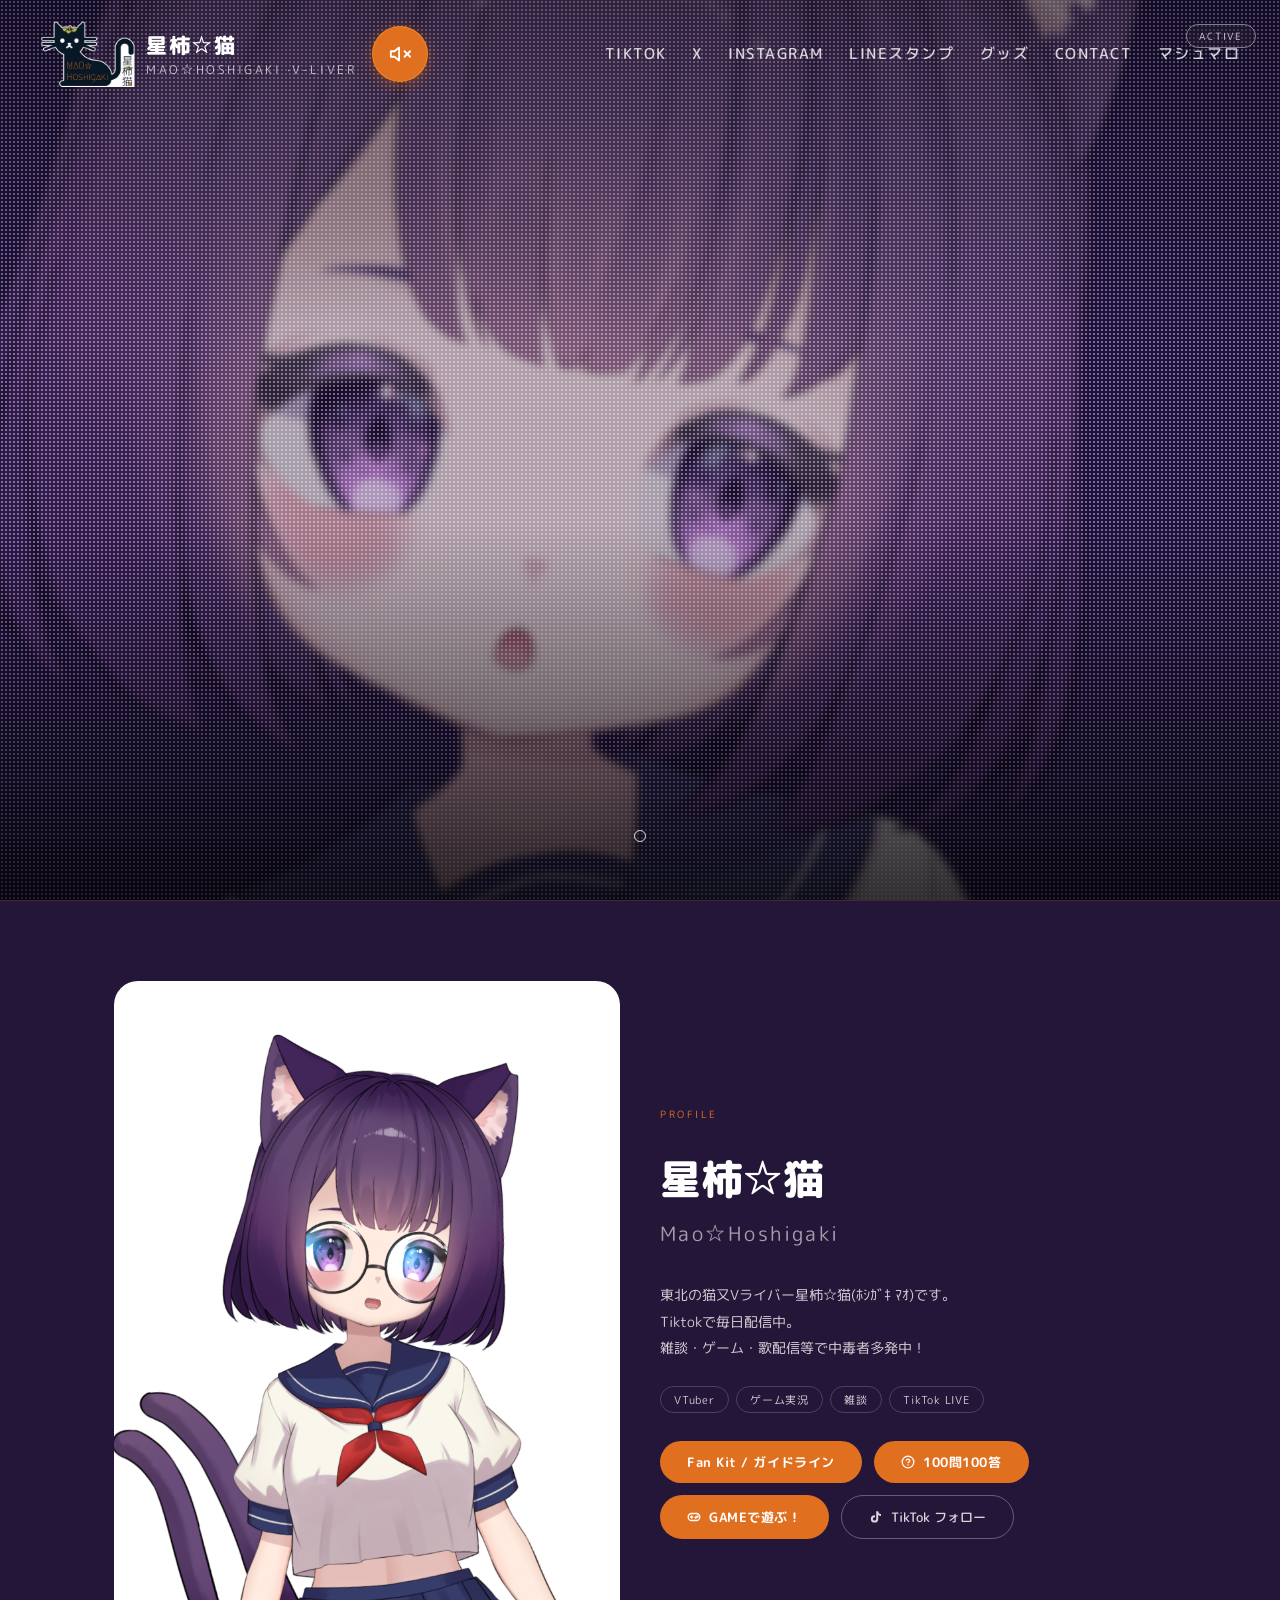
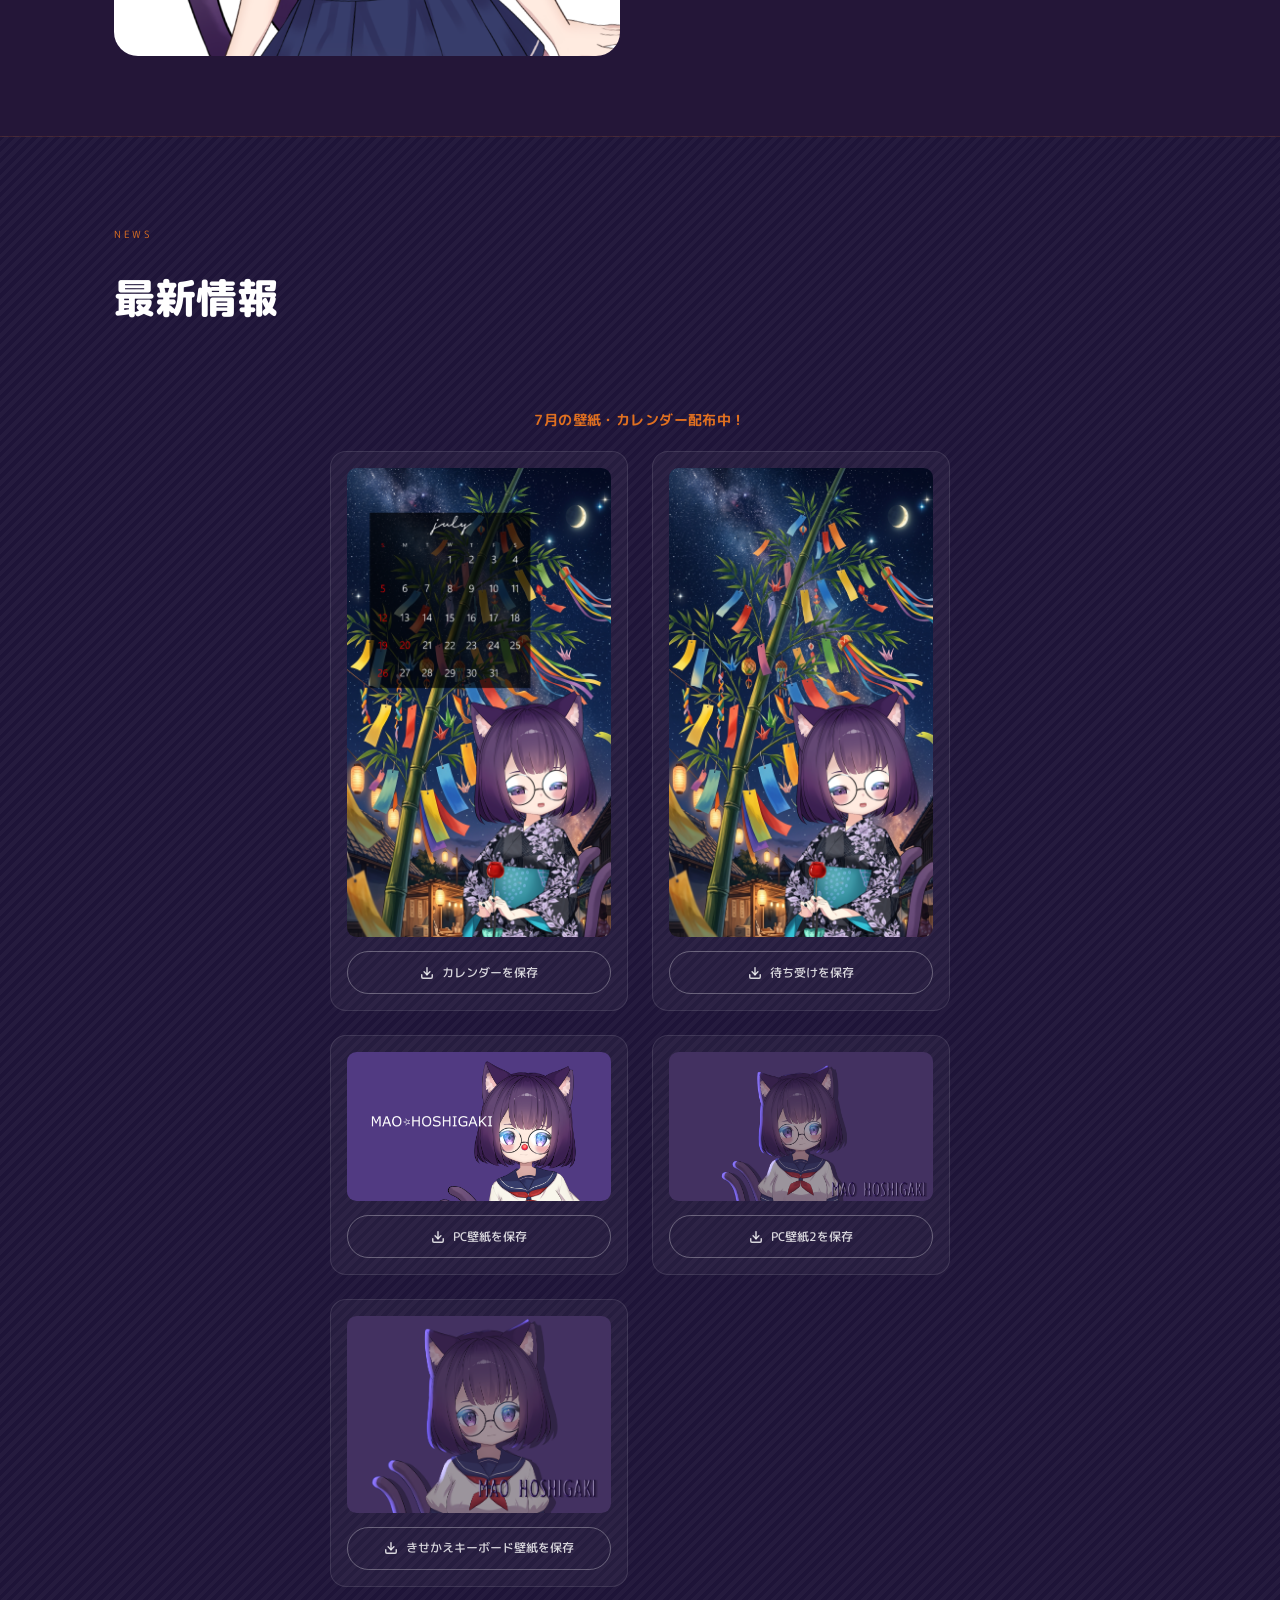
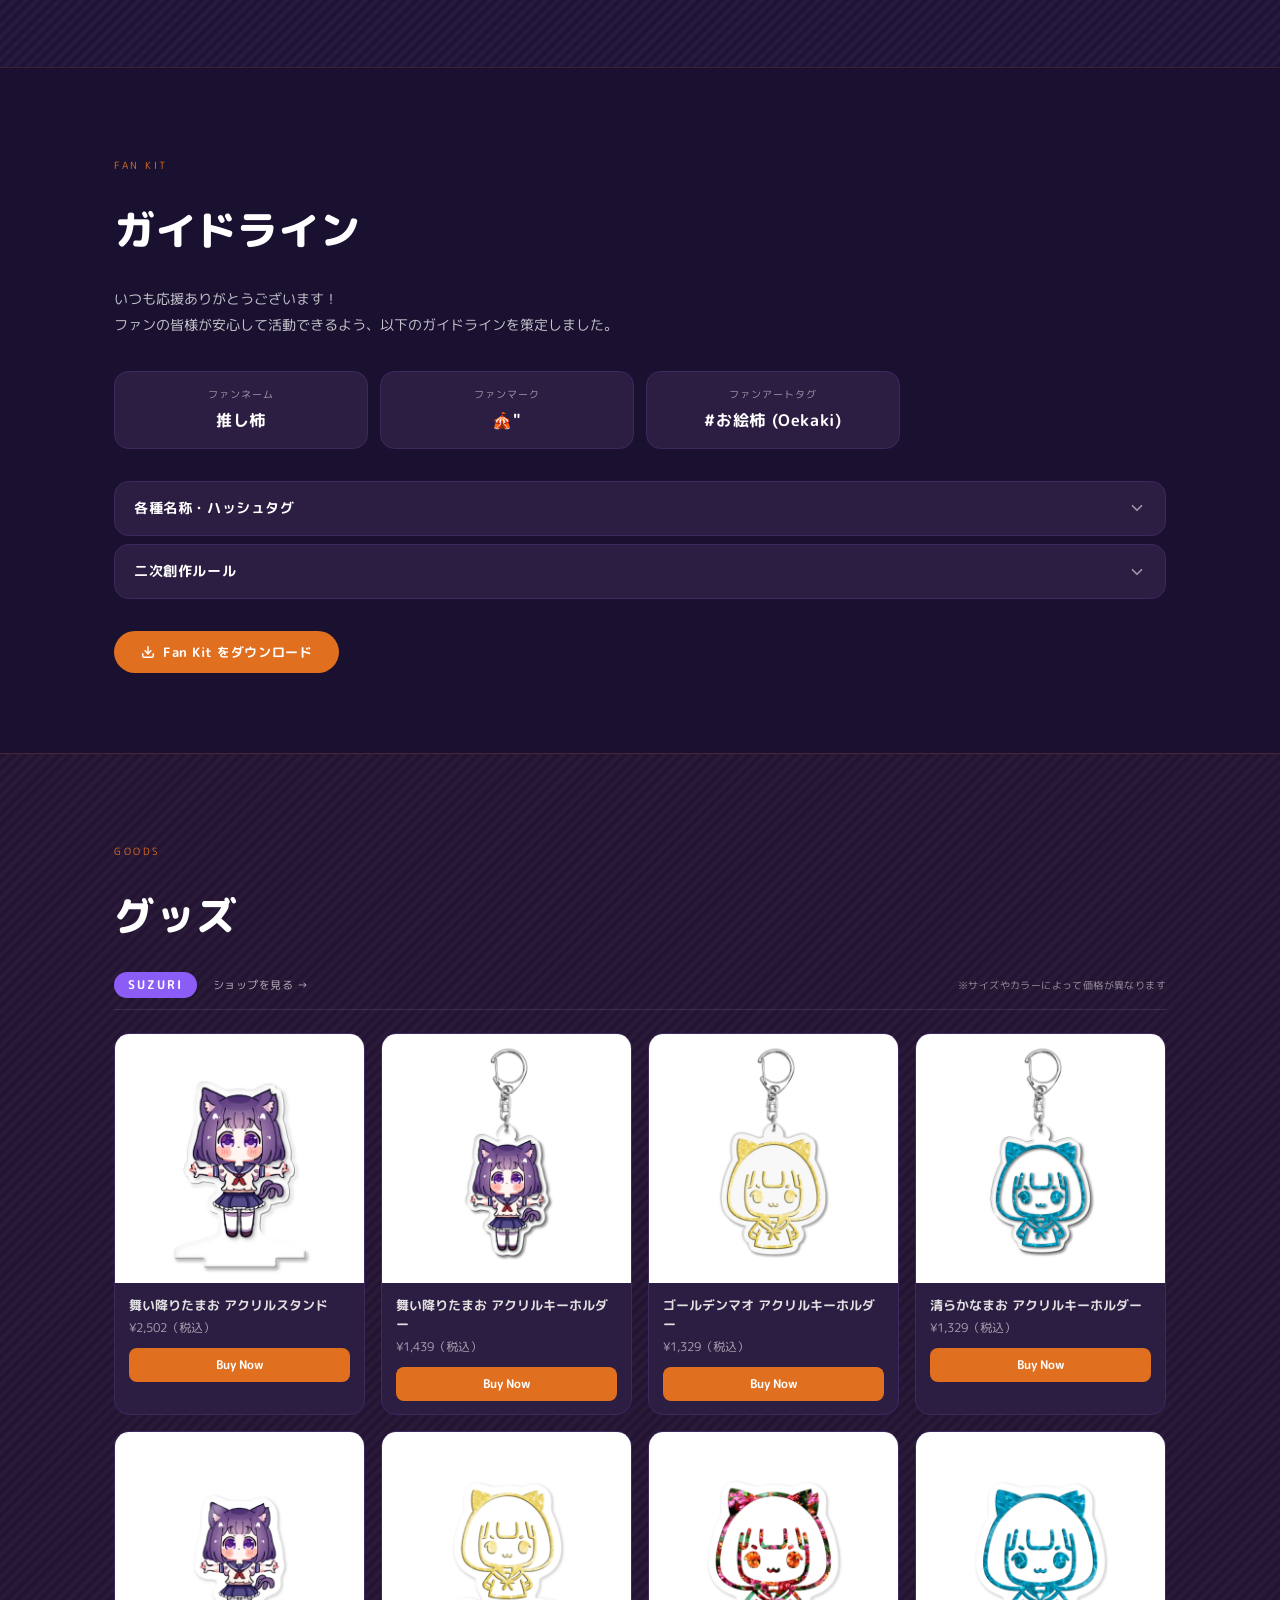
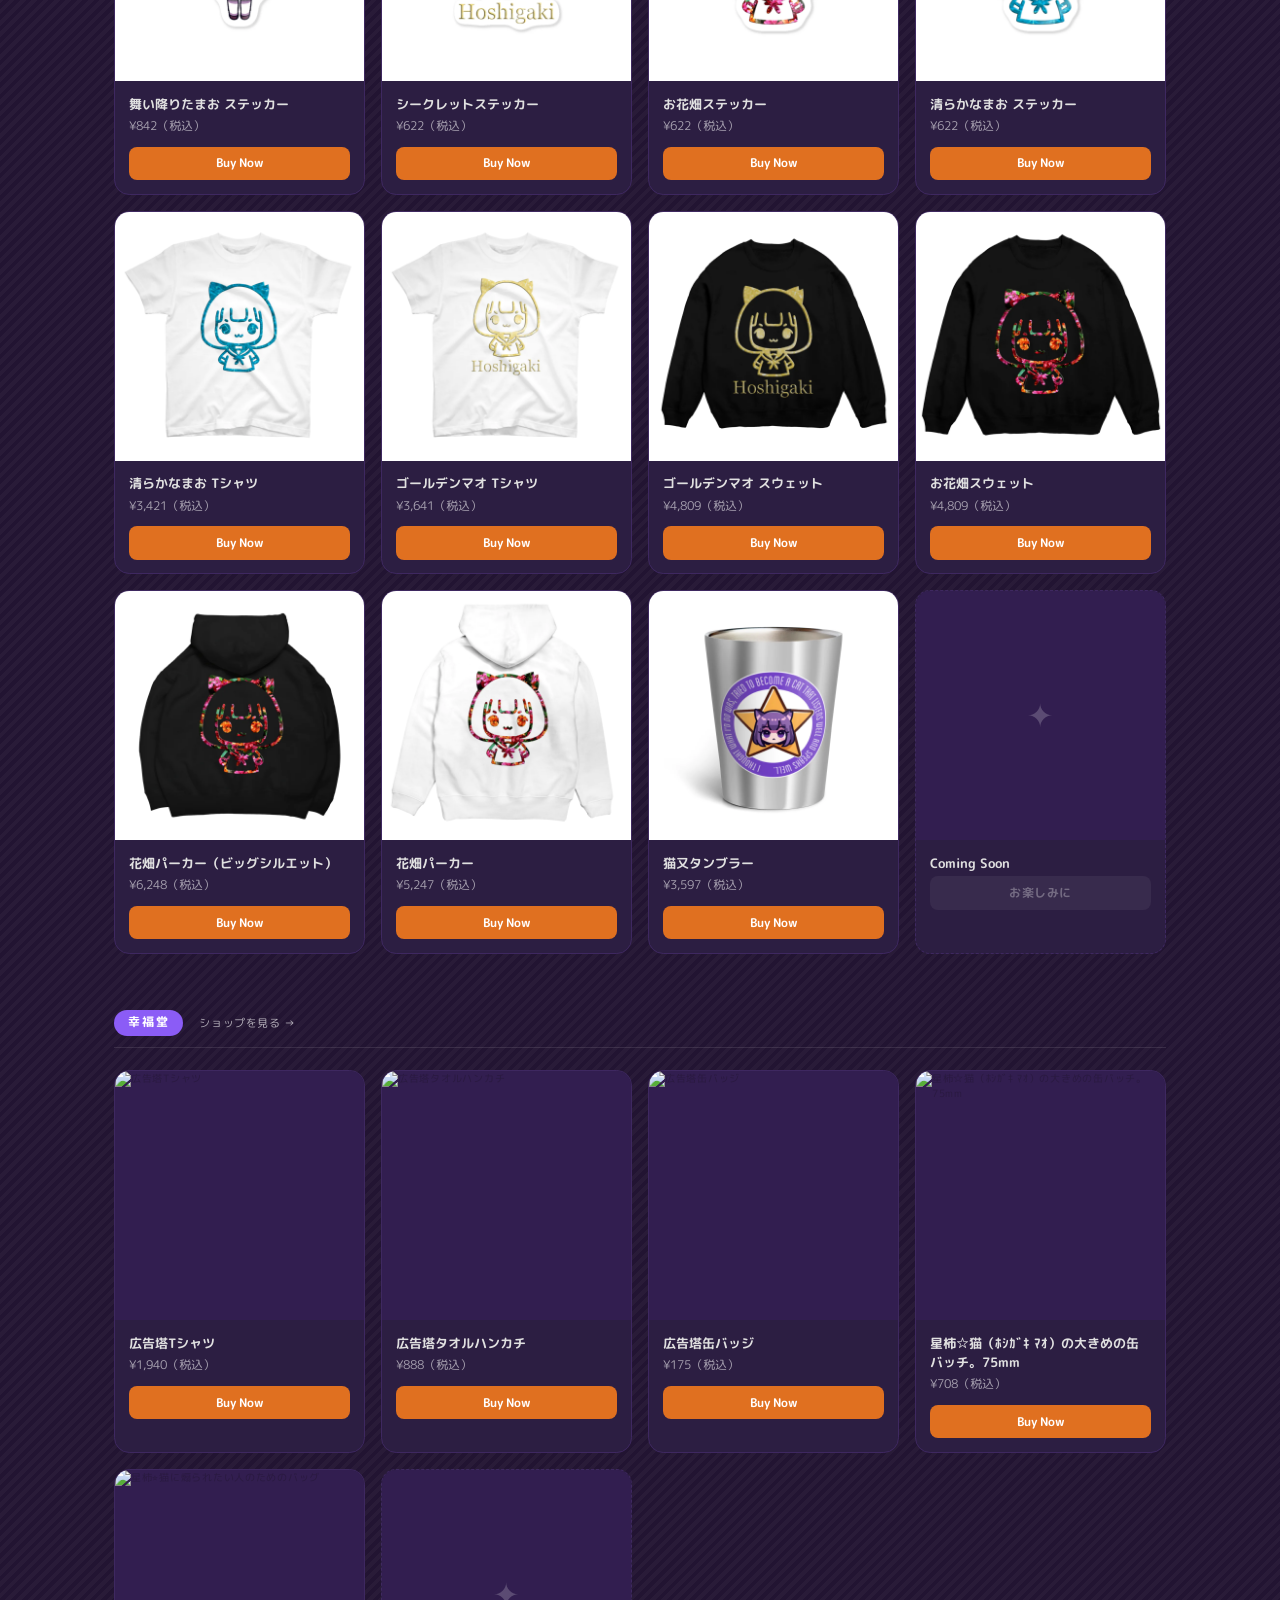
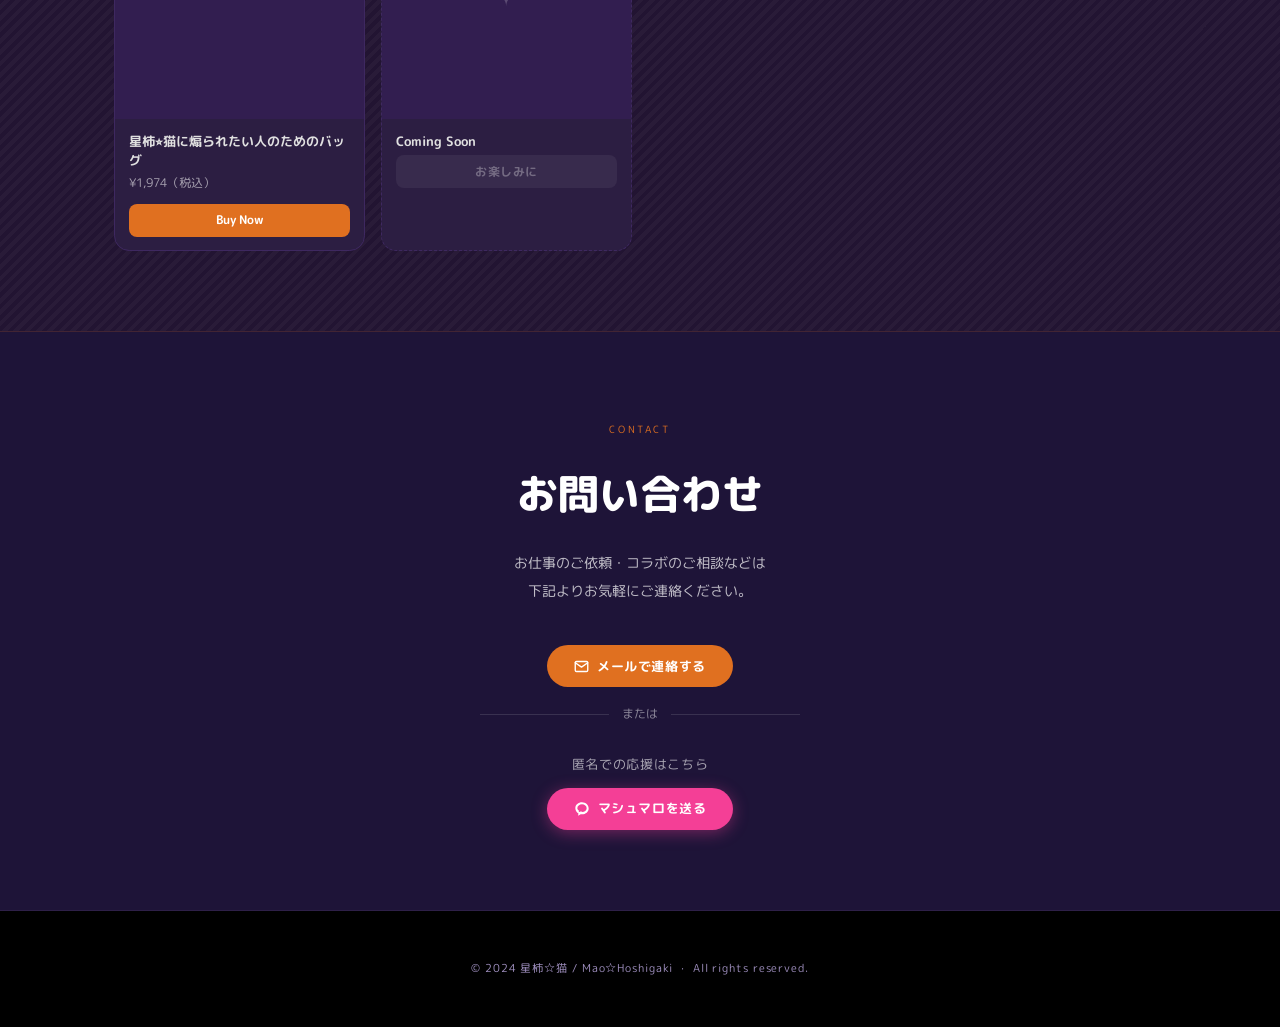
==== index.html @ 1ad79cce "feat: PC壁紙2とShimeji用きせかえキーボード壁紙を追加" ====
<!DOCTYPE html>
<html lang="ja">

<head>
  <!-- Google tag (gtag.js) -->
  <script async src="https://www.googletagmanager.com/gtag/js?id=G-H5QDX3H33X"></script>
  <script>
    window.dataLayer = window.dataLayer || [];
    function gtag() { dataLayer.push(arguments); }
    gtag('js', new Date());

    gtag('config', 'G-H5QDX3H33X');
  </script>
  <meta charset="UTF-8" />
  <meta name="viewport" content="width=device-width, initial-scale=1.0" />
  <title>星柿☆猫(星柿猫) – Mao☆Hoshigaki · V-Liver</title>
  <meta name="description" content="東北の猫又Vライバー・星柿☆猫(星柿猫 / Mao Hoshigaki)の公式サイト。TikTokで毎日配信中。グッズ・ファンキット・お問い合わせはこちら。" />
  <meta name="keywords" content="星柿☆猫, 星柿猫, ほしがきまお, ほしがきねこ, Mao Hoshigaki, mao, 特設サイト, 公式, Vライバー, バーチャルライバー, TikTok, 東北, 猫又, グッズ, ファンキット" />
  <meta name="google-site-verification" content="4c56b79805cde916" />
  <meta property="og:type" content="website" />
  <meta property="og:title" content="星柿☆猫(星柿猫) – Mao☆Hoshigaki · V-Liver" />
  <meta property="og:description" content="東北の猫又Vライバー・星柿☆猫の公式サイト。TikTokで毎日配信中。" />
  <meta property="og:url" content="https://mao-hoshigaki.github.io/" />
  <meta property="og:image" content="https://mao-hoshigaki.github.io/images/Mao_top.png" />
  <meta name="twitter:card" content="summary_large_image" />
  <meta name="twitter:title" content="星柿☆猫 – Mao☆Hoshigaki · V-Liver" />
  <meta name="twitter:description" content="東北の猫又Vライバー・星柿☆猫の公式サイト。TikTokで毎日配信中。" />
  <meta name="twitter:image" content="https://mao-hoshigaki.github.io/images/Mao_top.png" />
  <link rel="canonical" href="https://mao-hoshigaki.github.io/" />
  <link rel="sitemap" type="application/xml" href="/sitemap.xml" />
  <link rel="icon" href="images/icon.png" />
  <link
    href="https://fonts.googleapis.com/css2?family=Pacifico&family=M+PLUS+Rounded+1c:wght@400;500;700;800&display=swap"
    rel="stylesheet">
  <link rel="stylesheet" href="style.css" />
</head>

<body>

  <!-- ══════════════════════════════════════
  HEADER  (absolute, overlays hero)
══════════════════════════════════════ -->
  <header id="site-header">
    <a href="#hero" class="logo-link">
      <img src="images/icon.png" alt="星柿☆猫" class="logo-icon" />
      <div>
        <div class="logo-main">星柿☆猫</div>
        <div class="logo-sub"><span>Mao☆Hoshigaki</span><span>V-Liver</span></div>
      </div>
    </a>

    <!-- PC nav (768px+) -->
    <nav class="pc-nav">
      <a href="https://www.tiktok.com/@mao_hoshigaki" target="_blank" rel="noopener noreferrer">TikTok</a>
      <a href="https://x.com/mao_hoshigaki" target="_blank" rel="noopener noreferrer">X</a>
      <a href="https://www.instagram.com/mao_hoshigaki?igsh=MWVhaGFzaGR5ZWsyZg%3D%3D&utm_source=qr" target="_blank" rel="noopener noreferrer">Instagram</a>
      <a href="https://store.line.me/stickershop/product/33512155/ja" target="_blank"
        rel="noopener noreferrer">LINEスタンプ</a>
      <a href="#goods">グッズ</a>
      <a href="#contact">Contact</a>
      <a href="https://marshmallow-qa.com/tw6jzup37mnl3h5?t=SCmUFL&utm_medium=url_text&utm_source=promotion"
        target="_blank" rel="noopener noreferrer">マシュマロ</a>
    </nav>

    <!-- mobile only -->
    <a href="#contact" class="header-contact-sp">
      Contact
    </a>
  </header>


  <!-- ══════════════════════════════════════
  HERO  —  FULL-SCREEN CAROUSEL
══════════════════════════════════════ -->
  <section id="hero" aria-label="Hero">

    <div class="slides-track" id="slides-track">

      <!-- SLIDE 1 · Active (video bg) -->
      <div class="slide" id="slide-video">
        <img class="slide-bg-blur" src="images/Mao_top.png" alt="" aria-hidden="true" />
        <video id="hero-video" autoplay muted loop playsinline preload="metadata">
          <source src="videos/movie.mp4" type="video/mp4" />
        </video>
        <div id="hero-name-overlay">
          <h1 class="hero-name-main">Mao☆Hoshigaki</h1>
        </div>
        <span class="slide-tag">Active</span>
      </div>

      <!-- SLIDE 2 · Visual (character image) -->
      <div class="slide" id="slide-visual">
        <img class="slide-bg-blur" src="images/Mao_top.png" alt="" aria-hidden="true" />
        <img src="images/Mao_top.png" alt="星柿☆猫 – Character Visual" loading="eager"
          onerror="this.style.opacity='.15'" />
        <span class="slide-tag">Visual</span>
      </div>

    </div>

    <!-- Arrow buttons (desktop) -->
    <button class="swipe-hint swipe-hint-l" id="arrow-prev" aria-label="前のスライド">
      <svg width="28" height="28" viewBox="0 0 24 24" fill="none" stroke="currentColor" stroke-width="2.2"
        stroke-linecap="round" stroke-linejoin="round">
        <polyline points="15 18 9 12 15 6" />
      </svg>
    </button>
    <button class="swipe-hint swipe-hint-r" id="arrow-next" aria-label="次のスライド">
      <svg width="28" height="28" viewBox="0 0 24 24" fill="none" stroke="currentColor" stroke-width="2.2"
        stroke-linecap="round" stroke-linejoin="round">
        <polyline points="9 18 15 12 9 6" />
      </svg>
    </button>

    <!-- Dot indicators -->
    <div class="carousel-dots">
      <button class="carousel-dot active" data-idx="0" aria-label="Slide 1"></button>
      <button class="carousel-dot" data-idx="1" aria-label="Slide 2"></button>
    </div>

    <!-- Swipe pulse hint -->
    <div id="swipe-pulse"></div>

  </section>




  <!-- ══════════════════════════════════════
  CIRCLE NAV  (fixed right)
══════════════════════════════════════ -->
  <nav id="circle-nav" aria-label="クイックリンク">

    <!-- TikTok — large red -->
    <a href="https://www.tiktok.com/@mao_hoshigaki" class="nc nc-lg" data-tip="TikTok" aria-label="TikTok"
      target="_blank" rel="noopener noreferrer">
      <svg width="19" height="19" viewBox="0 0 24 24" fill="currentColor">
        <path d="M19.59 6.69a4.83 4.83 0 0 1-3.77-4.25V2h-3.45v13.67a2.89 2.89 0 0
               1-2.88 2.5 2.89 2.89 0 0 1-2.89-2.89 2.89 2.89 0 0 1 2.89-2.89c.28
               0 .54.04.79.1V9.01a6.33 6.33 0 0 0-.79-.05 6.34 6.34 0 0 0-6.34
               6.34 6.34 6.34 0 0 0 6.34 6.34 6.34 6.34 0 0 0 6.33-6.34V8.69a8.18
               8.18 0 0 0 4.78 1.52V6.76a4.85 4.85 0 0 1-1.01-.07z" />
      </svg>
    </a>

    <!-- LINE スタンプ -->
    <a href="https://store.line.me/stickershop/product/33512155/ja" class="nc nc-sm nc-line" data-tip="LINEスタンプ"
      aria-label="LINEスタンプ" target="_blank" rel="noopener noreferrer">
      <svg width="16" height="16" viewBox="0 0 24 24" fill="currentColor">
        <path d="M12 2C6.48 2 2 6.03 2 11c0 3.13 1.68 5.9 4.28 7.61-.18.67-.66
               2.44-.75 2.82-.12.49.18.48.38.35.16-.1 2.56-1.69 3.6-2.38.48.07
               .97.1 1.49.1 5.52 0 10-4.03 10-9C22 6.03 17.52 2 12 2zm-3
               12.5H7.5V9H9v5.5zm2.75 0h-1.5V9h1.5v5.5zm4.25 0h-1.5l-2-3.3v3.3
               H11V9h1.5l2 3.29V9H16.5v5.5z" />
      </svg>
    </a>

    <!-- X / Twitter -->
    <a href="https://x.com/mao_hoshigaki" class="nc nc-sm" data-tip="X (Twitter)" aria-label="X (Twitter)"
      target="_blank" rel="noopener noreferrer">
      <svg width="15" height="15" viewBox="0 0 24 24" fill="currentColor">
        <path d="M18.244 2.25h3.308l-7.227 8.26 8.502 11.24H16.17l-4.714-6.231-5.401
               6.231H2.742l7.727-8.835L1.254 2.25H8.08l4.262 5.636 5.902-5.636zm-1.161
               17.52h1.833L7.084 4.126H5.117L17.083 19.77z" />
      </svg>
    </a>

    <!-- Instagram -->
    <a href="https://www.instagram.com/mao_hoshigaki?igsh=MWVhaGFzaGR5ZWsyZg%3D%3D&utm_source=qr" class="nc nc-sm" data-tip="Instagram" aria-label="Instagram"
      target="_blank" rel="noopener noreferrer">
      <svg width="15" height="15" viewBox="0 0 24 24" fill="currentColor">
        <path d="M12 2.163c3.204 0 3.584.012 4.85.07 3.252.148 4.771 1.691 4.919 4.919.058 1.265.069 1.645.069 4.849 0 3.205-.012 3.584-.069 4.849-.149 3.225-1.664 4.771-4.919 4.919-1.266.058-1.644.07-4.85.07-3.204 0-3.584-.012-4.849-.07-3.26-.149-4.771-1.699-4.919-4.92-.058-1.265-.07-1.644-.07-4.849 0-3.204.013-3.583.07-4.849.149-3.227 1.664-4.771 4.919-4.919 1.266-.057 1.645-.069 4.849-.069zm0-2.163c-3.259 0-3.667.014-4.947.072-4.358.2-6.78 2.618-6.98 6.98-.059 1.281-.073 1.689-.073 4.948 0 3.259.014 3.668.072 4.948.2 4.358 2.618 6.78 6.98 6.98 1.281.058 1.689.072 4.948.072 3.259 0 3.668-.014 4.948-.072 4.354-.2 6.782-2.618 6.979-6.98.059-1.28.073-1.689.073-4.948 0-3.259-.014-3.667-.072-4.947-.196-4.354-2.617-6.78-6.979-6.98-1.281-.059-1.69-.073-4.949-.073zm0 5.838c-3.403 0-6.162 2.759-6.162 6.162s2.759 6.163 6.162 6.163 6.162-2.759 6.162-6.163c0-3.403-2.759-6.162-6.162-6.162zm0 10.162c-2.209 0-4-1.79-4-4 0-2.209 1.791-4 4-4s4 1.791 4 4c0 2.21-1.791 4-4 4zm6.406-11.845c-.796 0-1.441.645-1.441 1.44s.645 1.44 1.441 1.44c.795 0 1.439-.645 1.439-1.44s-.644-1.44-1.439-1.44z"/>
      </svg>
    </a>

    <!-- グッズ -->
    <a href="#goods" class="nc nc-sm" data-tip="グッズ" aria-label="グッズ">
      <svg width="15" height="15" viewBox="0 0 24 24" fill="none" stroke="currentColor" stroke-width="2.3"
        stroke-linecap="round" stroke-linejoin="round">
        <circle cx="9" cy="21" r="1" />
        <circle cx="20" cy="21" r="1" />
        <path d="M1 1h4l2.68 13.39a2 2 0 0 0 2 1.61h9.72a2 2 0 0 0 2-1.61L23 6H6" />
      </svg>
    </a>

    <!-- Contact -->
    <a href="#contact" class="nc nc-sm" data-tip="Contact" aria-label="Contact">
      <svg width="15" height="15" viewBox="0 0 24 24" fill="none" stroke="currentColor" stroke-width="2.3"
        stroke-linecap="round" stroke-linejoin="round">
        <path d="M21 15a2 2 0 0 1-2 2H7l-4 4V5a2 2 0 0 1 2-2h14a2 2 0 0 1 2 2z" />
      </svg>
    </a>

    <!-- マシュマロ -->
    <a href="https://marshmallow-qa.com/tw6jzup37mnl3h5?t=SCmUFL&utm_medium=url_text&utm_source=promotion"
      class="nc nc-sm nc-marshmallow" data-tip="マシュマロ" aria-label="マシュマロ" target="_blank" rel="noopener noreferrer">
      <svg width="15" height="15" viewBox="0 0 24 24" fill="currentColor">
        <path
          d="M12 2C6.48 2 2 5.92 2 10.8c0 3.27 1.88 6.14 4.72 7.8L6 22l4.07-2.08C10.69 20 11.34 20 12 20c5.52 0 10-3.92 10-8.8S17.52 2 12 2zm0 14c-.74 0-1.46-.08-2.15-.22L7 17l.57-2.48C5.98 13.42 5 12.18 5 10.8 5 7.58 8.13 5 12 5s7 2.58 7 5.8-3.13 5.8-7 5.8z" />
      </svg>
    </a>

    <!-- 音声ボタン (モバイル: circle-nav内; PC: JSでheaderに移動) -->
    <button id="mute-btn" aria-label="Toggle audio">
      <svg id="ico-muted" width="22" height="22" viewBox="0 0 24 24" fill="none" stroke="currentColor" stroke-width="2"
        stroke-linecap="round" stroke-linejoin="round">
        <polygon points="11 5 6 9 2 9 2 15 6 15 11 19 11 5" />
        <line x1="23" y1="9" x2="17" y2="15" />
        <line x1="17" y1="9" x2="23" y2="15" />
      </svg>
      <svg id="ico-unmuted" width="22" height="22" viewBox="0 0 24 24" fill="none" stroke="currentColor"
        stroke-width="2" stroke-linecap="round" stroke-linejoin="round" style="display:none">
        <polygon points="11 5 6 9 2 9 2 15 6 15 11 19 11 5" />
        <path d="M19.07 4.93a10 10 0 0 1 0 14.14" />
        <path d="M15.54 8.46a5 5 0 0 1 0 7.07" />
      </svg>
    </button>

  </nav>


  <!-- ══════════════════════════════════════
  PROFILE
══════════════════════════════════════ -->
  <section id="profile">
    <div class="section">
      <div class="profile-grid">

        <!-- Character art -->
        <div class="profile-art">
          <!-- Replace src — onerror shows placeholder if image missing -->
          <img src="images/Mao.png" alt="星柿☆猫 プロフィールイラスト"
            onerror="this.style.display='none'; document.getElementById('art-ph').style.display='flex';" />
          <div id="art-ph" class="profile-art-ph" style="display:none;">[ Character Art ]</div>
        </div>

        <!-- Bio -->
        <div>
          <p class="sec-label">Profile</p>
          <h2 class="sec-title">
            星柿☆猫<br />
            <span style="font-size:.5em; font-weight:400; letter-spacing:.12em; color:rgba(255,255,255,.58);">
              Mao☆Hoshigaki
            </span>
          </h2>

          <p style="font-size:.88rem; line-height:1.9; color:rgba(255,255,255,.78); margin-bottom:1.5rem;">
            東北の猫又Vライバー星柿☆猫(ﾎｼｶﾞｷ ﾏｵ)です。<br />
            Tiktokで毎日配信中。<br />
            雑談・ゲーム・歌配信等で中毒者多発中！
          </p>

          <div class="tag-list">
            <span class="tag">VTuber</span>
            <span class="tag">ゲーム実況</span>
            <span class="tag">雑談</span>
            <span class="tag">TikTok LIVE</span>
          </div>

          <div style="display:flex; gap:.75rem; flex-wrap:wrap; margin-top:1.75rem;">
            <a href="#fankit" class="btn-p">
              Fan Kit / ガイドライン
            </a>
            <a href="qa.html" class="btn-p btn-qa">
              <svg width="14" height="14" viewBox="0 0 24 24" fill="none" stroke="currentColor" stroke-width="2.2"
                stroke-linecap="round" stroke-linejoin="round">
                <circle cx="12" cy="12" r="10" />
                <path d="M9.09 9a3 3 0 0 1 5.83 1c0 2-3 3-3 3" />
                <line x1="12" y1="17" x2="12.01" y2="17" />
              </svg>
              100問100答
            </a>
            <a href="maoris/index.html" class="btn-p btn-qa">
              <svg width="14" height="14" viewBox="0 0 24 24" fill="none" stroke="currentColor" stroke-width="2.2"
                stroke-linecap="round" stroke-linejoin="round">
                <rect x="2" y="6" width="20" height="12" rx="6" />
                <line x1="6" y1="12" x2="10" y2="12" />
                <line x1="8" y1="10" x2="8" y2="14" />
                <circle cx="15" cy="13" r="1" />
                <circle cx="18" cy="11" r="1" />
              </svg>
              GAMEで遊ぶ！
            </a>
            <a href="https://www.tiktok.com/@mao_hoshigaki" class="btn-o" target="_blank" rel="noopener noreferrer">
              <svg width="14" height="14" viewBox="0 0 24 24" fill="currentColor">
                <path d="M19.59 6.69a4.83 4.83 0 0 1-3.77-4.25V2h-3.45v13.67a2.89 2.89 0
                       0 1-2.88 2.5 2.89 2.89 0 0 1-2.89-2.89 2.89 2.89 0 0 1
                       2.89-2.89c.28 0 .54.04.79.1V9.01a6.33 6.33 0 0 0-.79-.05
                       6.34 6.34 0 0 0-6.34 6.34 6.34 6.34 0 0 0 6.34 6.34 6.34
                       6.34 0 0 0 6.33-6.34V8.69a8.18 8.18 0 0 0 4.78 1.52V6.76
                       a4.85 4.85 0 0 1-1.01-.07z" />
              </svg>
              TikTok フォロー
            </a>
          </div>
        </div>

      </div>
    </div>
  </section>


  <!-- ══════════════════════════════════════
  NEWS  —  X 個別ポスト埋め込み
══════════════════════════════════════ -->
  <section id="news">
    <div class="section">
      <p class="sec-label">News</p>
      <h2 class="sec-title">最新情報</h2>
      <div id="tweet-wrap">
        <blockquote class="twitter-tweet" data-theme="dark" data-align="center" data-dnt="true">
          <a href="https://x.com/mao_hoshigaki/status/2066814700424458457?s=46"></a>
        </blockquote>
      </div>

      <!-- 7月プレゼント配布 -->
      <div class="news-gift">
        <p class="news-gift-title">7月の壁紙・カレンダー配布中！</p>
        <div class="news-gift-grid">
          <div class="news-gift-card">
            <img src="images/七月カレンダー.png" alt="7月カレンダー" loading="lazy" />
            <a class="btn-o news-gift-dl" href="images/七月カレンダー.png" download>
              <svg width="14" height="14" viewBox="0 0 24 24" fill="none" stroke="currentColor" stroke-width="2.5"
                stroke-linecap="round" stroke-linejoin="round">
                <path d="M21 15v4a2 2 0 0 1-2 2H5a2 2 0 0 1-2-2v-4" />
                <polyline points="7 10 12 15 17 10" />
                <line x1="12" y1="15" x2="12" y2="3" />
              </svg>
              カレンダーを保存
            </a>
          </div>
          <div class="news-gift-card">
            <img src="images/七月待ち受け.png" alt="7月待ち受け" loading="lazy" />
            <a class="btn-o news-gift-dl" href="images/七月待ち受け.png" download>
              <svg width="14" height="14" viewBox="0 0 24 24" fill="none" stroke="currentColor" stroke-width="2.5"
                stroke-linecap="round" stroke-linejoin="round">
                <path d="M21 15v4a2 2 0 0 1-2 2H5a2 2 0 0 1-2-2v-4" />
                <polyline points="7 10 12 15 17 10" />
                <line x1="12" y1="15" x2="12" y2="3" />
              </svg>
              待ち受けを保存
            </a>
          </div>
          <div class="news-gift-card">
            <img src="images/MAO壁紙.png" alt="7月PC壁紙" loading="lazy" />
            <a class="btn-o news-gift-dl" href="images/MAO壁紙.png" download>
              <svg width="14" height="14" viewBox="0 0 24 24" fill="none" stroke="currentColor" stroke-width="2.5"
                stroke-linecap="round" stroke-linejoin="round">
                <path d="M21 15v4a2 2 0 0 1-2 2H5a2 2 0 0 1-2-2v-4" />
                <polyline points="7 10 12 15 17 10" />
                <line x1="12" y1="15" x2="12" y2="3" />
              </svg>
              PC壁紙を保存
            </a>
          </div>
          <div class="news-gift-card">
            <img src="images/MAO壁紙2.png" alt="7月PC壁紙2" loading="lazy" />
            <a class="btn-o news-gift-dl" href="images/MAO壁紙2.png" download>
              <svg width="14" height="14" viewBox="0 0 24 24" fill="none" stroke="currentColor" stroke-width="2.5"
                stroke-linecap="round" stroke-linejoin="round">
                <path d="M21 15v4a2 2 0 0 1-2 2H5a2 2 0 0 1-2-2v-4" />
                <polyline points="7 10 12 15 17 10" />
                <line x1="12" y1="15" x2="12" y2="3" />
              </svg>
              PC壁紙2を保存
            </a>
          </div>
          <div class="news-gift-card">
            <img src="images/Shimeji.png" alt="きせかえキーボード壁紙" loading="lazy" />
            <a class="btn-o news-gift-dl" href="images/Shimeji.png" download>
              <svg width="14" height="14" viewBox="0 0 24 24" fill="none" stroke="currentColor" stroke-width="2.5"
                stroke-linecap="round" stroke-linejoin="round">
                <path d="M21 15v4a2 2 0 0 1-2 2H5a2 2 0 0 1-2-2v-4" />
                <polyline points="7 10 12 15 17 10" />
                <line x1="12" y1="15" x2="12" y2="3" />
              </svg>
              きせかえキーボード壁紙を保存
            </a>
          </div>
        </div>
      </div>
    </div>
  </section>


  <!-- ══════════════════════════════════════
  FAN KIT & GUIDELINES
══════════════════════════════════════ -->
  <section id="fankit">
    <div class="section">
      <p class="sec-label">Fan Kit</p>
      <h2 class="sec-title">ガイドライン</h2>

      <p class="fankit-intro">
        いつも応援ありがとうございます！<br />
        ファンの皆様が安心して活動できるよう、以下のガイドラインを策定しました。
      </p>

      <!-- ファン情報カード -->
      <div class="fankit-tags">
        <div class="fankit-tag-card">
          <span class="fankit-tag-label">ファンネーム</span>
          <span class="fankit-tag-value">推し柿</span>
        </div>
        <div class="fankit-tag-card">
          <span class="fankit-tag-label">ファンマーク</span>
          <span class="fankit-tag-value">🎪"</span>
        </div>
        <div class="fankit-tag-card">
          <span class="fankit-tag-label">ファンアートタグ</span>
          <span class="fankit-tag-value">#お絵柿 (Oekaki)</span>
        </div>
      </div>

      <!-- アコーディオン -->
      <div class="accordion">

        <div class="accordion-item">
          <button class="accordion-trigger" aria-expanded="false">
            <span>各種名称・ハッシュタグ</span>
            <svg class="accordion-chevron" width="18" height="18" viewBox="0 0 24 24" fill="none" stroke="currentColor"
              stroke-width="2.2" stroke-linecap="round" stroke-linejoin="round">
              <polyline points="6 9 12 15 18 9" />
            </svg>
          </button>
          <div class="accordion-body">
            <div class="accordion-body-inner">
              <ul class="guideline-list">
                <li><strong>ファンネーム：</strong>推し柿</li>
                <li><strong>ファンマーク：</strong>🎪"</li>
                <li><strong>ファンアートタグ：</strong>#お絵柿 (Oekaki)</li>
              </ul>
              <p class="guideline-note">※タグを付けて投稿された作品は、配信やSNSで紹介させていただく場合があります。</p>
            </div>
          </div>
        </div>

        <div class="accordion-item">
          <button class="accordion-trigger" aria-expanded="false">
            <span>二次創作ルール</span>
            <svg class="accordion-chevron" width="18" height="18" viewBox="0 0 24 24" fill="none" stroke="currentColor"
              stroke-width="2.2" stroke-linecap="round" stroke-linejoin="round">
              <polyline points="6 9 12 15 18 9" />
            </svg>
          </button>
          <div class="accordion-body">
            <div class="accordion-body-inner">
              <ul class="guideline-list">
                <li><strong>活動範囲：</strong>非営利目的であれば、イラスト・動画・コスプレ等の制作・公開は自由です。</li>
                <li><strong>切り抜き動画：</strong>概要欄に必ず「元動画のURL」を記載してください。</li>
              </ul>
              <p class="guideline-section-title">禁止事項</p>
              <ul class="guideline-list guideline-list-danger">
                <li>公式を騙る行為、他者を誹謗中傷する内容への利用。</li>
                <li>素材（立ち絵等）をそのまま再配布・販売する行為。</li>
              </ul>
              <div class="guideline-ai-block">
                <p class="guideline-ai-title">
                  <svg width="14" height="14" viewBox="0 0 24 24" fill="none" stroke="currentColor" stroke-width="2.2"
                    stroke-linecap="round" stroke-linejoin="round">
                    <path
                      d="M10.29 3.86L1.82 18a2 2 0 0 0 1.71 3h16.94a2 2 0 0 0 1.71-3L13.71 3.86a2 2 0 0 0-3.42 0z" />
                    <line x1="12" y1="9" x2="12" y2="13" />
                    <line x1="12" y1="17" x2="12.01" y2="17" />
                  </svg>
                  AI学習・利用の全面禁止
                </p>
                <p class="guideline-ai-body">
                  当VTuberに関連する一切のコンテンツ（公式イラスト・動画・ファンアートを含む）を、画像生成・その他あらゆるAIの学習データとして使用すること、および当該コンテンツを模倣・再現するためにAIを利用することを<strong>固く禁止</strong>します。
                </p>
                <p class="guideline-ai-intent">
                  これはクリエイター本人およびファンの皆様の創作活動の独自性・権利を守るための措置です。本ガイドラインはAI技術の動向に応じて随時更新される場合があります。
                </p>
              </div>
              <p class="guideline-section-title">R-18 / R-18G 表現</p>
              <p class="guideline-note">投稿の際は必ずゾーニング（ハッシュタグを分ける、外部サイトの利用等）を徹底してください。</p>
            </div>
          </div>
        </div>

      </div>

      <!-- ダウンロードボタン -->
      <a href="fankit.html" target="_blank" rel="noopener noreferrer" class="btn-p">
        <svg width="14" height="14" viewBox="0 0 24 24" fill="none" stroke="currentColor" stroke-width="2.5"
          stroke-linecap="round" stroke-linejoin="round">
          <path d="M21 15v4a2 2 0 0 1-2 2H5a2 2 0 0 1-2-2v-4" />
          <polyline points="7 10 12 15 17 10" />
          <line x1="12" y1="15" x2="12" y2="3" />
        </svg>
        Fan Kit をダウンロード
      </a>

    </div>
  </section>




  <!-- ══════════════════════════════════════
  GOODS CATALOG
══════════════════════════════════════ -->
  <section id="goods">
    <div class="section">
      <p class="sec-label">Goods</p>
      <h2 class="sec-title">グッズ</h2>

      <!-- SUZURI -->
      <div class="shop-block">
        <div class="shop-heading">
          <span class="shop-label shop-label-suzuri">SUZURI</span>
          <a href="https://suzuri.jp/Mao_Hoshigaki" class="shop-link" target="_blank" rel="noopener noreferrer">ショップを見る
            →</a>
          <span class="shop-note">※サイズやカラーによって価格が異なります</span>
        </div>
        <div class="goods-grid" id="goods-suzuri"></div>
      </div>

      <!-- 幸福堂 -->
      <div class="shop-block">
        <div class="shop-heading">
          <span class="shop-label shop-label-koufukudo">幸福堂</span>
          <a href="https://fukutaro86.thebase.in" class="shop-link" target="_blank" rel="noopener noreferrer">ショップを見る
            →</a>
        </div>
        <div class="goods-grid" id="goods-koufukudo"></div>
      </div>

    </div>
  </section>


  <!-- ══════════════════════════════════════
  CONTACT
══════════════════════════════════════ -->
  <section id="contact">
    <div class="section" style="max-width:640px; text-align:center;">
      <p class="sec-label">Contact</p>
      <h2 class="sec-title">お問い合わせ</h2>
      <p style="font-size:.88rem; color:rgba(255,255,255,.72); line-height:1.95; margin-bottom:2.5rem;">
        お仕事のご依頼・コラボのご相談などは<br />
        下記よりお気軽にご連絡ください。
      </p>
      <div style="display:flex; flex-direction:column; align-items:center; gap:1.2rem;">
        <a href="mailto:mao.hoshigaki@gmail.com" class="btn-p" style="display:inline-flex;">
          <svg width="15" height="15" viewBox="0 0 24 24" fill="none" stroke="currentColor" stroke-width="2.2"
            stroke-linecap="round" stroke-linejoin="round">
            <path d="M4 4h16c1.1 0 2 .9 2 2v12c0 1.1-.9 2-2 2H4c-1.1 0-2-.9-2-2V6c0-1.1.9-2 2-2z" />
            <polyline points="22,6 12,13 2,6" />
          </svg>
          メールで連絡する
        </a>

        <div class="contact-divider">
          <span>または</span>
        </div>

        <div>
          <p style="font-size:.8rem; color:rgba(255,255,255,.62); margin-bottom:.85rem; letter-spacing:.05em;">
            匿名での応援はこちら
          </p>
          <a href="https://marshmallow-qa.com/tw6jzup37mnl3h5?t=SCmUFL&utm_medium=url_text&utm_source=promotion"
            class="btn-marshmallow" target="_blank" rel="noopener noreferrer">
            <svg width="16" height="16" viewBox="0 0 24 24" fill="currentColor">
              <path
                d="M12 2C6.48 2 2 5.92 2 10.8c0 3.27 1.88 6.14 4.72 7.8L6 22l4.07-2.08C10.69 20 11.34 20 12 20c5.52 0 10-3.92 10-8.8S17.52 2 12 2zm0 14c-.74 0-1.46-.08-2.15-.22L7 17l.57-2.48C5.98 13.42 5 12.18 5 10.8 5 7.58 8.13 5 12 5s7 2.58 7 5.8-3.13 5.8-7 5.8z" />
            </svg>
            マシュマロを送る
          </a>
        </div>
      </div>
    </div>
  </section>

  <footer>
    <p>© 2024 星柿☆猫 / Mao☆Hoshigaki &nbsp;·&nbsp; All rights reserved.</p>
  </footer>

  <button id="back-to-top" aria-label="TOPに戻る">
    <span class="btt-imgs">
      <img class="btt-img-default" src="images/TOP.png" alt="">
      <img class="btt-img-hover" src="images/TOP2.png" alt="">
    </span>
    <span class="btt-label">TOPに戻る</span>
  </button>


  <!-- ══════════════════════════════════════
  EXTERNAL LINK MODAL
══════════════════════════════════════ -->
  <div id="ext-modal" role="dialog" aria-modal="true" aria-labelledby="ext-modal-title">
    <div class="ext-modal-box">
      <h2 id="ext-modal-title">外部サイトへ移動します</h2>
      <p class="ext-modal-domain"></p>
      <div class="ext-modal-btns">
        <button class="ext-modal-cancel">キャンセル</button>
        <button class="ext-modal-confirm">移動する</button>
      </div>
    </div>
  </div>


  <!-- ══════════════════════════════════════
  AUDIO ELEMENTS
  Slide 1 (動画): hero-video の音声トラックを直接使用
  Slide 2 (静止画): audio-b = NEKOMATA!
══════════════════════════════════════ -->
  <audio id="audio-b" loop preload="none">
    <source src="audio/NEKOMATA!.mp3" type="audio/mpeg" />
  </audio>

  <script src="script.js"></script>
  <script async src="https://platform.twitter.com/widgets.js" charset="utf-8"></script>

</body>

</html>
---- style.css ----
:root {
  --accent: #e07020;
  --accent-h: #c85c00;
}

*,
*::before,
*::after {
  box-sizing: border-box;
}

html {
  scroll-behavior: smooth;
}

body {
  margin: 0;
  font-family: 'M PLUS Rounded 1c', 'Hiragino Maru Gothic Pro', 'BIZ UDPGothic', system-ui, sans-serif;
  background: #1e1438;
  color: #f0f0f0;
  overflow-x: hidden;
}

/* ── Hero ── */
#hero {
  position: relative;
  width: 100%;
  height: 100vh;
  overflow: hidden;
}

.slides-track {
  display: flex;
  width: 200%;
  height: 100%;
  transition: transform .62s cubic-bezier(.77, 0, .175, 1);
  will-change: transform;
}

.slide {
  width: 50%;
  height: 100%;
  flex-shrink: 0;
  position: relative;
  user-select: none;
  -webkit-user-select: none;
}

#slide-video video {
  position: absolute;
  inset: 0;
  width: 100%;
  height: 100%;
  object-fit: cover;
}

/* ── PC Nav Banner ── */
.pc-nav {
  display: none;
}

.header-contact-sp {
  display: block;
  font-size: .75rem;
  letter-spacing: .1em;
  text-transform: uppercase;
  color: rgba(255, 255, 255, .68);
  text-decoration: none;
  transition: color .2s;
}

.header-contact-sp:hover {
  color: #fff;
}

/* blur bg image: hidden on mobile */
.slide-bg-blur {
  display: none;
}

#slide-visual {
  background: #2a1c48;
}

#hero-name-overlay {
  display: none;
}

#slide-visual img {
  width: 100%;
  height: 100%;
  object-fit: cover;
  object-position: top center;
}

/* dot pattern overlay — cyber/digital texture */
.slide::before {
  content: '';
  position: absolute;
  inset: 0;
  z-index: 2;
  background-image: radial-gradient(circle, rgba(200, 170, 255, 0.55) 1px, transparent 1px);
  background-size: 4px 4px;
  mix-blend-mode: screen;
  pointer-events: none;
  transition: opacity .62s cubic-bezier(.77, 0, .175, 1);
}

#slide-video::before {
  opacity: 1;
}

#slide-visual::before {
  opacity: 0.4;
}

.slide::after {
  content: '';
  position: absolute;
  inset: 0;
  z-index: 3;
  background: linear-gradient(to bottom,
      rgba(0, 0, 0, .38) 0%, transparent 38%,
      transparent 58%, rgba(0, 0, 0, .72) 100%);
  pointer-events: none;
}

/* slide label */
.slide-tag {
  position: absolute;
  top: 1.5rem;
  right: 1.5rem;
  z-index: 15;
  font-size: .62rem;
  letter-spacing: .18em;
  text-transform: uppercase;
  padding: .22rem .75rem;
  border-radius: 999px;
  border: 1px solid rgba(255, 255, 255, .45);
  color: rgba(255, 255, 255, .8);
  backdrop-filter: blur(4px);
}

/* dots */
.carousel-dots {
  position: absolute;
  bottom: 1.6rem;
  left: 50%;
  transform: translateX(-50%);
  display: flex;
  gap: .55rem;
  z-index: 20;
}

.carousel-dot {
  width: 8px;
  height: 8px;
  border-radius: 50%;
  background: rgba(255, 255, 255, .35);
  border: none;
  cursor: pointer;
  transition: background .3s, transform .3s;
}

.carousel-dot.active {
  background: #fff;
  transform: scale(1.45);
}

/* arrow hints */
.swipe-hint {
  position: absolute;
  top: 50%;
  transform: translateY(-50%);
  z-index: 20;
  opacity: .38;
  color: #fff;
  padding: .5rem;
  cursor: pointer;
  background: none;
  border: none;
  transition: opacity .2s;
}

.swipe-hint:hover {
  opacity: .82;
}

.swipe-hint-l {
  left: .75rem;
}

.swipe-hint-r {
  right: 4.75rem;
}

/* ── Header ── */
#site-header {
  position: absolute;
  top: 0;
  left: 0;
  right: 0;
  z-index: 30;
  padding: 1rem 1.5rem;
  display: flex;
  align-items: center;
  justify-content: space-between;
  transition: background .3s, backdrop-filter .3s;
}

#site-header.scrolled {
  position: fixed;
  background: rgba(30, 20, 56, .92);
  backdrop-filter: blur(10px);
}

.logo-link {
  display: flex;
  align-items: center;
  gap: .65rem;
  text-decoration: none;
}

.logo-icon {
  height: 4.8rem;
  width: auto;
  flex-shrink: 0;
}

.logo-main {
  font-size: 1.3rem;
  font-weight: 800;
  letter-spacing: .07em;
  color: #fff;
}

.logo-sub {
  font-size: .72rem;
  letter-spacing: .08em;
  color: rgba(255, 255, 255, .68);
  text-transform: uppercase;
  margin-top: .1rem;
  display: flex;
  gap: 0 .4rem;
}

/* ── Mute button ── */
#mute-btn {
  width: 3.5rem;
  height: 3.5rem;
  border-radius: 50%;
  background: #e07020;
  border: 1.5px solid rgba(255, 160, 40, .5);
  color: #fff;
  display: flex;
  align-items: center;
  justify-content: center;
  cursor: pointer;
  flex-shrink: 0;
  box-shadow: 0 2px 10px rgba(220, 100, 0, .45);
  transition: background .2s, transform .25s cubic-bezier(.34, 1.56, .64, 1), box-shadow .25s;
  -webkit-tap-highlight-color: transparent;
}

#mute-btn:hover {
  background: #c85c00;
  transform: scale(1.15) translateY(-2px);
  box-shadow: 0 7px 24px rgba(220, 100, 0, .7);
}

#mute-btn:active {
  transform: scale(.9);
}

/* ── Circle Nav ── */
#circle-nav {
  position: fixed;
  right: .9rem;
  top: 50%;
  transform: translateY(-50%);
  z-index: 50;
  display: flex;
  flex-direction: column;
  align-items: center;
  gap: .6rem;
}

.nc {
  display: flex;
  align-items: center;
  justify-content: center;
  border-radius: 50%;
  text-decoration: none;
  transition: transform .28s cubic-bezier(.34, 1.56, .64, 1), box-shadow .28s, margin .28s ease;
  -webkit-tap-highlight-color: transparent;
  position: relative;
  z-index: 1;
}

.nc:hover {
  z-index: 10;
}

.nc:active {
  transform: scale(.88) !important;
  margin: 0 !important;
}

.nc-sm {
  width: 2.5rem;
  height: 2.5rem;
  background: rgba(255, 255, 255, .92);
  box-shadow: 0 2px 10px rgba(0, 0, 0, .3);
}

.nc-sm:hover {
  box-shadow: 0 8px 24px rgba(0, 0, 0, .55);
  transform: scale(1.24) translateY(-3px);
  margin: .45rem 0;
}

.nc-sm svg {
  color: #111;
}

.nc-line {
  background: #06C755 !important;
  box-shadow: 0 2px 10px rgba(6, 199, 85, .3) !important;
}

.nc-line svg {
  color: #fff !important;
}

.nc-line:hover {
  background: #05b34d !important;
  box-shadow: 0 8px 24px rgba(6, 199, 85, .5) !important;
}

.nc-lg {
  width: 3.5rem;
  height: 3.5rem;
  background: #e53e3e;
  box-shadow: 0 3px 16px rgba(229, 62, 62, .5);
}

.nc-lg:hover {
  background: #c53030;
  box-shadow: 0 8px 28px rgba(229, 62, 62, .75);
  transform: scale(1.22) translateY(-3px);
  margin: .45rem 0;
}

.nc-lg svg {
  color: #fff;
}

/* tooltip */
.nc[data-tip]::before {
  content: attr(data-tip);
  position: absolute;
  right: calc(100% + .6rem);
  top: 50%;
  transform: translateY(-50%);
  white-space: nowrap;
  font-size: .62rem;
  letter-spacing: .05em;
  background: rgba(0, 0, 0, .78);
  color: #fff;
  padding: .22rem .6rem;
  border-radius: .3rem;
  pointer-events: none;
  opacity: 0;
  transition: opacity .2s;
}

.nc[data-tip]:hover::before {
  opacity: 1;
}

/* ── pulse hint ── */
@keyframes pulse-ring {
  0% {
    transform: scale(1);
    opacity: .6;
  }

  100% {
    transform: scale(1.7);
    opacity: 0;
  }
}

#swipe-pulse {
  position: absolute;
  bottom: 3.6rem;
  left: 50%;
  transform: translateX(-50%);
  z-index: 20;
  width: 12px;
  height: 12px;
}

#swipe-pulse::before,
#swipe-pulse::after {
  content: '';
  position: absolute;
  inset: 0;
  border-radius: 50%;
  border: 1.5px solid rgba(255, 255, 255, .5);
  animation: pulse-ring 1.9s ease-out infinite;
}

#swipe-pulse::after {
  animation-delay: .95s;
}

/* ── Sections ── */
.section {
  padding: 5rem 1.5rem;
  max-width: 1100px;
  margin: 0 auto;
}

.sec-label {
  font-size: .62rem;
  letter-spacing: .26em;
  text-transform: uppercase;
  color: var(--accent);
  margin-bottom: .7rem;
}

.sec-title {
  font-size: clamp(1.55rem, 5vw, 2.55rem);
  font-weight: 800;
  line-height: 1.15;
  color: #fff;
  margin-bottom: 2rem;
}

/* ── Profile ── */
#profile {
  background: #241638;
}

.profile-grid {
  display: grid;
  grid-template-columns: 1fr;
  gap: 2.5rem;
  align-items: center;
}

@media(min-width:768px) {
  .profile-grid {
    grid-template-columns: 1fr 1fr;
  }
}

.profile-art {
  border-radius: 1.5rem;
  overflow: hidden;
  aspect-ratio: 3/4;
  background: #301e50;
}

.profile-art img {
  width: 100%;
  height: 100%;
  object-fit: cover;
  cursor: pointer;
}

@keyframes profile-glitch {
  0%   { transform: translate(0, 0);        filter: none;                                            opacity: 1;    }
  8%   { transform: translate(-5px,  1px);  filter: hue-rotate(80deg) saturate(3);                  opacity: 1;    }
  16%  { transform: translate( 6px, -2px);  filter: hue-rotate(-80deg) saturate(2) brightness(1.5); opacity: 1;    }
  24%  { transform: translate(-4px,  2px);  filter: hue-rotate(160deg) brightness(0.5);             opacity: 1;    }
  32%  { transform: translate( 7px,  0);    filter: saturate(4) brightness(1.7);                    opacity: 1;    }
  40%  { transform: translate(-3px, -2px);  filter: hue-rotate(-160deg);                            opacity: 0.4;  }
  47%  { transform: translate(0, 0);        filter: none;                                            opacity: 0;    }
  53%  { transform: translate(0, 0);        filter: none;                                            opacity: 0;    }
  60%  { transform: translate(0, 0);        filter: none;                                            opacity: 0.4;  }
  68%  { transform: translate( 5px, -1px);  filter: hue-rotate(60deg) saturate(2);                  opacity: 0.85; }
  76%  { transform: translate(-3px,  1px);  filter: hue-rotate(-60deg) brightness(1.3);             opacity: 0.95; }
  84%  { transform: translate( 2px,  0);    filter: saturate(1.5);                                  opacity: 1;    }
  92%  { transform: translate(-1px,  0);    filter: none;                                            opacity: 1;    }
  100% { transform: translate(0, 0);        filter: none;                                            opacity: 1;    }
}

.profile-art img.glitching {
  animation: profile-glitch 0.55s linear forwards;
  pointer-events: none;
}

.profile-art-ph {
  width: 100%;
  height: 100%;
  display: flex;
  align-items: center;
  justify-content: center;
  color: #2a2a2a;
  font-size: .72rem;
  letter-spacing: .1em;
}

.tag-list {
  display: flex;
  flex-wrap: wrap;
  gap: .45rem;
  margin: 1.25rem 0;
}

.tag {
  font-size: .68rem;
  letter-spacing: .07em;
  padding: .28rem .82rem;
  border-radius: 999px;
  border: 1px solid rgba(255, 255, 255, .18);
  color: rgba(255, 255, 255, .78);
}

.btn-p {
  display: inline-flex;
  align-items: center;
  gap: .5rem;
  padding: .72rem 1.7rem;
  border-radius: 999px;
  background: var(--accent);
  color: #fff;
  font-size: .83rem;
  font-weight: 600;
  letter-spacing: .04em;
  text-decoration: none;
  transition: background .2s, transform .15s;
}

.btn-p:hover {
  background: var(--accent-h);
  transform: translateY(-1px);
}

@keyframes katagata {
  0%, 68%      { transform: translate(0, 0) rotate(0deg); }
  69%          { transform: translate(-4px,  2px) rotate(-.8deg); }
  70%          { transform: translate( 4px, -2px) rotate( .8deg); }
  71%          { transform: translate(-4px, -2px) rotate(-.8deg); }
  72%          { transform: translate( 4px,  2px) rotate( .8deg); }
  73%          { transform: translate(-3px,  3px) rotate(-.8deg); }
  74%          { transform: translate( 4px, -3px) rotate( .8deg); }
  75%          { transform: translate(-4px,  0px) rotate(-.8deg); }
  76%          { transform: translate( 3px,  3px) rotate( .8deg); }
  77%          { transform: translate(-4px, -2px) rotate(-.8deg); }
  78%          { transform: translate( 4px,  2px) rotate( .8deg); }
  79%          { transform: translate(-2px,  0px) rotate(-.8deg); }
  80%          { transform: translate( 0,    0  ) rotate( 0deg); }
  80.01%, 100% { transform: translate(0, 0) rotate(0deg); }
}

.btn-qa {
  animation: katagata 4.5s linear infinite;
  transition: background .2s;
}

.btn-qa:hover {
  animation-play-state: paused;
}

.btn-o {
  display: inline-flex;
  align-items: center;
  gap: .5rem;
  padding: .72rem 1.7rem;
  border-radius: 999px;
  border: 1.5px solid rgba(255, 255, 255, .3);
  color: rgba(255, 255, 255, .82);
  font-size: .83rem;
  font-weight: 500;
  text-decoration: none;
  transition: border-color .2s, color .2s, transform .15s;
}

.btn-o:hover {
  border-color: rgba(255, 255, 255, .65);
  color: #fff;
  transform: translateY(-1px);
}

/* ── Fan Kit & Guidelines ── */
#fankit { background: #1a1030; }

.fankit-intro {
  font-size: .88rem;
  line-height: 1.9;
  color: rgba(255,255,255,.75);
  margin-bottom: 2rem;
}

.fankit-tags {
  display: grid;
  grid-template-columns: repeat(2, 1fr);
  gap: .75rem;
  margin-bottom: 2rem;
}
@media(min-width:560px) { .fankit-tags { grid-template-columns: repeat(4, 1fr); } }

.fankit-tag-card {
  background: #2c1e42;
  border: 1px solid #3e2860;
  border-radius: .9rem;
  padding: 1rem .85rem;
  display: flex;
  flex-direction: column;
  align-items: center;
  gap: .4rem;
  text-align: center;
}
.fankit-tag-label {
  font-size: .6rem;
  letter-spacing: .1em;
  text-transform: uppercase;
  color: rgba(255,255,255,.55);
}
.fankit-tag-value {
  font-size: 1rem;
  font-weight: 700;
  color: #fff;
  letter-spacing: .04em;
}

/* Accordion */
.accordion {
  display: flex;
  flex-direction: column;
  gap: .55rem;
  margin-bottom: 2rem;
  /* モバイルでcircle-navと被らないよう右余白確保 */
  padding-right: 4rem;
}
@media(min-width:640px) { .accordion { padding-right: 0; } }

.accordion-item {
  background: #2c1e42;
  border: 1px solid #3e2860;
  border-radius: .9rem;
  overflow: hidden;
}

.accordion-trigger {
  width: 100%;
  display: flex;
  align-items: center;
  justify-content: space-between;
  gap: 1rem;
  padding: 1rem 1.2rem;
  background: none;
  border: none;
  color: #fff;
  font-family: inherit;
  font-size: .88rem;
  font-weight: 600;
  letter-spacing: .04em;
  cursor: pointer;
  text-align: left;
  transition: background .2s, color .2s;
}
.accordion-trigger:hover { background: rgba(255,255,255,.05); }
.accordion-trigger[aria-expanded="true"] { color: #c084fc; }

.accordion-chevron {
  flex-shrink: 0;
  transition: transform .3s ease;
  color: rgba(255,255,255,.55);
}
.accordion-trigger[aria-expanded="true"] .accordion-chevron {
  transform: rotate(180deg);
  color: #c084fc;
}

.accordion-body {
  max-height: 0;
  overflow: hidden;
  transition: max-height .35s ease;
}

.accordion-body-inner {
  padding: .2rem 1.2rem 1.2rem;
  border-top: 1px solid rgba(255,255,255,.08);
}

.guideline-list {
  list-style: none;
  padding: 0;
  margin: .85rem 0;
  display: flex;
  flex-direction: column;
  gap: .55rem;
}
.guideline-list li {
  font-size: .84rem;
  color: rgba(255,255,255,.82);
  line-height: 1.75;
  padding-left: 1.1rem;
  position: relative;
}
.guideline-list li::before {
  content: '›';
  position: absolute;
  left: 0;
  color: var(--accent);
  font-weight: 700;
}
.guideline-list-danger li::before { color: #f87171; }

.guideline-section-title {
  font-size: .68rem;
  font-weight: 700;
  letter-spacing: .14em;
  text-transform: uppercase;
  color: rgba(255,255,255,.55);
  margin: 1rem 0 .3rem;
}

.guideline-note {
  font-size: .78rem;
  color: rgba(255,255,255,.60);
  line-height: 1.75;
  margin: .4rem 0 0;
}

.guideline-ai-block {
  margin-top: 1rem;
  padding: 1rem 1.1rem;
  border-radius: .75rem;
  border: 1.5px solid rgba(248, 113, 113, .55);
  background: rgba(248, 113, 113, .08);
}

.guideline-ai-title {
  display: flex;
  align-items: center;
  gap: .5rem;
  font-size: .84rem;
  font-weight: 700;
  color: #fca5a5;
  letter-spacing: .05em;
  margin: 0 0 .65rem;
}

.guideline-ai-body {
  font-size: .83rem;
  color: rgba(255,255,255,.75);
  line-height: 1.8;
  margin: 0 0 .55rem;
}

.guideline-ai-body strong {
  color: #fca5a5;
  font-weight: 700;
}

.guideline-ai-intent {
  font-size: .76rem;
  color: rgba(255,255,255,.60);
  line-height: 1.7;
  margin: 0;
  border-top: 1px solid rgba(248,113,113,.2);
  padding-top: .5rem;
}

/* ── News ── */
#news {
  background:
    repeating-linear-gradient(
      -45deg,
      transparent,
      transparent 4px,
      rgba(255, 255, 255, .03) 4px,
      rgba(255, 255, 255, .03) 8px
    ),
    #1e1438;
}

/* ── X 個別ポスト埋め込み ── */
#tweet-wrap {
  max-width: 550px;
  margin: 0 auto;
  overflow: hidden;
}

#tweet-wrap .twitter-tweet {
  margin-left: auto !important;
  margin-right: auto !important;
}

#tweet-wrap iframe {
  max-width: 100% !important;
  border-radius: .75rem !important;
}

@media (max-width: 580px) {
  #tweet-wrap iframe {
    width: 100% !important;
    min-width: unset !important;
  }
}

/* ── News: 月替わり配布 ── */
.news-gift {
  max-width: 620px;
  margin: 2.5rem auto 0;
  text-align: center;
}

.news-gift-title {
  font-size: .9rem;
  font-weight: 700;
  color: var(--accent);
  margin-bottom: 1.2rem;
  letter-spacing: .03em;
}

.news-gift-grid {
  display: grid;
  grid-template-columns: 1fr;
  gap: 1.5rem;
}

@media(min-width:560px) {
  .news-gift-grid {
    grid-template-columns: 1fr 1fr;
  }
}

.news-gift-card {
  display: flex;
  flex-direction: column;
  align-items: center;
  gap: .9rem;
  background: rgba(255, 255, 255, .04);
  border: 1px solid rgba(255, 255, 255, .1);
  border-radius: 1rem;
  padding: 1rem;
}

.news-gift-card img {
  width: 100%;
  border-radius: .6rem;
  display: block;
}

.news-gift-dl {
  width: 100%;
  justify-content: center;
  font-size: .74rem;
  padding-left: 1.1rem;
  padding-right: 1.1rem;
  white-space: nowrap;
}


/* ── Goods ── */
#goods {
  background:
    repeating-linear-gradient(
      -45deg,
      transparent,
      transparent 4px,
      rgba(255, 255, 255, .03) 4px,
      rgba(255, 255, 255, .03) 8px
    ),
    #221432;
}

.shop-block {
  margin-bottom: 3.5rem;
}

.shop-block:last-child {
  margin-bottom: 0;
}

.shop-heading {
  display: flex;
  align-items: center;
  gap: 1rem;
  margin-bottom: 1.4rem;
  padding-bottom: .7rem;
  border-bottom: 1px solid rgba(255, 255, 255, .1);
}

.shop-label {
  font-size: .72rem;
  font-weight: 700;
  letter-spacing: .18em;
  text-transform: uppercase;
  padding: .28rem .85rem;
  border-radius: 999px;
}

.shop-label-suzuri,
.shop-label-koufukudo {
  background: #8b5cf6;
  color: #fff;
}

.shop-link {
  font-size: .68rem;
  color: rgba(255, 255, 255, .65);
  text-decoration: none;
  letter-spacing: .05em;
  transition: color .2s;
}

.shop-link:hover {
  color: rgba(255, 255, 255, .85);
}

.shop-note {
  font-size: .62rem;
  color: rgba(255, 255, 255, .52);
  letter-spacing: .04em;
  margin-left: auto;
}

.g-empty {
  font-size: .8rem;
  color: rgba(255, 255, 255, .3);
  letter-spacing: .06em;
  padding: 1.5rem 0;
}

.goods-grid {
  display: grid;
  grid-template-columns: repeat(2, 1fr);
  gap: 1rem;
}

@media(min-width:640px) {
  .goods-grid {
    grid-template-columns: repeat(3, 1fr);
  }
}

@media(min-width:1024px) {
  .goods-grid {
    grid-template-columns: repeat(4, 1fr);
  }
}

.g-card {
  background: #2c1e42;
  border-radius: .95rem;
  overflow: hidden;
  border: 1px solid #3e2860;
  transition: transform .25s, box-shadow .25s;
}

.g-card:hover {
  transform: translateY(-4px);
  box-shadow: 0 12px 32px rgba(167, 139, 250, .45);
  border-color: #a78bfa;
}

.g-img {
  aspect-ratio: 1;
  background: #321e50;
  display: flex;
  align-items: center;
  justify-content: center;
  color: #2a1a40;
  font-size: .65rem;
  letter-spacing: .07em;
  overflow: hidden;
}

.g-img img {
  width: 100%;
  height: 100%;
  object-fit: cover;
}

.g-info {
  padding: .85rem;
}

.g-name {
  font-size: .79rem;
  font-weight: 600;
  color: #e0e0e0;
  margin-bottom: .22rem;
}

.g-price {
  font-size: .73rem;
  color: rgba(255, 255, 255, .58);
  margin-bottom: .72rem;
}

.g-btn {
  display: block;
  width: 100%;
  padding: .48rem;
  border-radius: .5rem;
  background: var(--accent);
  color: #fff;
  font-size: .73rem;
  font-weight: 600;
  text-align: center;
  text-decoration: none;
  transition: background .2s;
}

.g-btn:hover {
  background: var(--accent-h);
}

/* ── Back to Top ── */
#back-to-top {
  position: fixed;
  bottom: 1.8rem;
  right: .9rem;
  width: 56px;
  padding: 0;
  border: none;
  background: none;
  cursor: pointer;
  opacity: 0;
  pointer-events: none;
  transform: translateY(12px);
  transition: opacity .3s ease, transform .3s ease;
  z-index: 900;
  display: flex;
  flex-direction: column;
  align-items: center;
  gap: .25rem;
}

#back-to-top.visible {
  opacity: 1;
  pointer-events: auto;
  transform: translateY(0);
}

.btt-imgs {
  position: relative;
  display: block;
  width: 56px;
  height: 56px;
}

.btt-imgs img {
  position: absolute;
  inset: 0;
  width: 100%;
  height: 100%;
  object-fit: contain;
  transition: opacity .2s ease, transform .2s ease;
  filter: drop-shadow(0 3px 8px rgba(0, 0, 0, .4));
}

.btt-img-hover {
  opacity: 0;
}

#back-to-top:hover .btt-img-default {
  opacity: 0;
}

#back-to-top:hover .btt-img-hover {
  opacity: 1;
}

#back-to-top:hover .btt-imgs img {
  transform: translateY(-3px) scale(1.08);
}

.btt-label {
  font-size: .6rem;
  color: rgba(255, 255, 255, .78);
  letter-spacing: .05em;
  white-space: nowrap;
  text-shadow: 0 1px 4px rgba(0, 0, 0, .6);
}

.g-card--soon {
  border-style: dashed;
  opacity: .6;
  pointer-events: none;
}

.g-soon-icon {
  font-size: 2rem;
  color: rgba(255, 255, 255, .2);
}

.g-btn--soon {
  display: block;
  width: 100%;
  padding: .48rem;
  border-radius: .5rem;
  background: rgba(255, 255, 255, .06);
  color: rgba(255, 255, 255, .3);
  font-size: .78rem;
  font-weight: 700;
  text-align: center;
  letter-spacing: .04em;
}

/* ── Contact ── */
#contact {
  background: #1e1438;
  position: relative;
  overflow: hidden;
}

#contact::after {
  content: '';
  position: absolute;
  bottom: 0;
  left: 50%;
  transform: translateX(-50%);
  width: 100%;
  max-width: 600px;
  height: 400px;
  background: url('images/Mao_footer.png') no-repeat bottom center / contain;
  opacity: 0;
  transition: opacity .7s ease;
  pointer-events: none;
  z-index: 0;
}

#contact:has(.btn-p:hover, .btn-marshmallow:hover)::after {
  opacity: 0.5;
  transition: opacity .5s ease;
}

#contact .section {
  position: relative;
  z-index: 1;
}

.contact-divider {
  display: flex;
  align-items: center;
  gap: .8rem;
  width: 100%;
  max-width: 320px;
}

.contact-divider::before,
.contact-divider::after {
  content: '';
  flex: 1;
  height: 1px;
  background: rgba(255, 255, 255, .12);
}

.contact-divider span {
  font-size: .72rem;
  color: rgba(255, 255, 255, .50);
  white-space: nowrap;
}

.btn-marshmallow {
  display: inline-flex;
  align-items: center;
  gap: .5rem;
  padding: .72rem 1.7rem;
  border-radius: 999px;
  background: #f43f96;
  color: #fff;
  font-size: .83rem;
  font-weight: 700;
  letter-spacing: .04em;
  text-decoration: none;
  transition: background .2s, transform .15s;
  box-shadow: 0 3px 16px rgba(244, 63, 150, .4);
}

.btn-marshmallow:hover {
  background: #d4287e;
  transform: translateY(-1px);
  box-shadow: 0 5px 22px rgba(244, 63, 150, .6);
}

.nc-marshmallow {
  background: #f43f96 !important;
  box-shadow: 0 2px 10px rgba(244, 63, 150, .35) !important;
}

.nc-marshmallow svg {
  color: #fff !important;
}

.nc-marshmallow:hover {
  background: #d4287e !important;
  box-shadow: 0 8px 24px rgba(244, 63, 150, .55) !important;
}

/* ── External Link Modal ── */
#ext-modal {
  display: none;
  position: fixed;
  inset: 0;
  background: rgba(0, 0, 0, .55);
  z-index: 9999;
  align-items: center;
  justify-content: center;
  backdrop-filter: blur(4px);
  -webkit-backdrop-filter: blur(4px);
}

#ext-modal.open {
  display: flex;
}

.ext-modal-box {
  background: #2c1e42;
  border: 1px solid #3e2860;
  border-radius: 1.4rem;
  padding: 2rem 1.8rem;
  text-align: center;
  width: min(340px, 88vw);
  box-shadow: 0 16px 48px rgba(0, 0, 0, .6);
}

#ext-modal-title {
  font-size: .95rem;
  font-weight: 700;
  color: #e0e0e0;
  margin: 0 0 .5rem;
}

.ext-modal-domain {
  font-size: .78rem;
  color: rgba(255, 255, 255, .62);
  margin: 0 0 1.6rem;
  word-break: break-all;
}

.ext-modal-btns {
  display: flex;
  gap: .75rem;
  justify-content: center;
}

.ext-modal-cancel,
.ext-modal-confirm {
  flex: 1;
  max-width: 130px;
  padding: .6rem 0;
  border-radius: 999px;
  font-size: .82rem;
  font-weight: 700;
  cursor: pointer;
  border: none;
  transition: background .2s, transform .15s;
}

.ext-modal-cancel {
  background: rgba(255, 255, 255, .08);
  color: rgba(255, 255, 255, .78);
}

.ext-modal-cancel:hover {
  background: rgba(255, 255, 255, .14);
}

.ext-modal-confirm {
  background: var(--accent);
  color: #fff;
}

.ext-modal-confirm:hover {
  background: var(--accent-h);
  transform: translateY(-1px);
}

/* ── Footer ── */
footer {
  padding: 2.4rem 1.5rem;
  text-align: center;
  background: #000;
  border-top: 1px solid #2e2048;
  color: #a090c0;
  font-size: .7rem;
  letter-spacing: .08em;
}

/* ════════════════════════════════════════
   PC OVERRIDES  (768px+)
   ※ 基本CSSより後に置くことで正しく上書きされる
════════════════════════════════════════ */
@media (min-width:768px) {

  /* ---- carousel: 動画のみ ---- */
  .slides-track {
    width: 100%;
    transform: none !important;
  }

  .slide {
    width: 100%;
  }

  #slide-visual {
    display: none;
  }

  .carousel-dots {
    display: none;
  }

  .swipe-hint {
    display: none;
  }

  /* ---- blurred background ---- */
  .slide-bg-blur {
    display: block;
    position: absolute;
    inset: -28px;
    width: calc(100% + 56px);
    height: calc(100% + 56px);
    object-fit: cover;
    filter: blur(2px);
    opacity: 0.65;
    z-index: 0;
    pointer-events: none;
    user-select: none;
  }

  #slide-video .slide-bg-blur {
    object-position: 50% 30%;
    transform: scale(1.8);
  }

  #slide-video video {
    z-index: 1;
    object-fit: contain;
    transition: opacity 0.7s ease;
  }

  #slide-video {
    cursor: pointer;
  }

  #slide-video.video-hidden #hero-video {
    opacity: 0;
  }

  /* ---- PC nav ---- */
  #site-header {
    padding: 1rem 2.5rem;
  }

  .pc-nav {
    display: flex;
    align-items: center;
    gap: 1.6rem;
    margin-left: auto;
  }

  .pc-nav a {
    color: rgba(255, 255, 255, .80);
    text-decoration: none;
    font-size: .92rem;
    font-weight: 500;
    letter-spacing: .1em;
    text-transform: uppercase;
    transition: color .2s;
    white-space: nowrap;
  }

  .pc-nav a:hover {
    color: #fff;
  }

  .header-contact-sp {
    display: none;
  }

  /* ---- 右側ボタン非表示 ---- */
  #circle-nav {
    display: none;
  }

  /* ---- mute button: JSでheaderに移動後のスタイル ---- */
  #mute-btn {
    width: 3.5rem;
    height: 3.5rem;
    margin-left: 1rem;
    box-shadow: 0 3px 14px rgba(220, 100, 0, .45);
    flex-shrink: 0;
  }

  #mute-btn:hover {
    transform: scale(1.15) translateY(0);
    box-shadow: 0 4px 16px rgba(220, 100, 0, .6);
  }

  /* ---- hero name overlay ---- */
  #hero-name-overlay {
    position: absolute;
    inset: 0;
    z-index: 4;
    display: flex;
    flex-direction: column;
    align-items: center;
    justify-content: center;
    gap: .6rem;
    opacity: 0;
    pointer-events: none;
    transition: opacity 0.7s ease;
  }

  #slide-video.video-hidden #hero-name-overlay {
    opacity: 1;
  }

  .hero-name-main {
    font-family: 'Pacifico', cursive;
    font-size: clamp(2.8rem, 5.5vw, 5.5rem);
    color: #fff;
    -webkit-text-stroke: 2px #e07020;
    text-shadow: 0 4px 24px rgba(0, 0, 0, .5);
    margin: 0;
    text-align: center;
    line-height: 1.2;
  }

  /* ---- back to top: PC double size ---- */
  #back-to-top {
    width: 112px;
    right: 1.5rem;
  }

  .btt-imgs {
    width: 112px;
    height: 112px;
  }

  .btt-label {
    font-size: .85rem;
  }

}

/* ════════════════════════════════════════
   SECTION SEPARATORS
════════════════════════════════════════ */
#profile, #news, #fankit, #goods, #contact {
  border-top: 1px solid rgba(224, 112, 32, .18);
}

/* ════════════════════════════════════════
   SCROLL REVEAL
════════════════════════════════════════ */
.sr {
  opacity: 0;
  transform: translateY(28px);
  transition: opacity .65s ease, transform .65s ease;
}
.sr.sr-on {
  opacity: 1;
  transform: none;
}

/* ════════════════════════════════════════
   PC CONTACT FOOTER IMAGE (1024px+)
   3枚横並び
════════════════════════════════════════ */
@media (min-width: 1024px) {
  .logo-sub {
    display: block;
    letter-spacing: .22em;
  }
  .logo-sub span:first-child::after {
    content: ' ·';
  }

  #contact::after {
    max-width: 100%;
    height: min(33.33vw, 400px);
    background-image:
      url('images/Mao_footer.png'),
      url('images/Mao_footer.png'),
      url('images/Mao_footer.png');
    background-repeat: no-repeat, no-repeat, no-repeat;
    background-position: left bottom, center bottom, right bottom;
    background-size: min(33.33%, 400px) auto, min(33.33%, 400px) auto, min(33.33%, 400px) auto;
  }
}

/* ════════════════════════════════════════
   TABLET OVERRIDES (768px–1023px)
   circle-navをモバイルと同じ右側表示に
════════════════════════════════════════ */
@media (min-width: 768px) and (max-width: 1023px) {
  #circle-nav        { display: flex; }
  .pc-nav            { display: none; }
  .header-contact-sp { display: block; }
  #back-to-top       { width: 56px; right: .9rem; }
  .btt-imgs          { width: 56px; height: 56px; }
  .btt-label         { font-size: .6rem; }
}
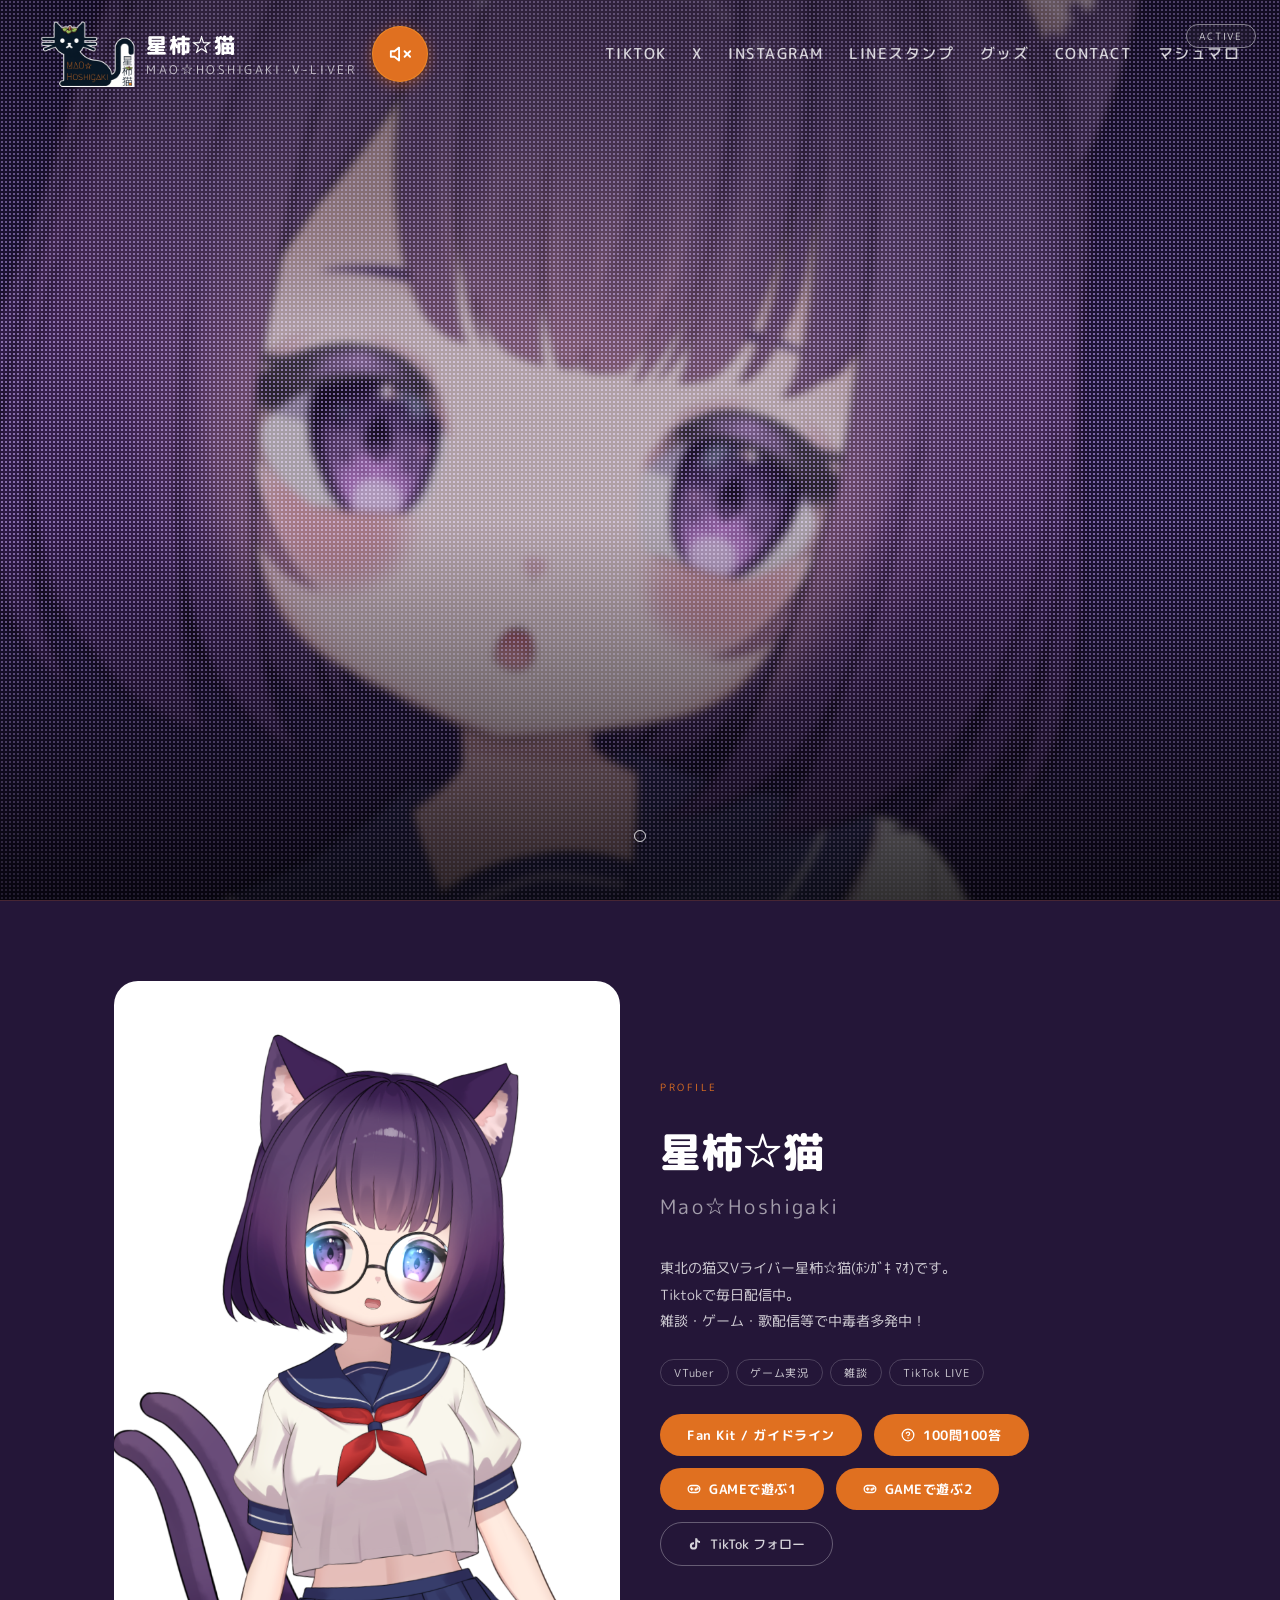
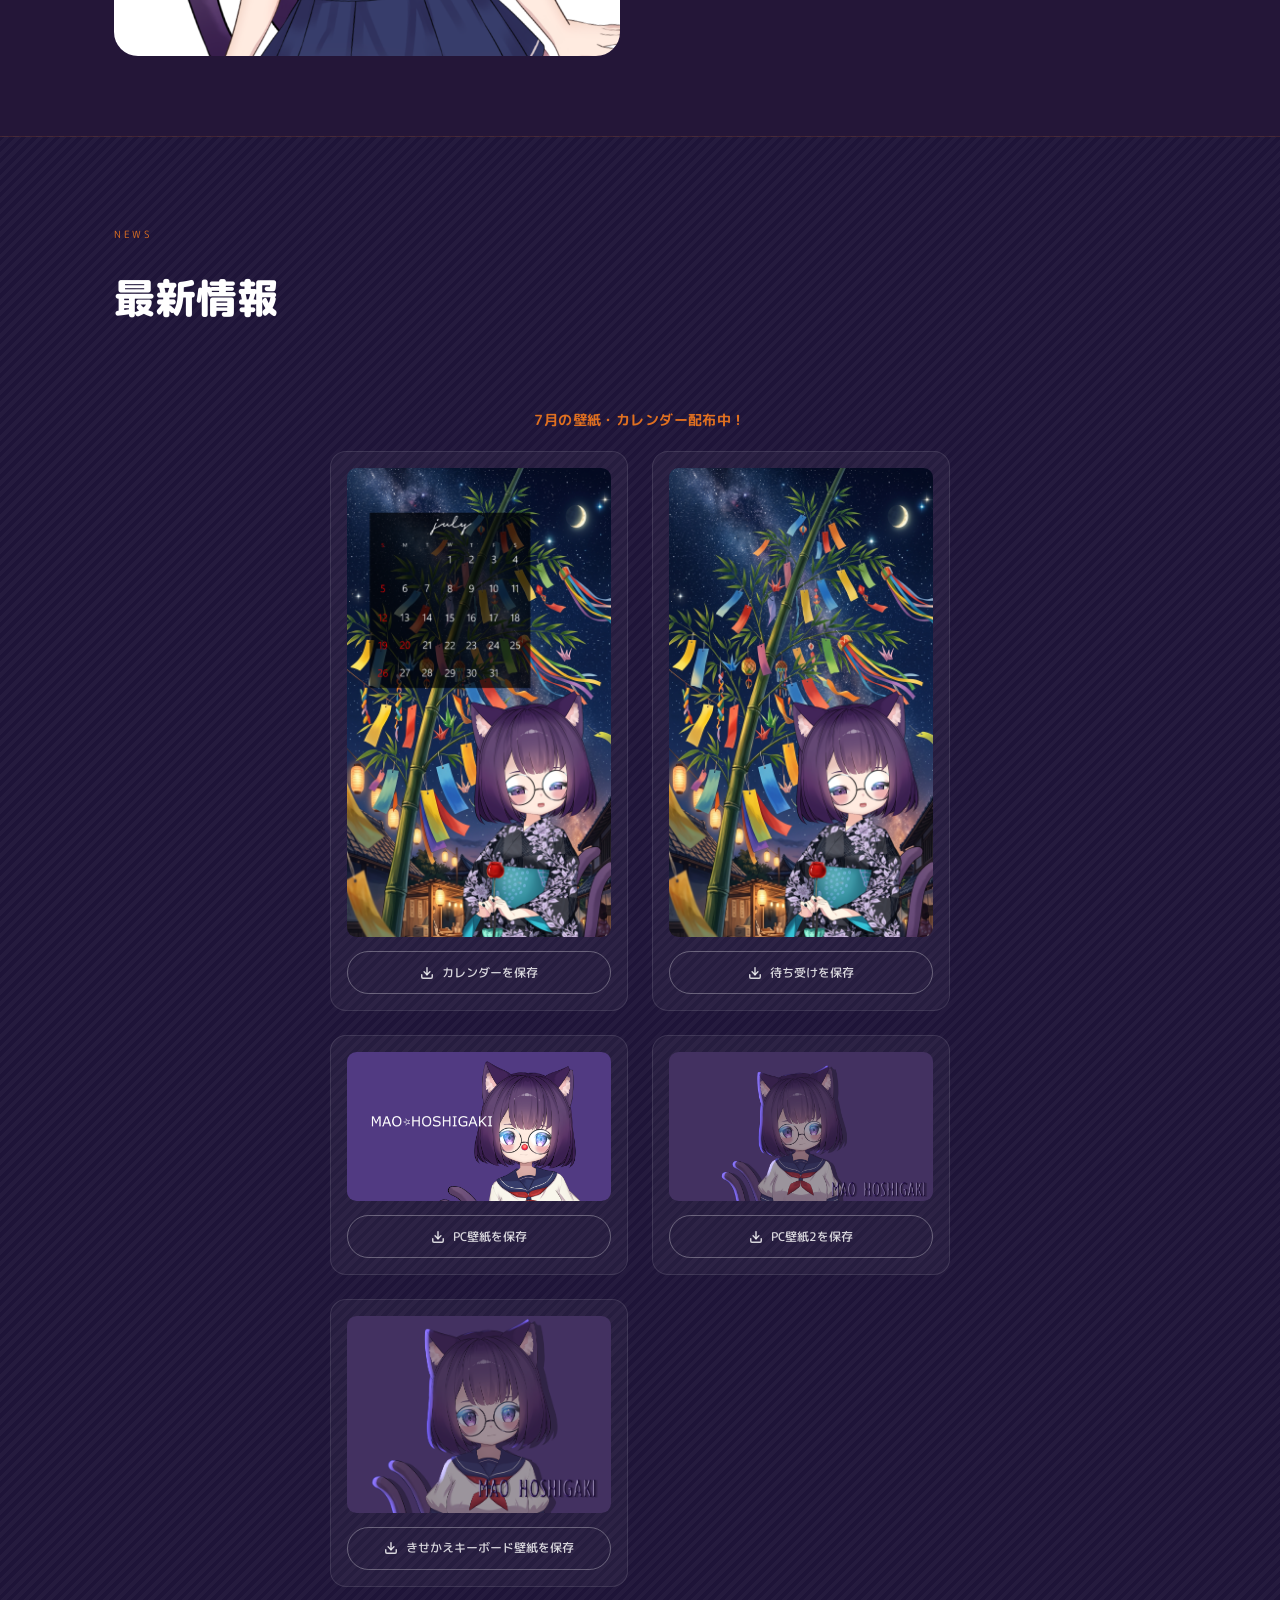
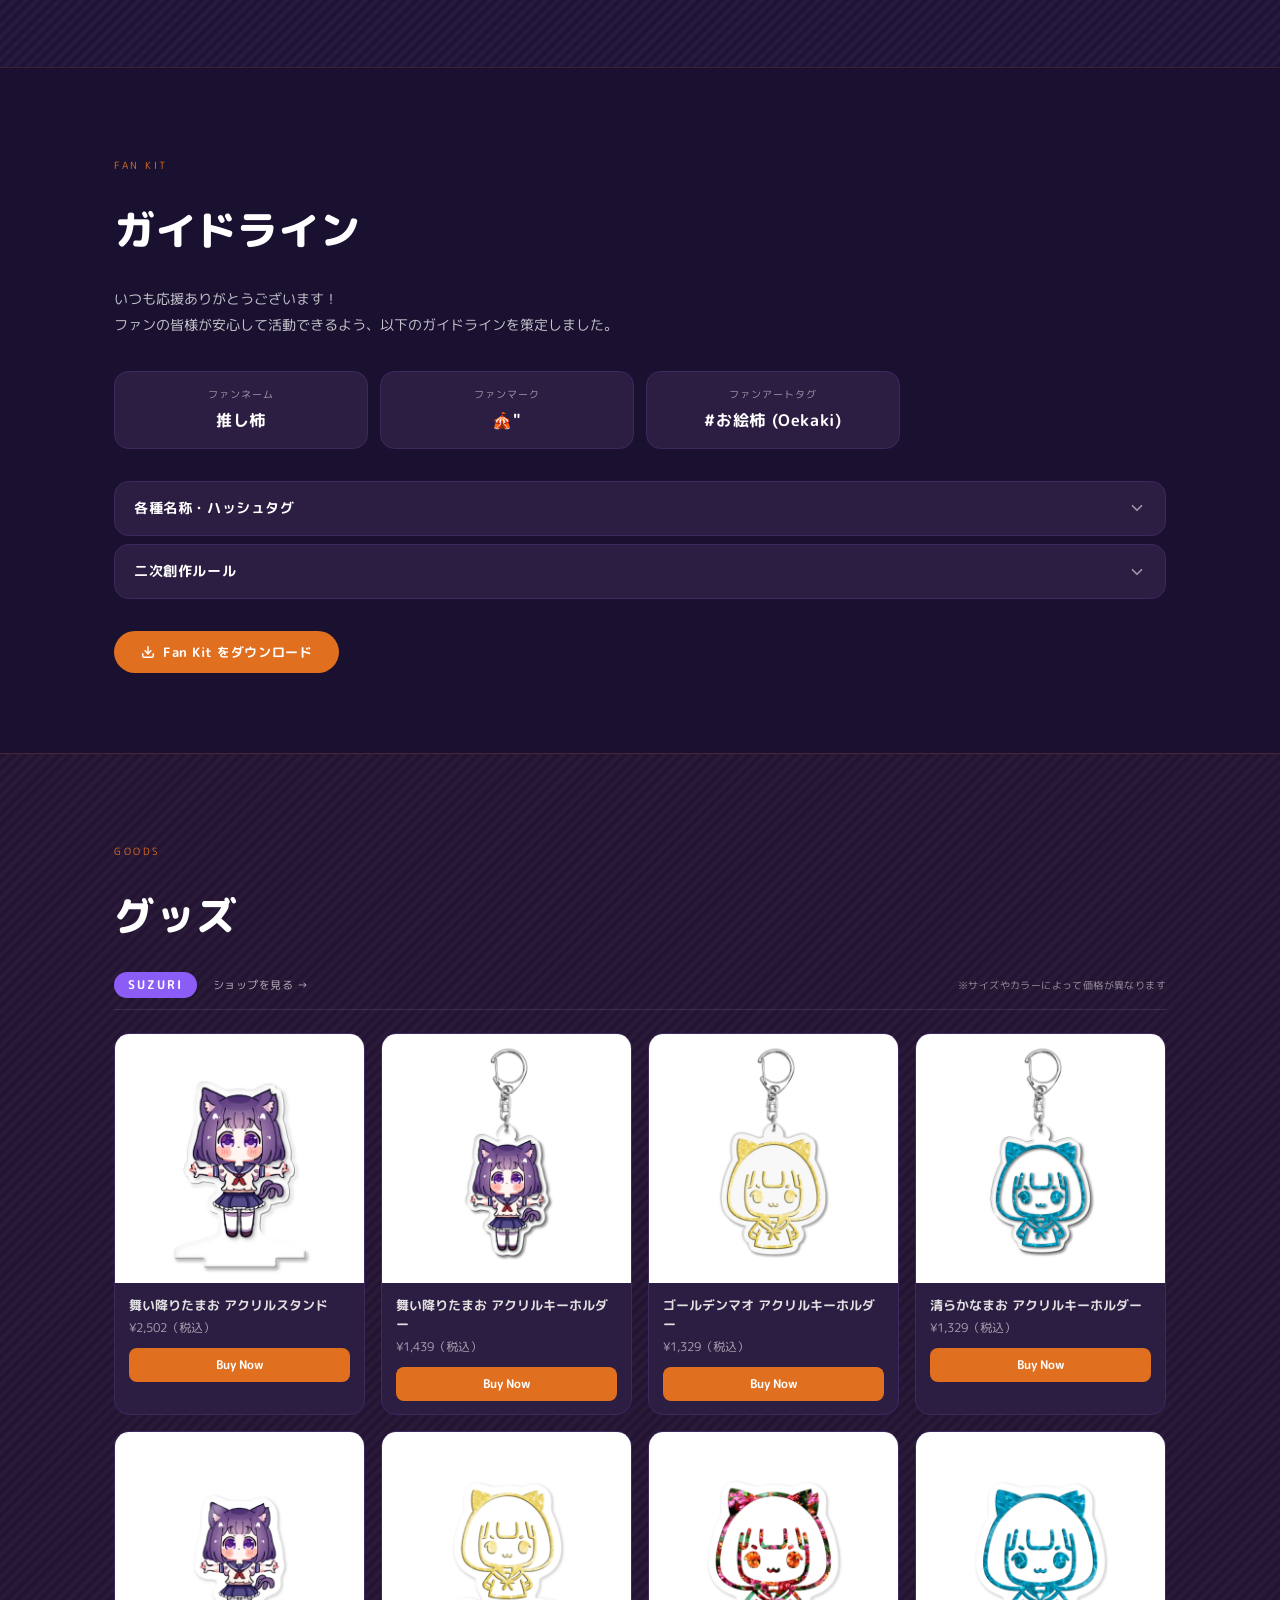
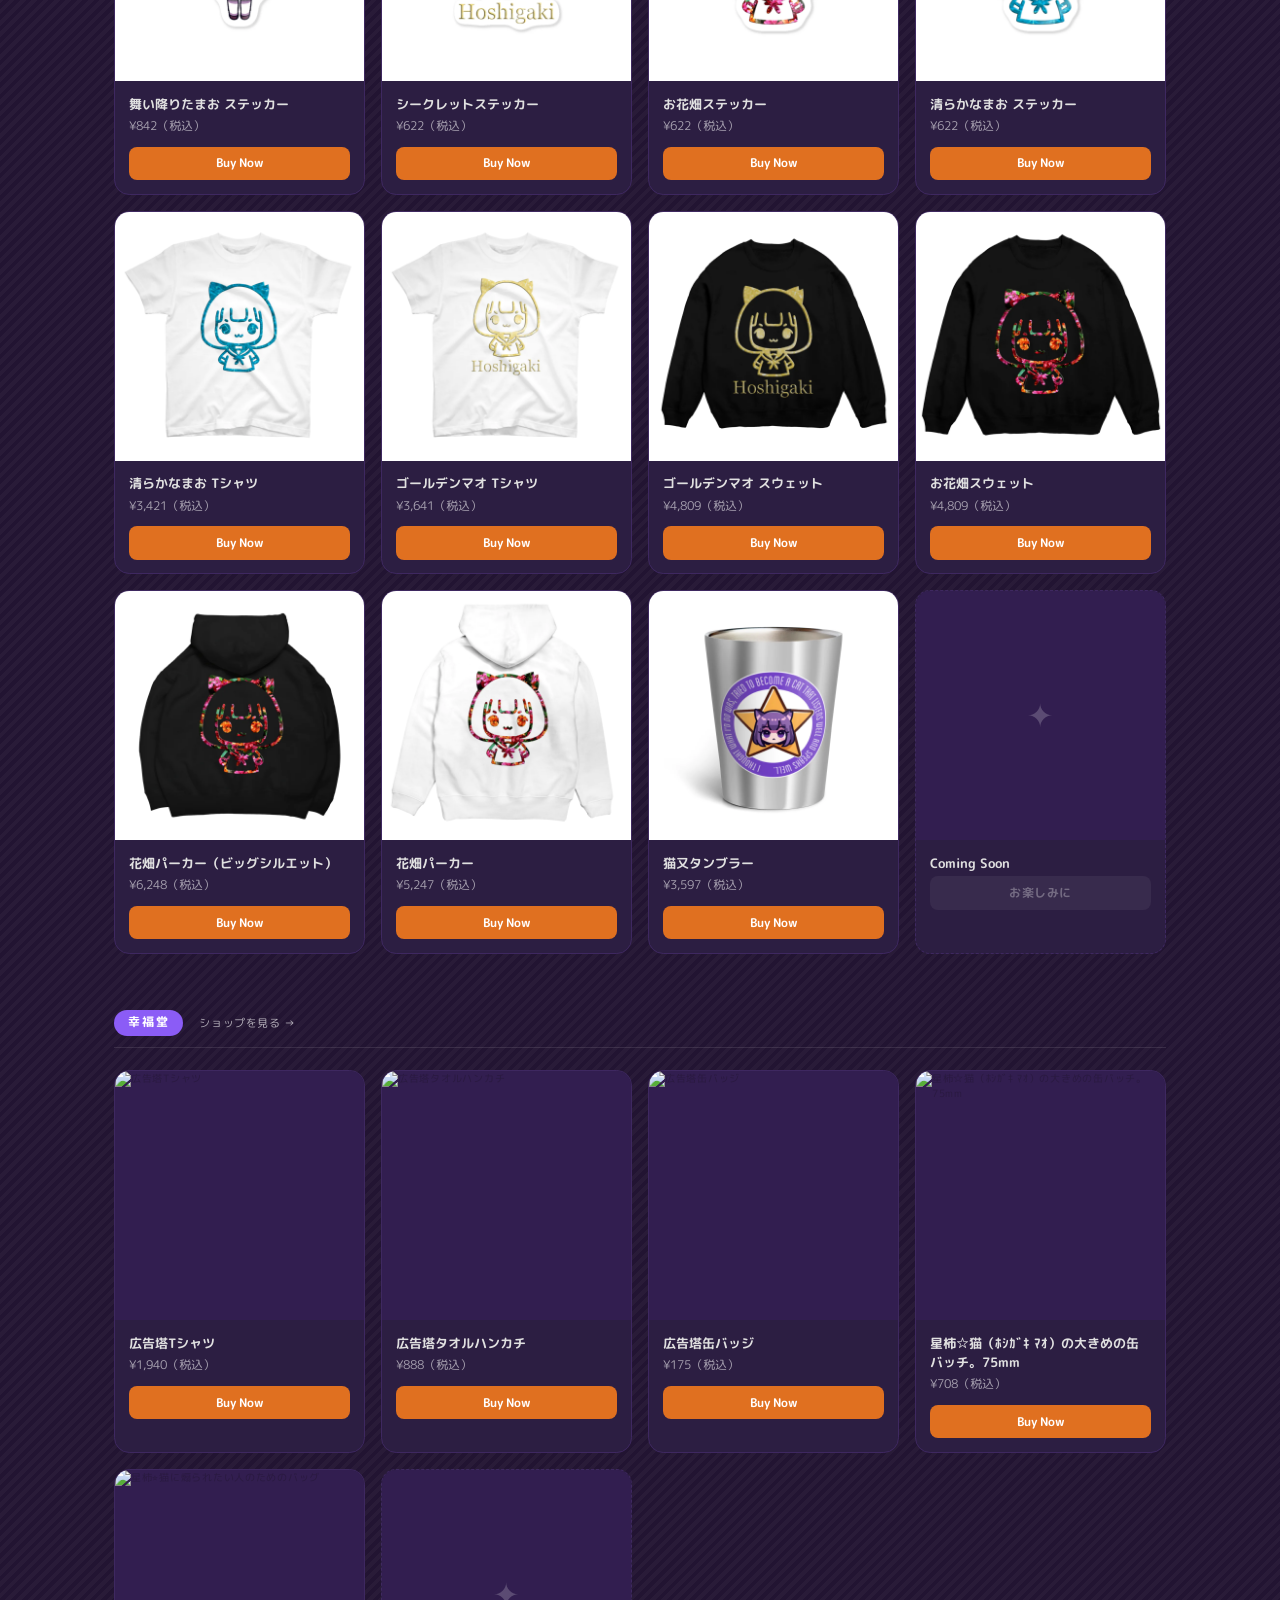
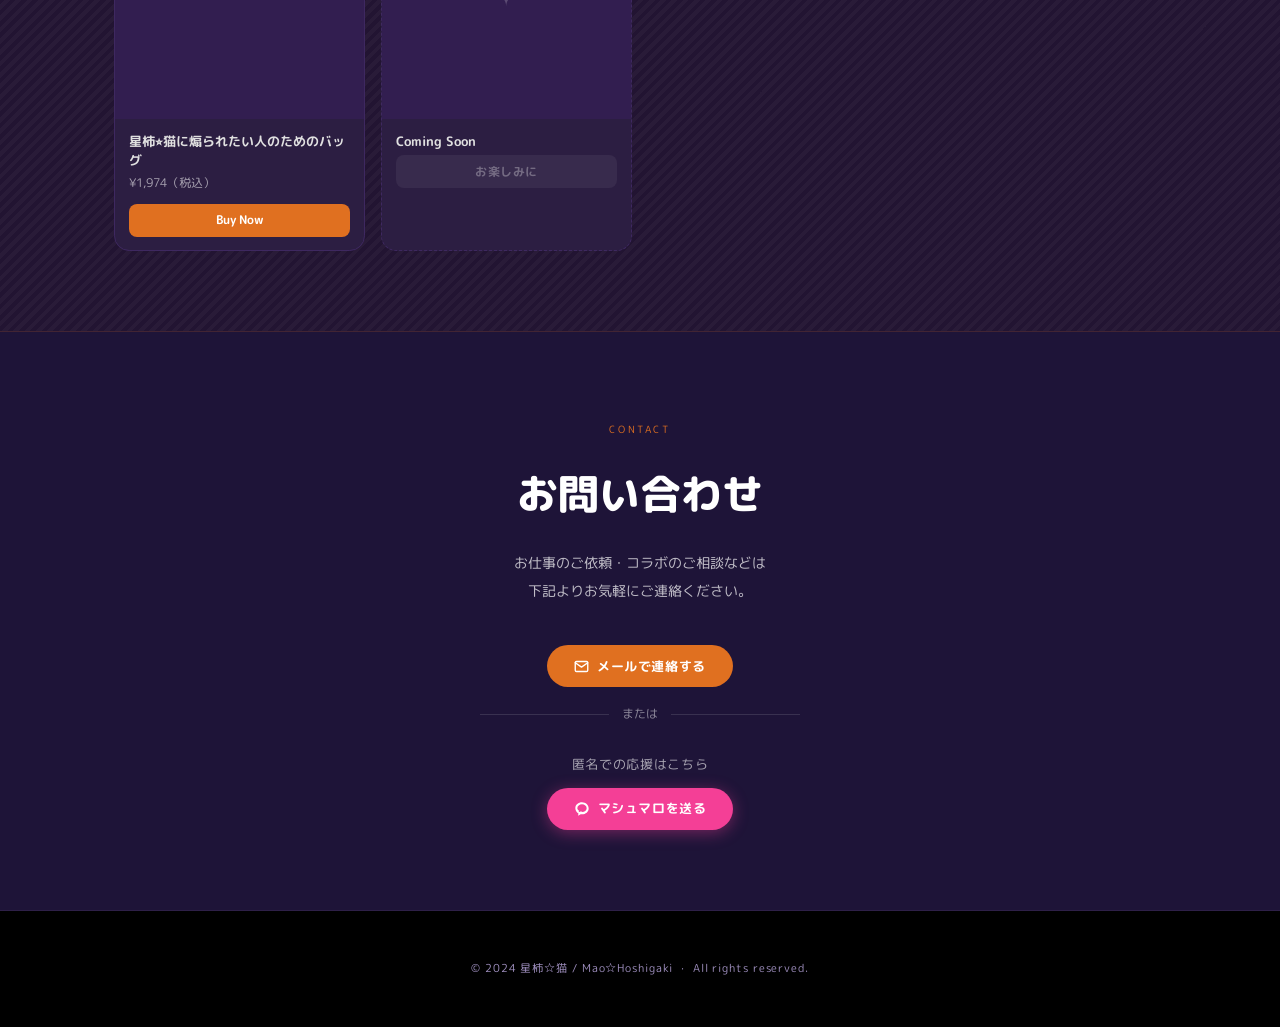
==== commit ce3f655f: "feat: kaiゲームを追加しGAMEで遊ぶ1/2のリンクを整理 - kai(貝がテーマのマッチ3パズル)をkai/に追加し、GAMEで遊ぶ2として公開 - 既存ゲーム(maoris)をGAMEで遊" ====
--- a/index.html
+++ b/index.html
@@ -270,7 +270,7 @@
               </svg>
               100問100答
             </a>
-            <a href="maoris/index.html" class="btn-p btn-qa">
+            <a href="maoris/index.html" class="btn-p btn-qa btn-game">
               <svg width="14" height="14" viewBox="0 0 24 24" fill="none" stroke="currentColor" stroke-width="2.2"
                 stroke-linecap="round" stroke-linejoin="round">
                 <rect x="2" y="6" width="20" height="12" rx="6" />
@@ -279,7 +279,18 @@
                 <circle cx="15" cy="13" r="1" />
                 <circle cx="18" cy="11" r="1" />
               </svg>
-              GAMEで遊ぶ！
+              GAMEで遊ぶ1
+            </a>
+            <a href="kai/index.html" class="btn-p btn-qa btn-game">
+              <svg width="14" height="14" viewBox="0 0 24 24" fill="none" stroke="currentColor" stroke-width="2.2"
+                stroke-linecap="round" stroke-linejoin="round">
+                <rect x="2" y="6" width="20" height="12" rx="6" />
+                <line x1="6" y1="12" x2="10" y2="12" />
+                <line x1="8" y1="10" x2="8" y2="14" />
+                <circle cx="15" cy="13" r="1" />
+                <circle cx="18" cy="11" r="1" />
+              </svg>
+              GAMEで遊ぶ2
             </a>
             <a href="https://www.tiktok.com/@mao_hoshigaki" class="btn-o" target="_blank" rel="noopener noreferrer">
               <svg width="14" height="14" viewBox="0 0 24 24" fill="currentColor">
--- a/style.css
+++ b/style.css
@@ -565,6 +565,10 @@
   animation-play-state: paused;
 }
 
+.btn-qa.btn-game {
+  animation: none;
+}
+
 .btn-o {
   display: inline-flex;
   align-items: center;
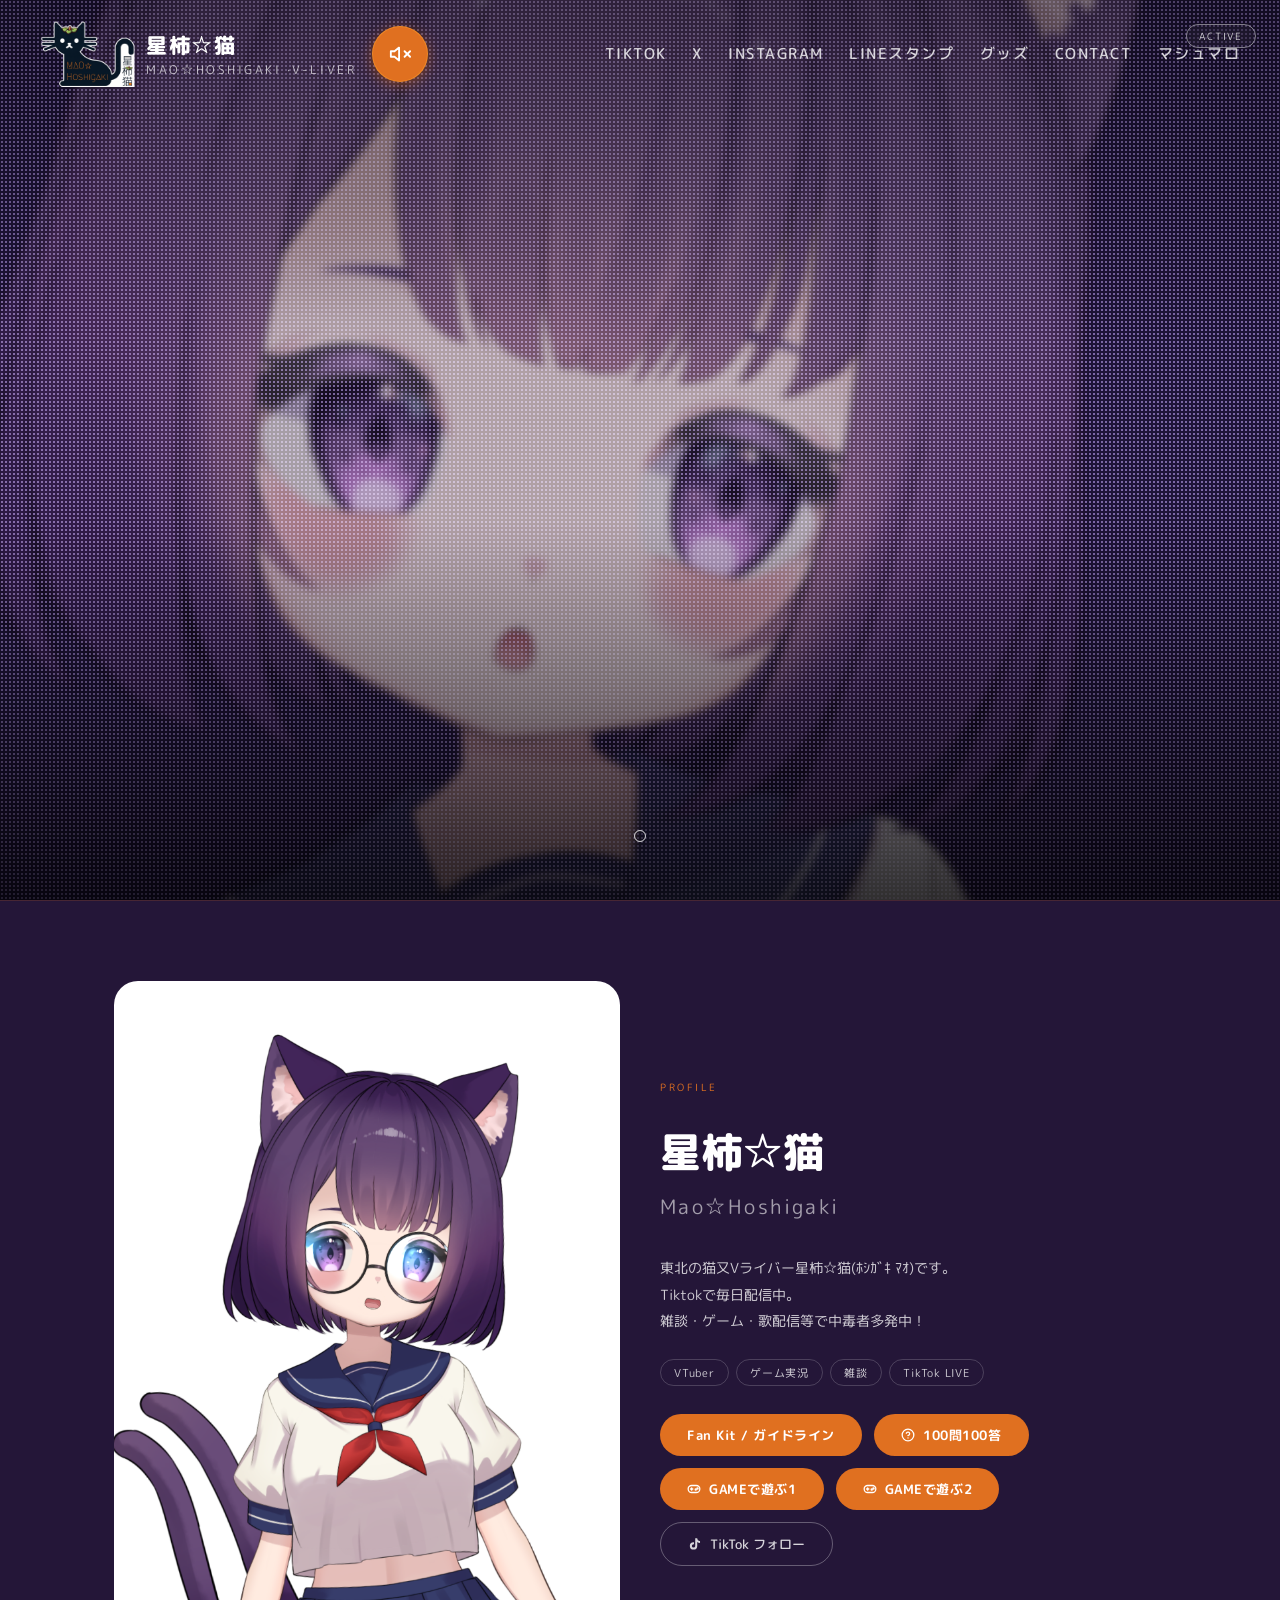
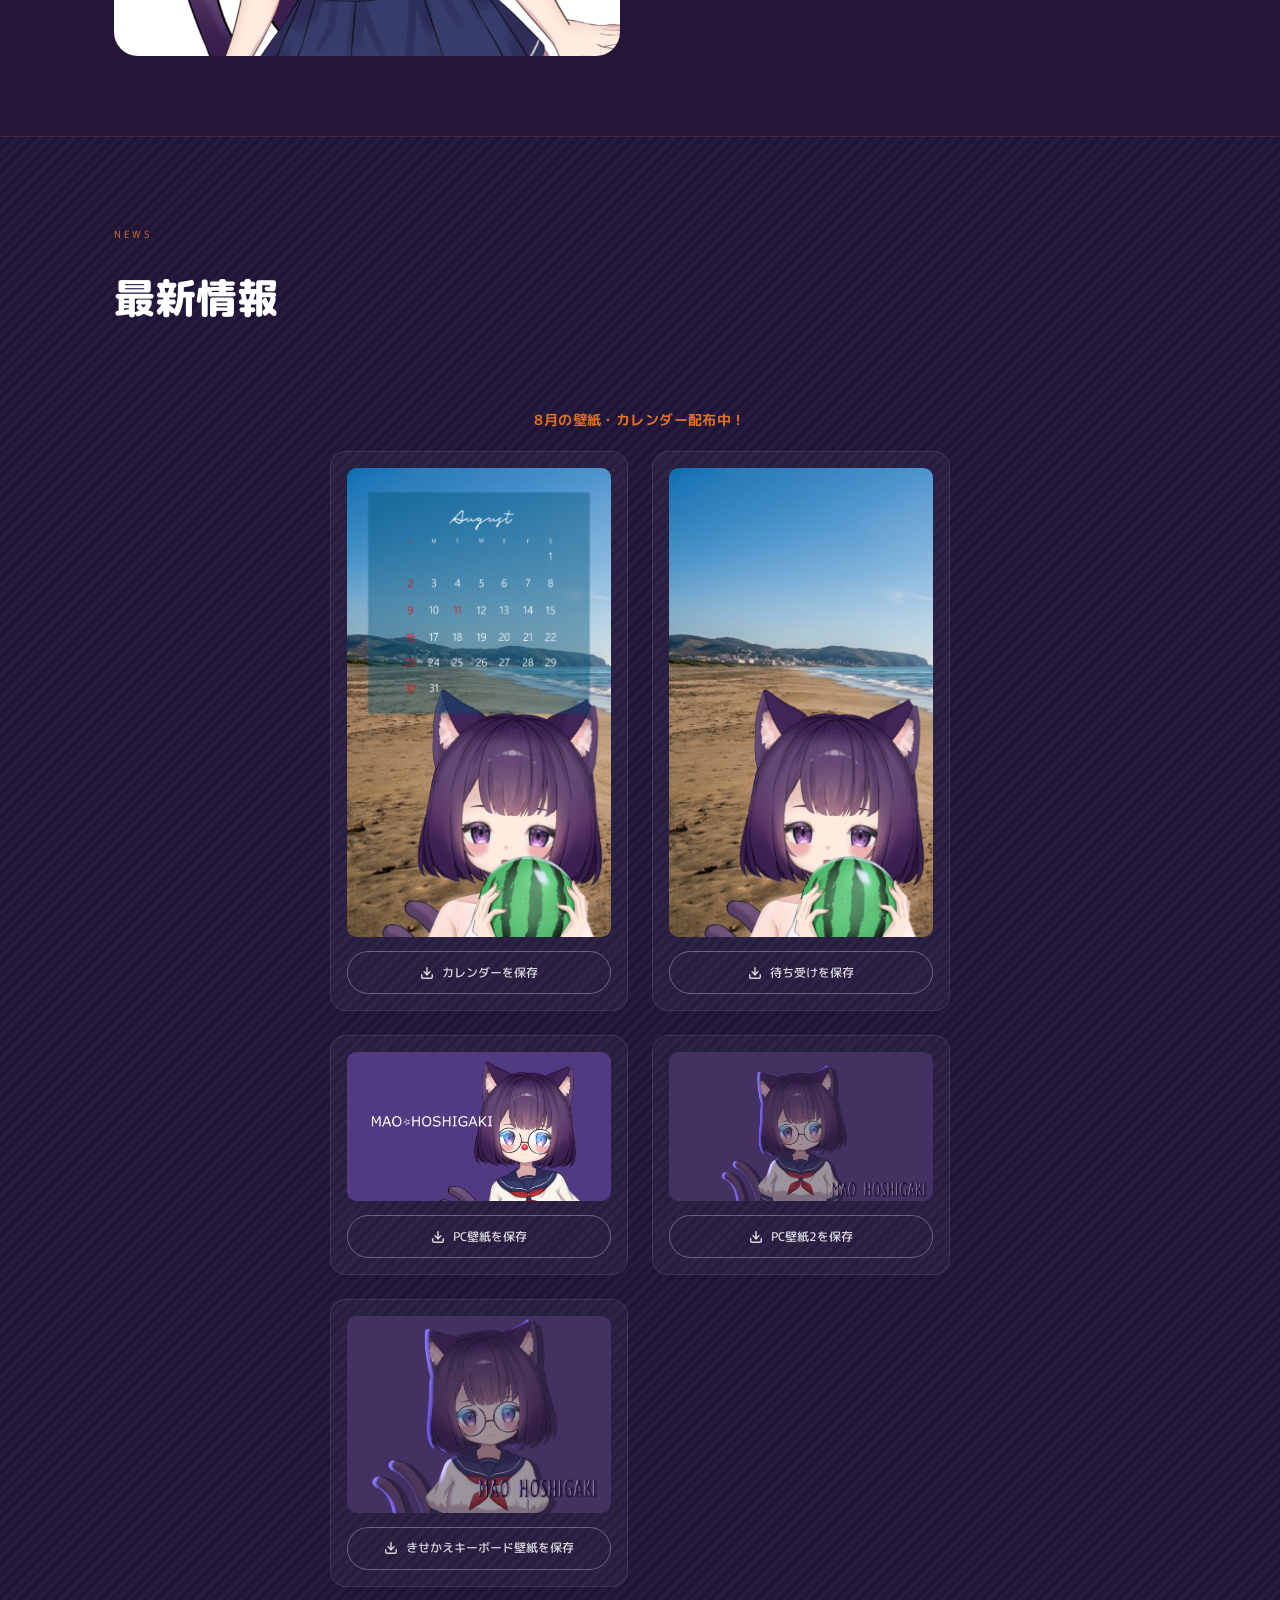
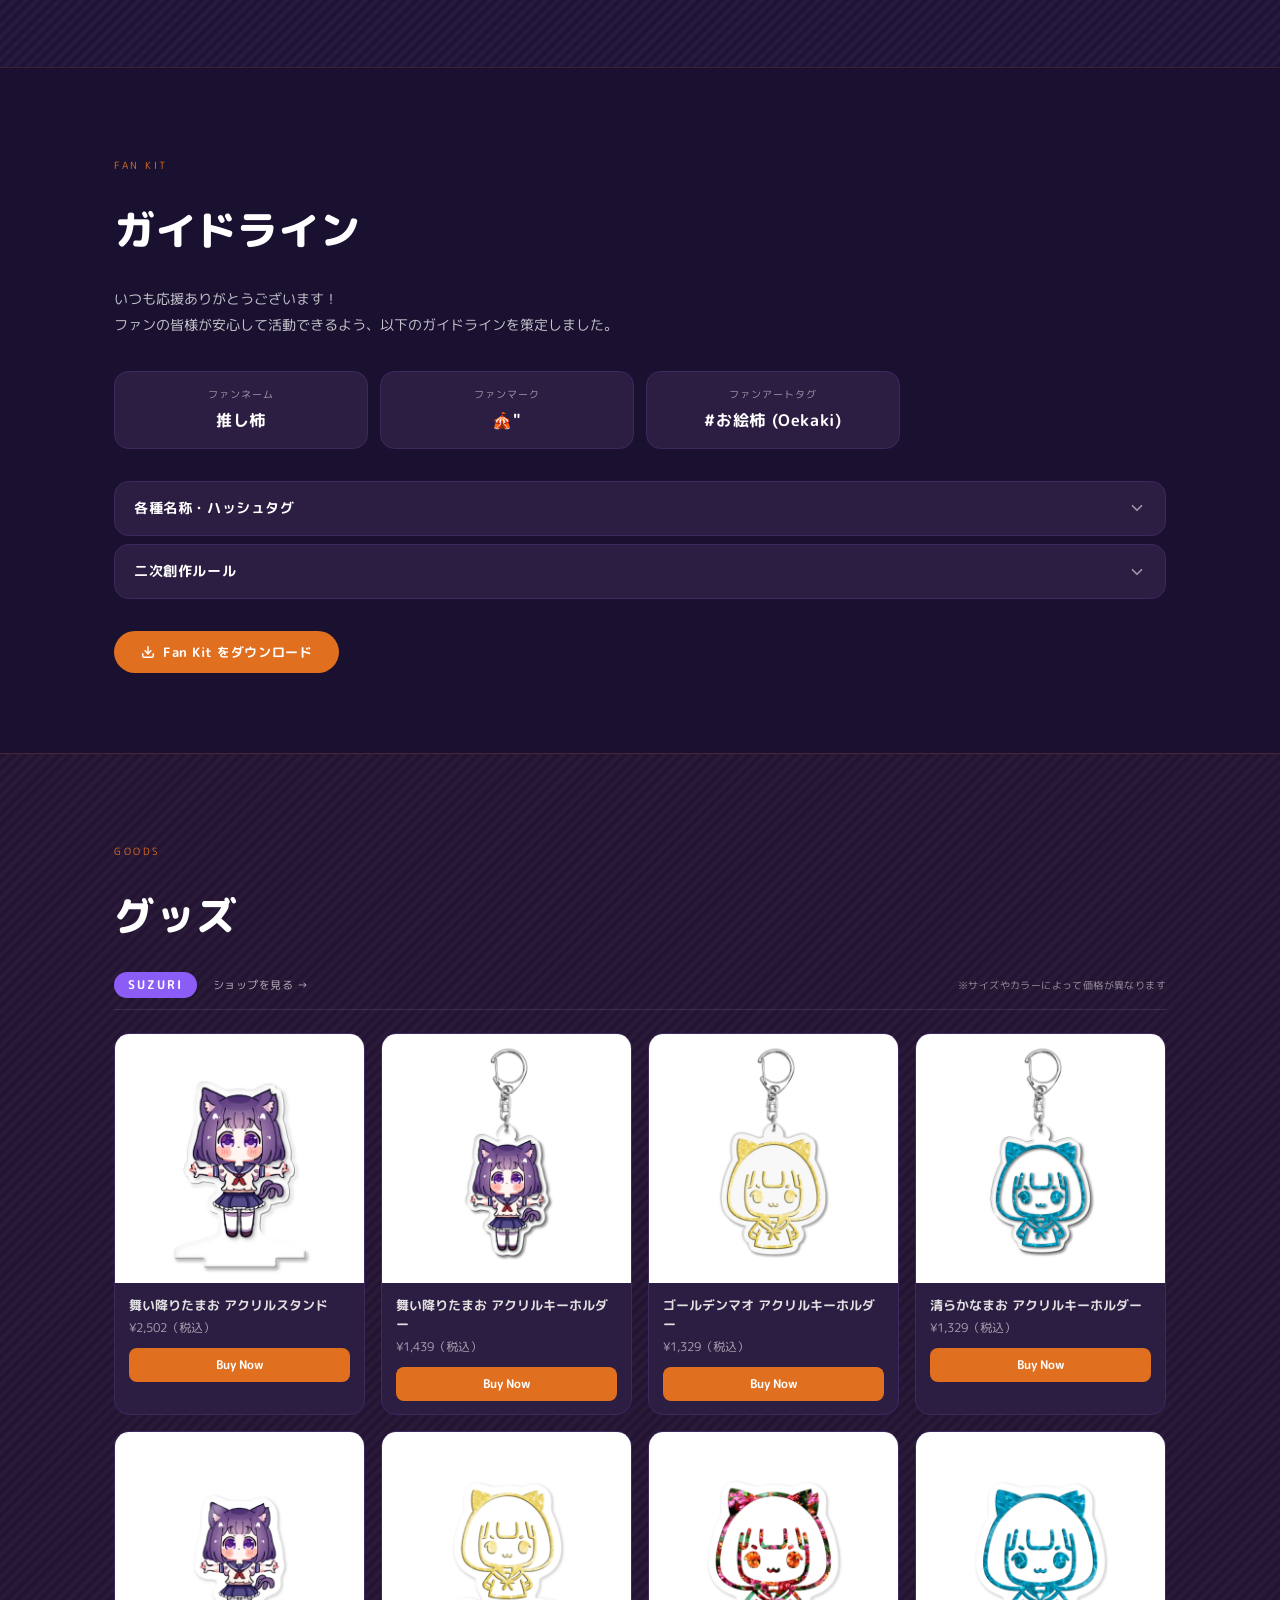
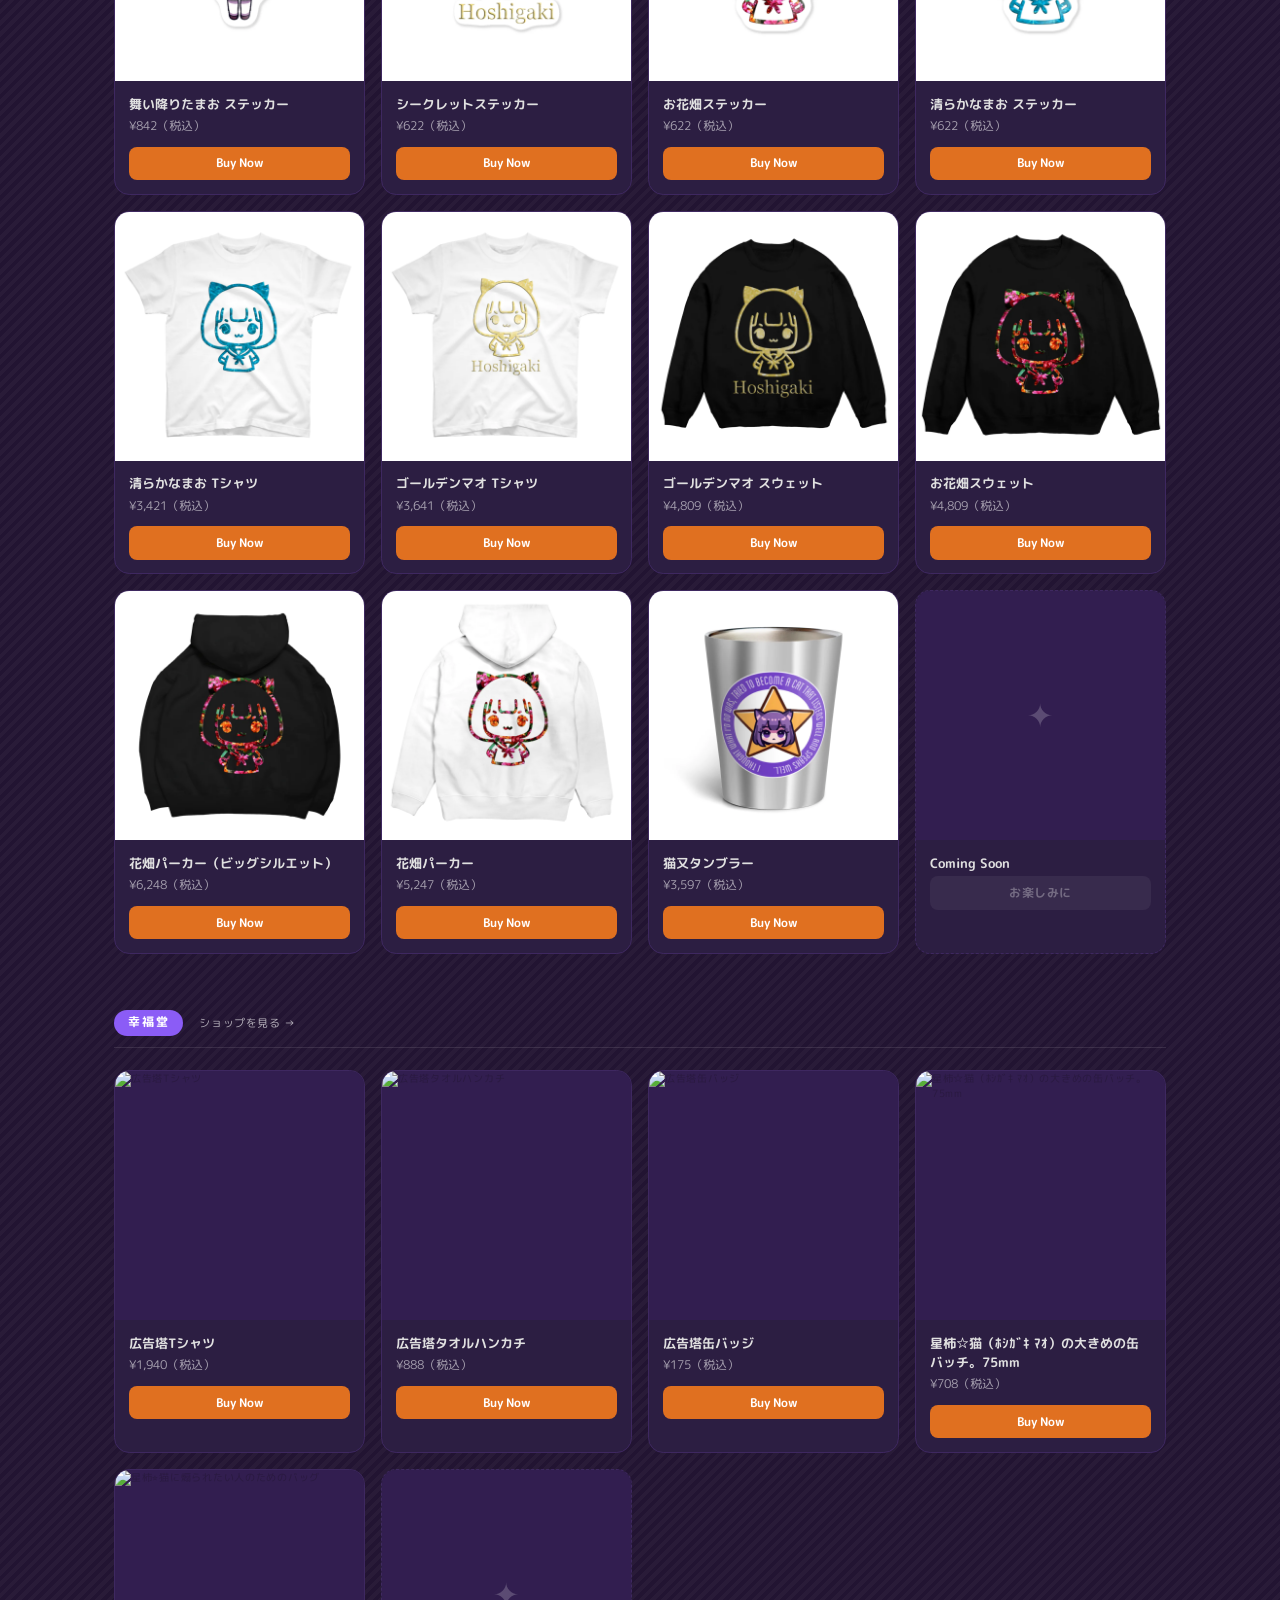
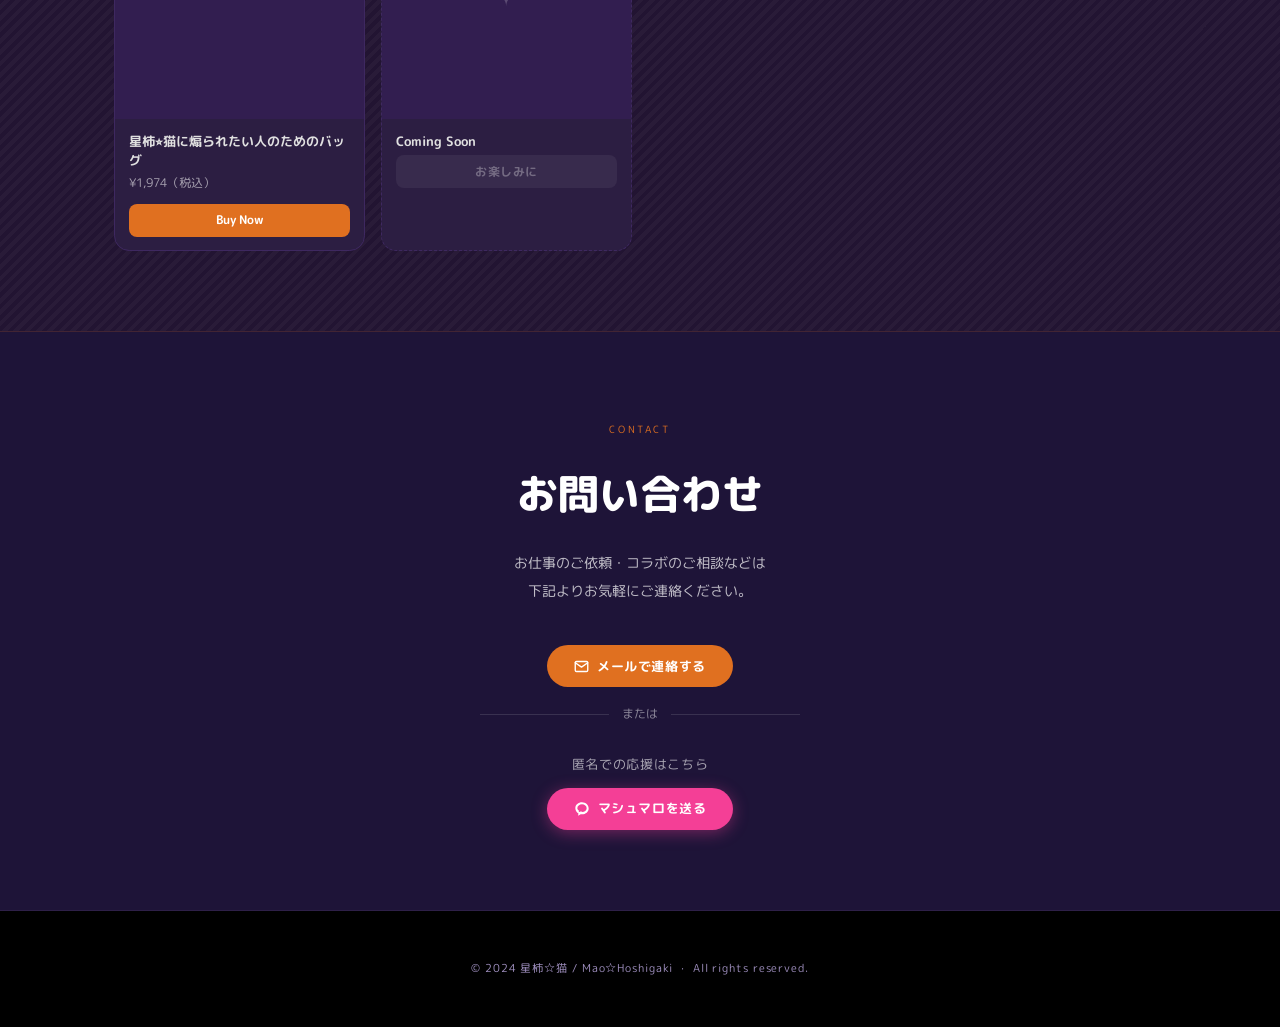
==== commit f212c4e4: "feat: 8月の壁紙・カレンダーに更新 スマホ用の待ち受け・カレンダーを8月版に切り替え。PC用壁紙はそのまま。  Co-Authored-By: Claude Sonnet 5 <noreply@" ====
--- a/index.html
+++ b/index.html
@@ -324,13 +324,13 @@
         </blockquote>
       </div>
 
-      <!-- 7月プレゼント配布 -->
+      <!-- 8月プレゼント配布 -->
       <div class="news-gift">
-        <p class="news-gift-title">7月の壁紙・カレンダー配布中！</p>
+        <p class="news-gift-title">8月の壁紙・カレンダー配布中！</p>
         <div class="news-gift-grid">
           <div class="news-gift-card">
-            <img src="images/七月カレンダー.png" alt="7月カレンダー" loading="lazy" />
-            <a class="btn-o news-gift-dl" href="images/七月カレンダー.png" download>
+            <img src="images/8calendar.png" alt="8月カレンダー" loading="lazy" />
+            <a class="btn-o news-gift-dl" href="images/8calendar.png" download>
               <svg width="14" height="14" viewBox="0 0 24 24" fill="none" stroke="currentColor" stroke-width="2.5"
                 stroke-linecap="round" stroke-linejoin="round">
                 <path d="M21 15v4a2 2 0 0 1-2 2H5a2 2 0 0 1-2-2v-4" />
@@ -341,8 +341,8 @@
             </a>
           </div>
           <div class="news-gift-card">
-            <img src="images/七月待ち受け.png" alt="7月待ち受け" loading="lazy" />
-            <a class="btn-o news-gift-dl" href="images/七月待ち受け.png" download>
+            <img src="images/8kabegami.png" alt="8月待ち受け" loading="lazy" />
+            <a class="btn-o news-gift-dl" href="images/8kabegami.png" download>
               <svg width="14" height="14" viewBox="0 0 24 24" fill="none" stroke="currentColor" stroke-width="2.5"
                 stroke-linecap="round" stroke-linejoin="round">
                 <path d="M21 15v4a2 2 0 0 1-2 2H5a2 2 0 0 1-2-2v-4" />
@@ -458,7 +458,7 @@
             <div class="accordion-body-inner">
               <ul class="guideline-list">
                 <li><strong>活動範囲：</strong>非営利目的であれば、イラスト・動画・コスプレ等の制作・公開は自由です。</li>
-                <li><strong>切り抜き動画：</strong>概要欄に必ず「元動画のURL」を記載してください。</li>
+                <li><strong>切り抜き動画：</strong>投稿の際は「#星柿☆猫」「#星柿猫」「#星柿⭐猫」のいずれかのハッシュタグを必ず付けてください。</li>
               </ul>
               <p class="guideline-section-title">禁止事項</p>
               <ul class="guideline-list guideline-list-danger">
@@ -477,7 +477,7 @@
                   AI学習・利用の全面禁止
                 </p>
                 <p class="guideline-ai-body">
-                  当VTuberに関連する一切のコンテンツ（公式イラスト・動画・ファンアートを含む）を、画像生成・その他あらゆるAIの学習データとして使用すること、および当該コンテンツを模倣・再現するためにAIを利用することを<strong>固く禁止</strong>します。
+                  当VTuberに関連する一切のコンテンツ（公式イラスト・動画・ファンアートを含む）を、画像生成・その他あらゆるAIの学習データとして使用すること、および当該コンテンツを模倣・再現するためにAIを利用することを<strong>固く禁止</strong>します。応援タグを付けていても、生成AIで似せて作られた画像・動画は二次創作・ファン活動として<strong>認められません</strong>。
                 </p>
                 <p class="guideline-ai-intent">
                   これはクリエイター本人およびファンの皆様の創作活動の独自性・権利を守るための措置です。本ガイドラインはAI技術の動向に応じて随時更新される場合があります。
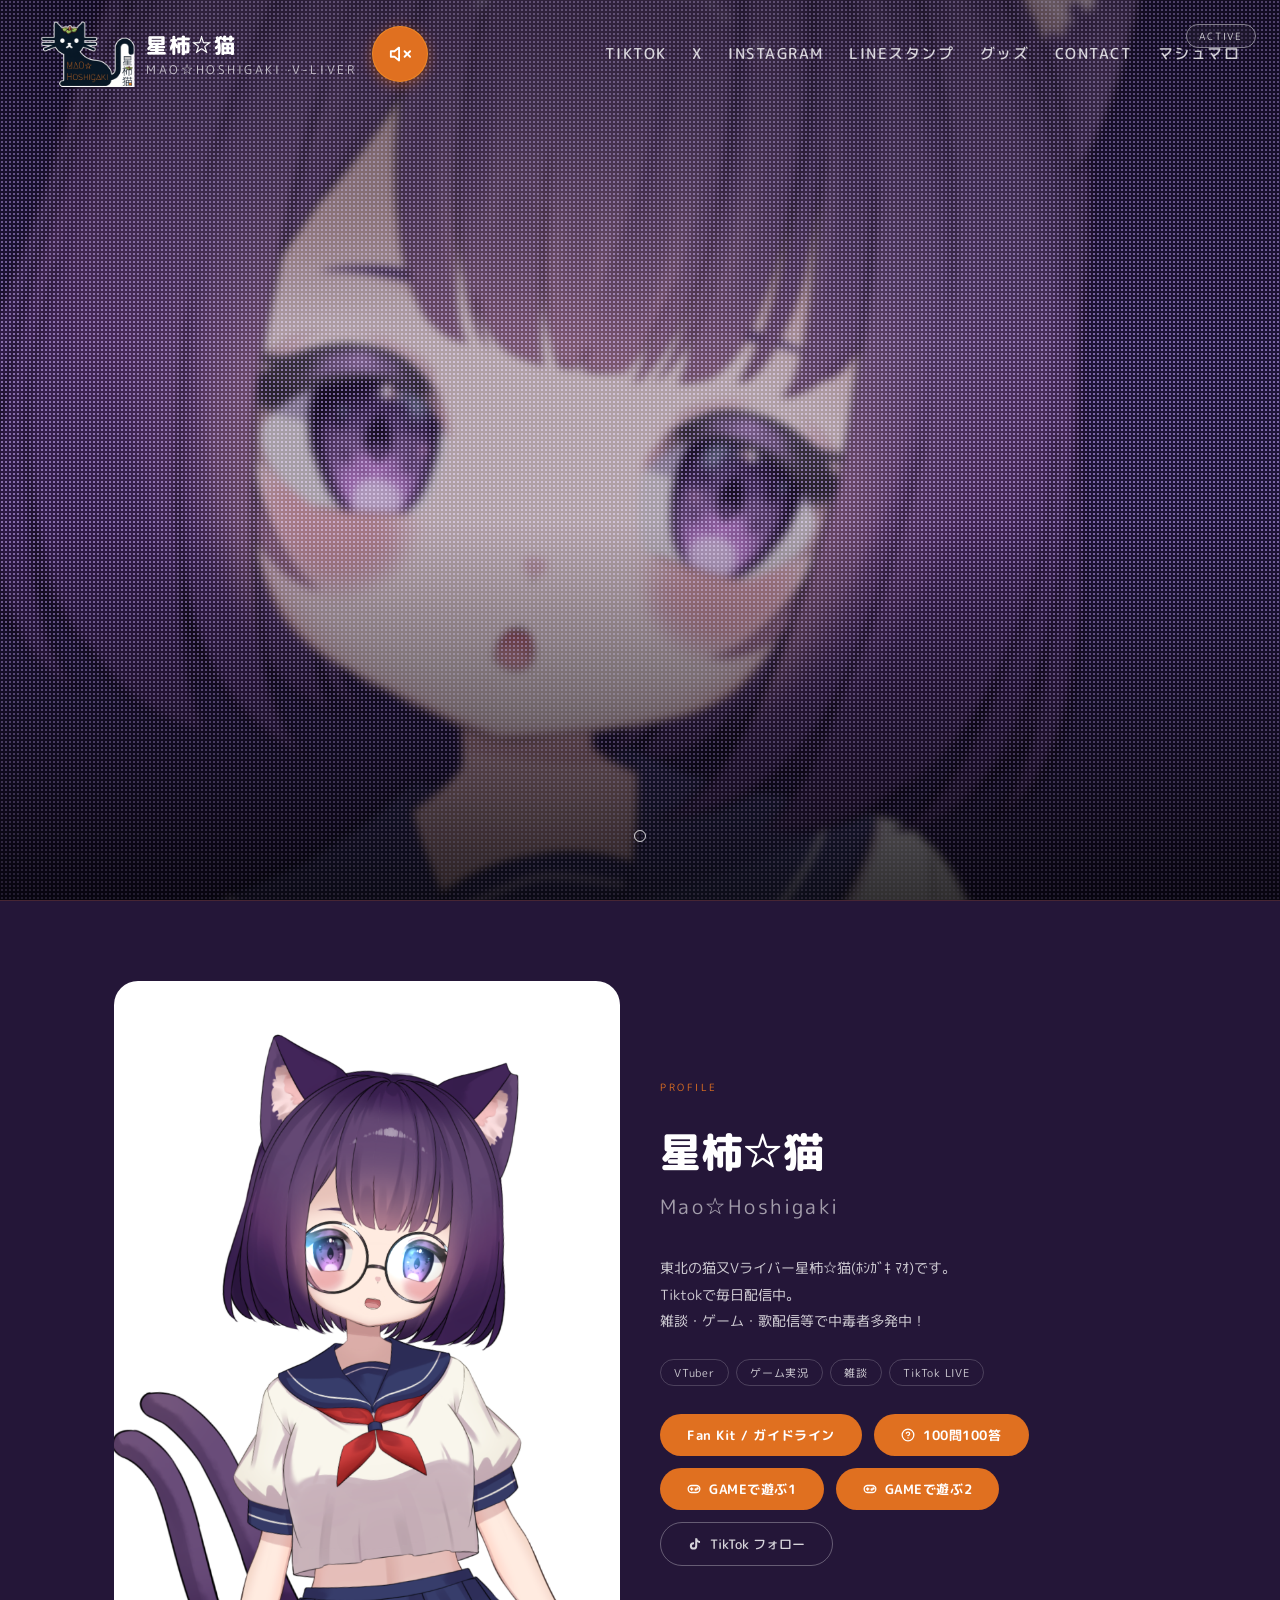
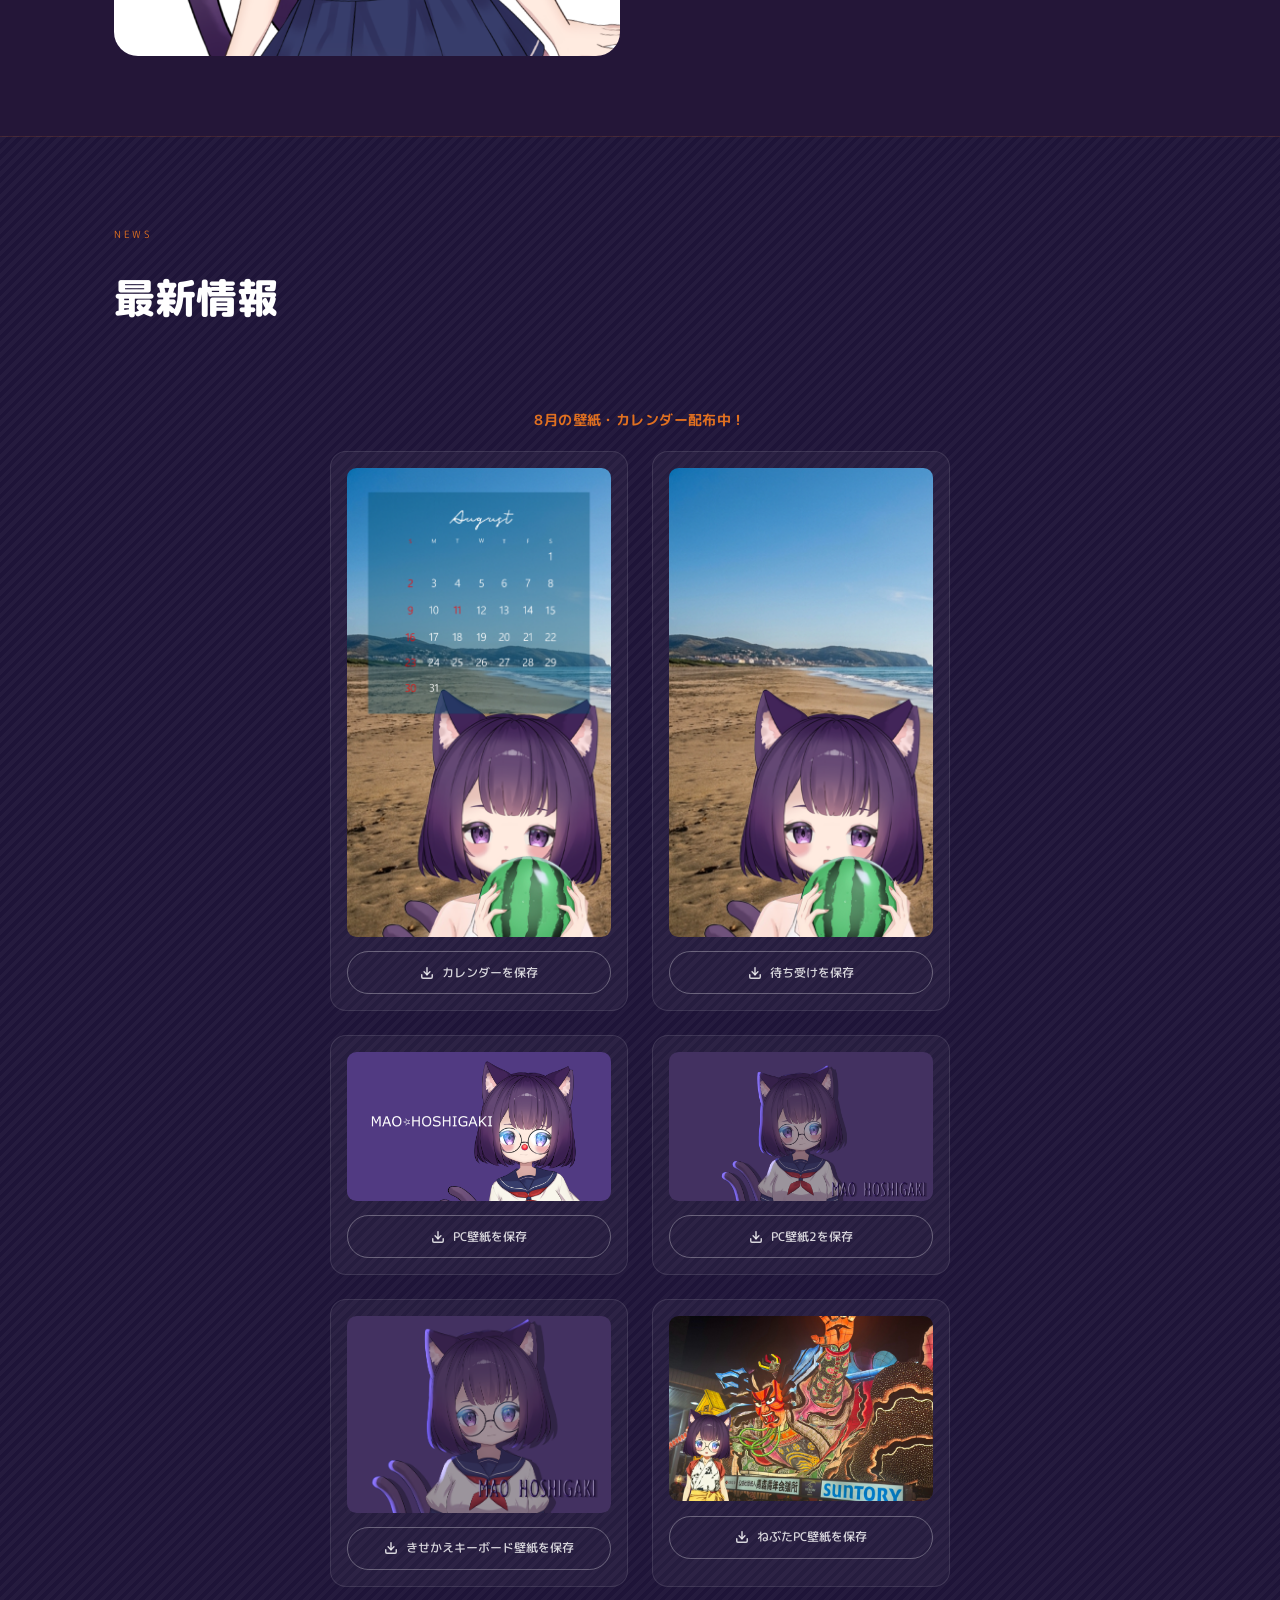
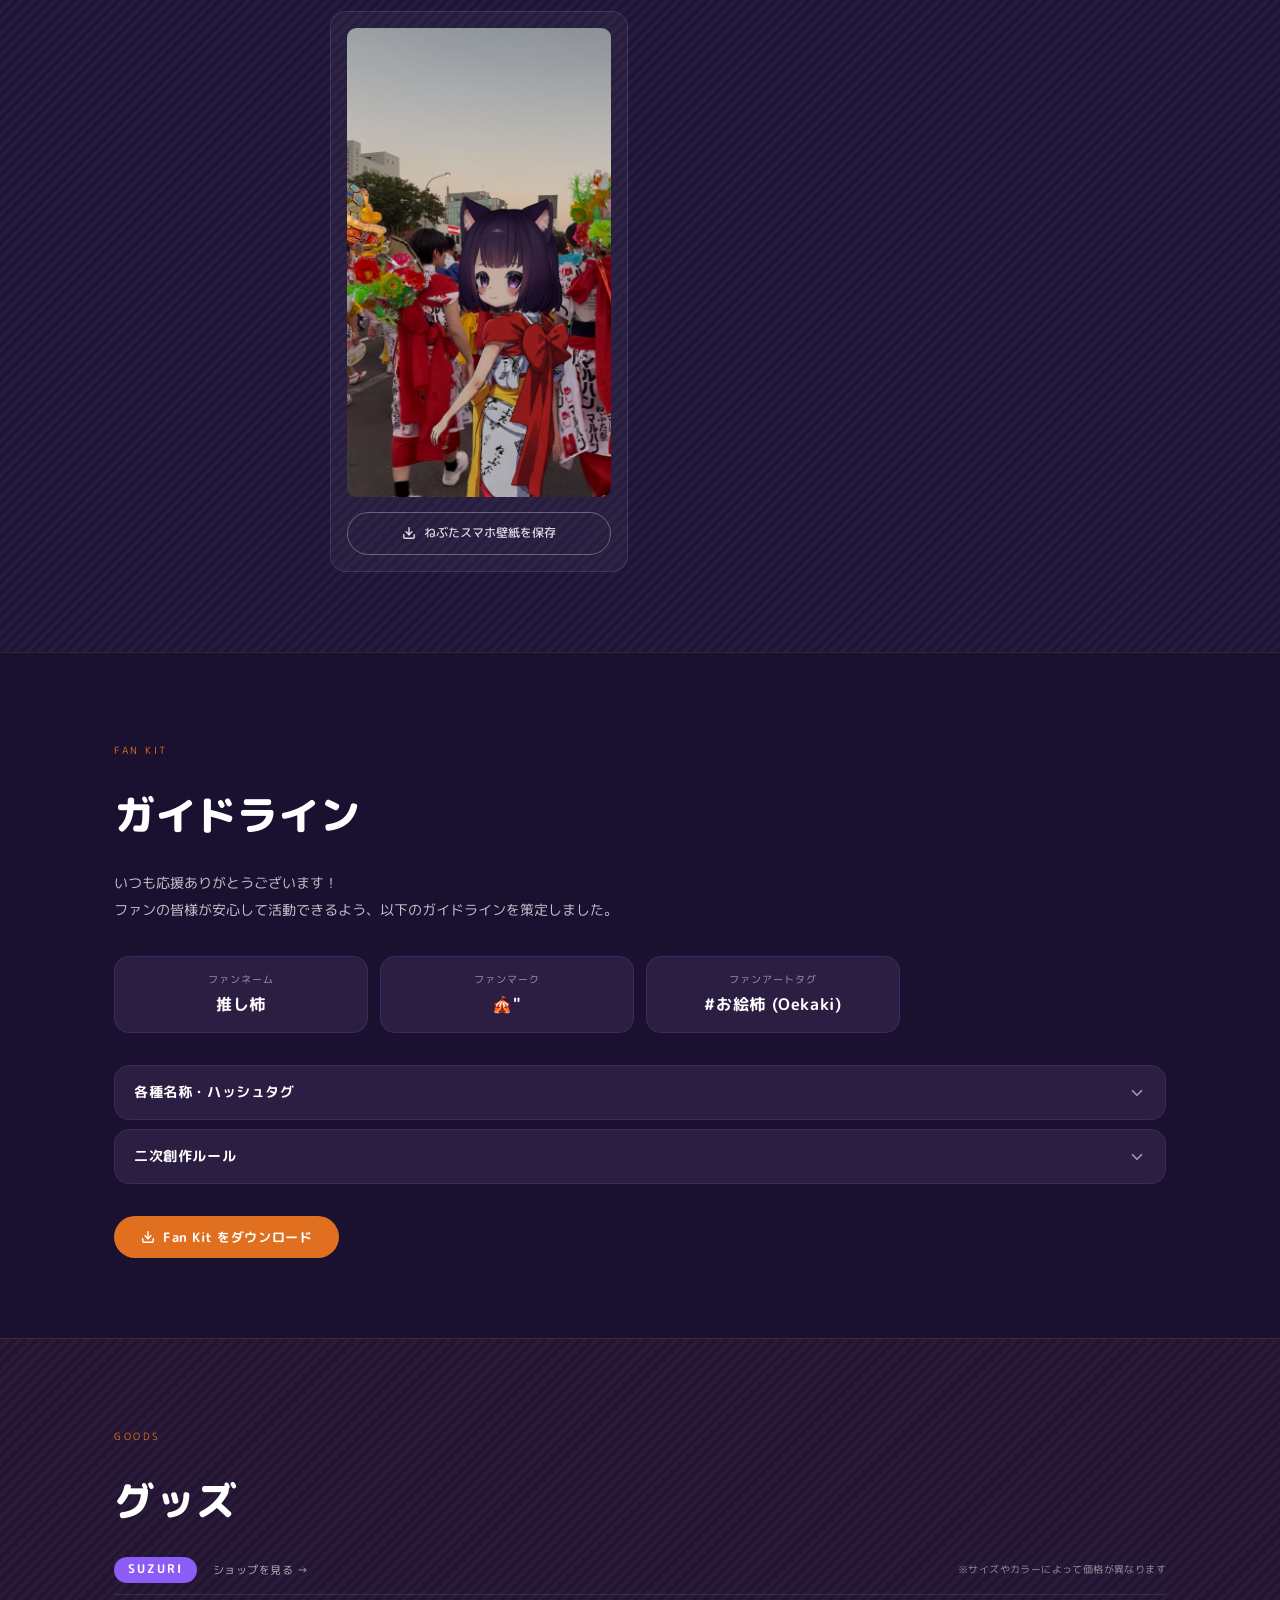
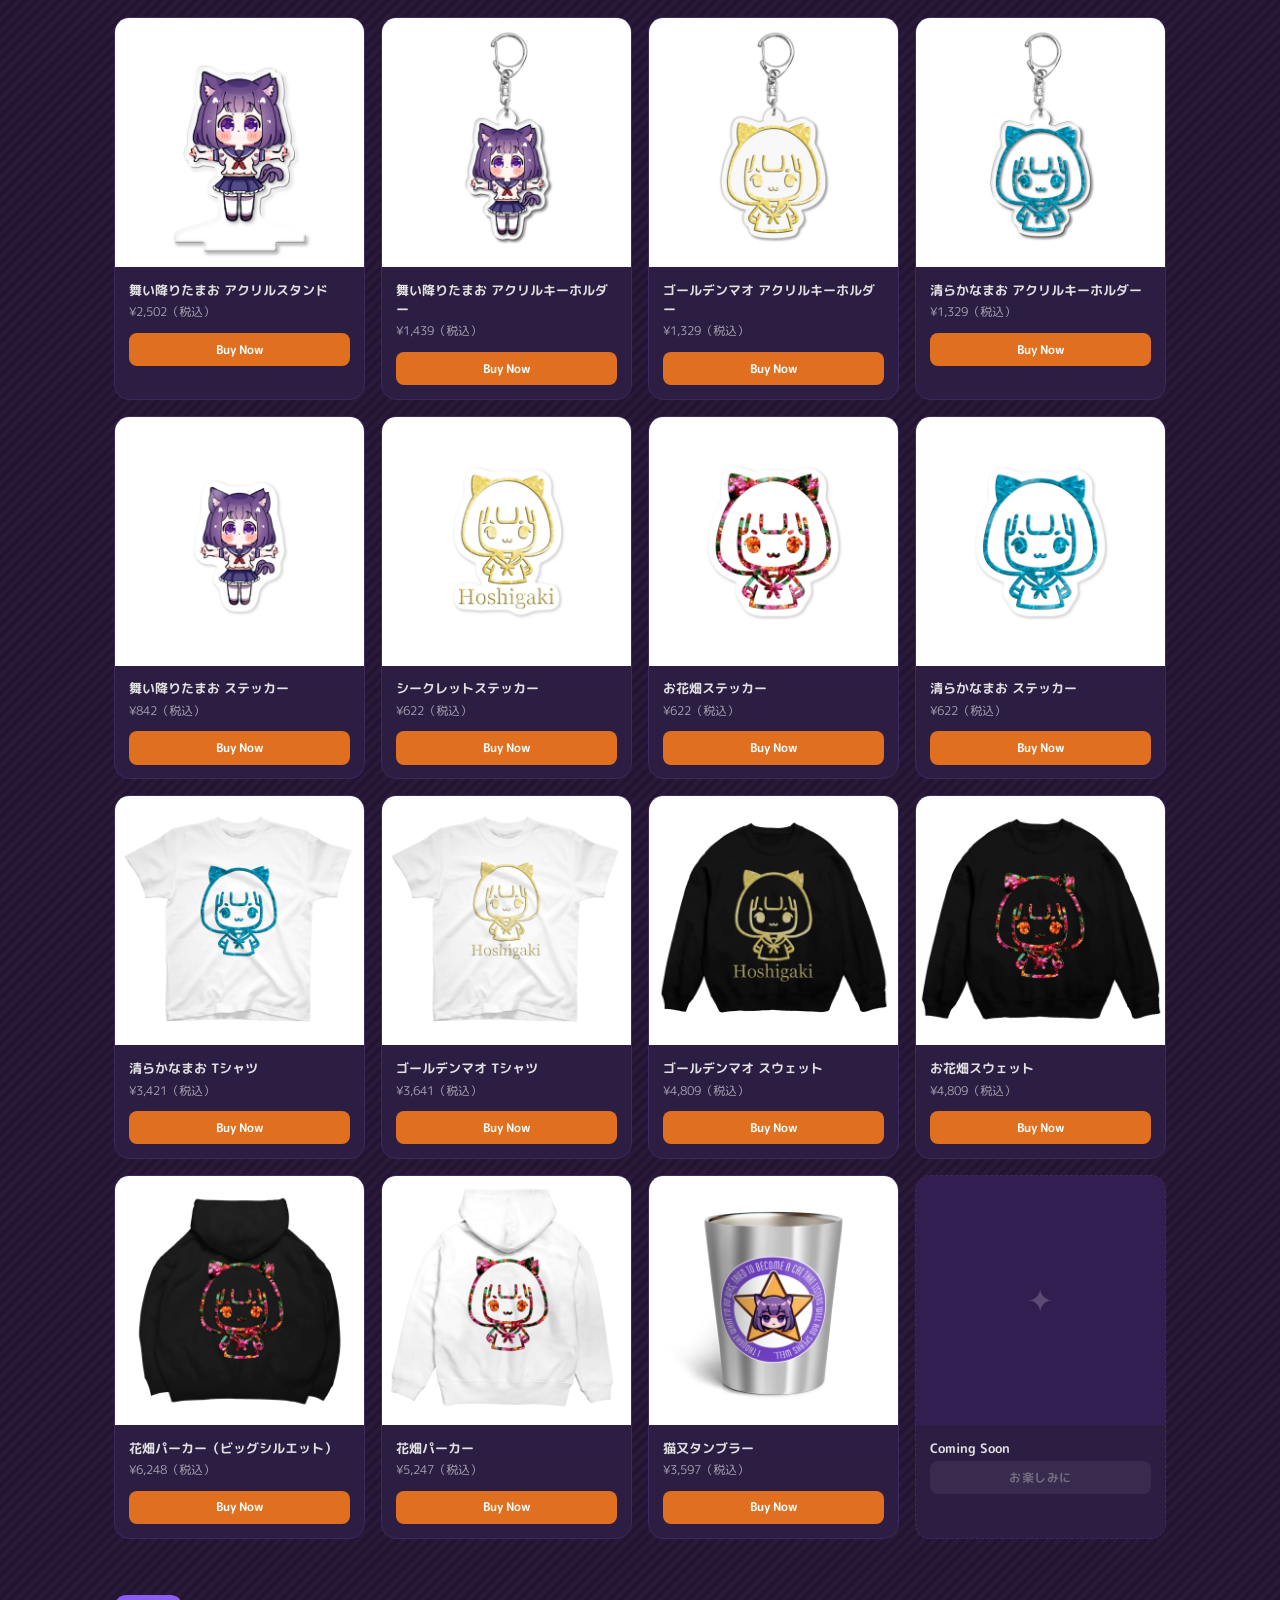
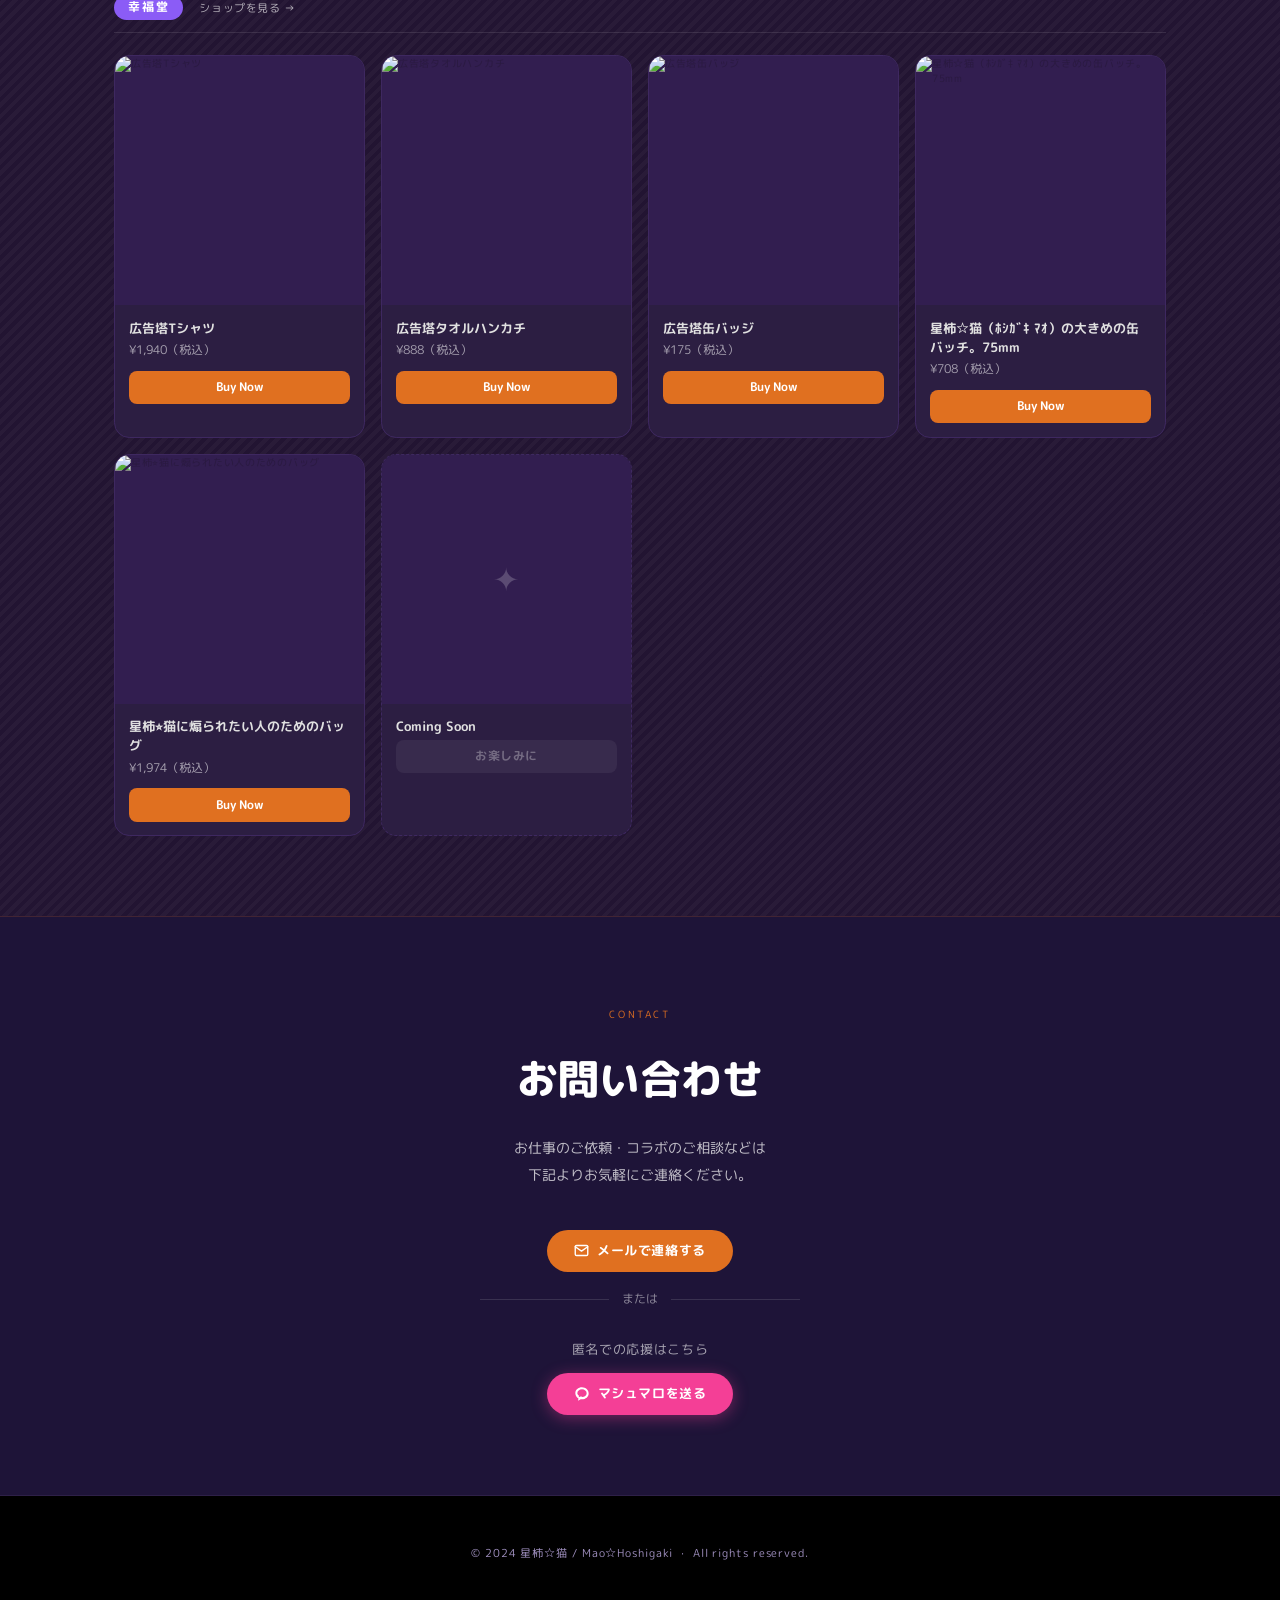
==== commit fc222b10: "feat: ねぶたPC壁紙・スマホ壁紙を配布カードに追加 Co-Authored-By: Claude Sonnet 5 <noreply@anthropic.com>" ====
--- a/index.html
+++ b/index.html
@@ -386,6 +386,30 @@
                 <line x1="12" y1="15" x2="12" y2="3" />
               </svg>
               きせかえキーボード壁紙を保存
+            </a>
+          </div>
+          <div class="news-gift-card">
+            <img src="images/nebuta1.png" alt="ねぶたPC壁紙" loading="lazy" />
+            <a class="btn-o news-gift-dl" href="images/nebuta1.png" download>
+              <svg width="14" height="14" viewBox="0 0 24 24" fill="none" stroke="currentColor" stroke-width="2.5"
+                stroke-linecap="round" stroke-linejoin="round">
+                <path d="M21 15v4a2 2 0 0 1-2 2H5a2 2 0 0 1-2-2v-4" />
+                <polyline points="7 10 12 15 17 10" />
+                <line x1="12" y1="15" x2="12" y2="3" />
+              </svg>
+              ねぶたPC壁紙を保存
+            </a>
+          </div>
+          <div class="news-gift-card">
+            <img src="images/nebuta2.png" alt="ねぶたスマホ壁紙" loading="lazy" />
+            <a class="btn-o news-gift-dl" href="images/nebuta2.png" download>
+              <svg width="14" height="14" viewBox="0 0 24 24" fill="none" stroke="currentColor" stroke-width="2.5"
+                stroke-linecap="round" stroke-linejoin="round">
+                <path d="M21 15v4a2 2 0 0 1-2 2H5a2 2 0 0 1-2-2v-4" />
+                <polyline points="7 10 12 15 17 10" />
+                <line x1="12" y1="15" x2="12" y2="3" />
+              </svg>
+              ねぶたスマホ壁紙を保存
             </a>
           </div>
         </div>
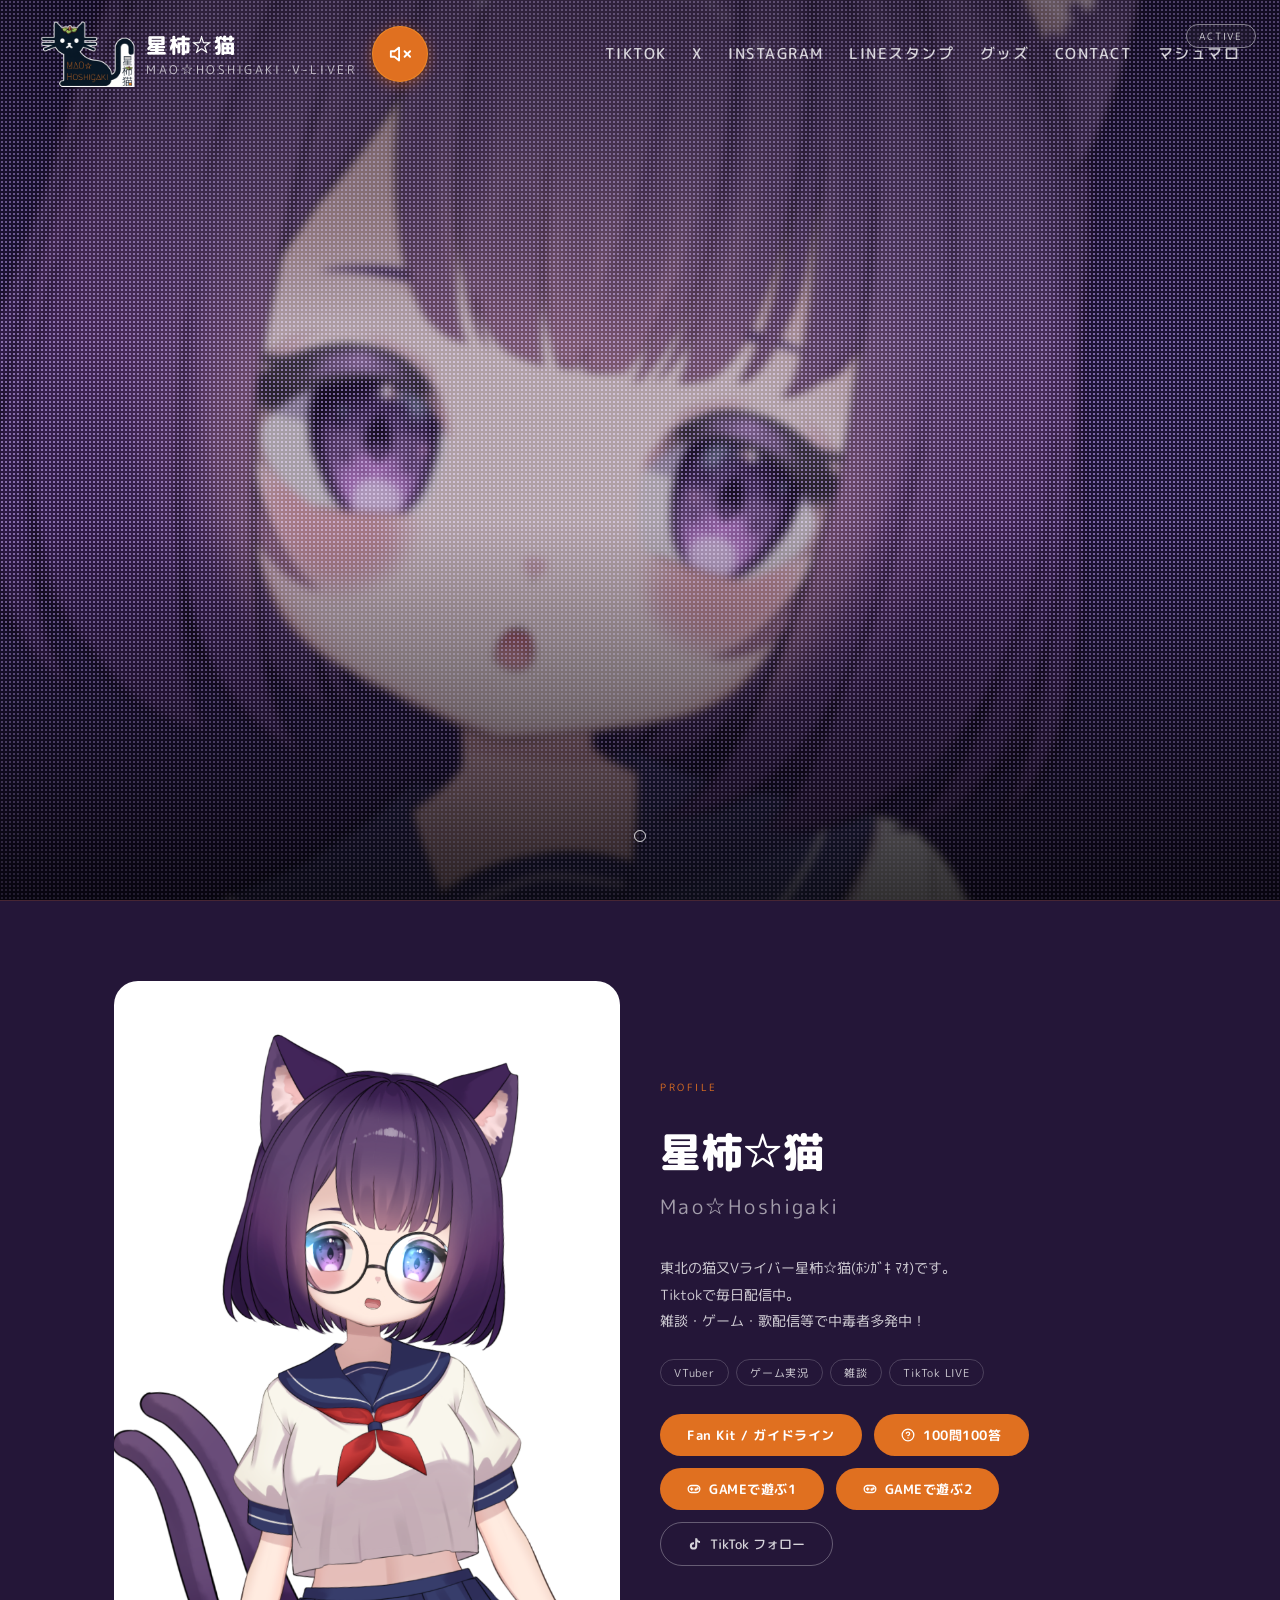
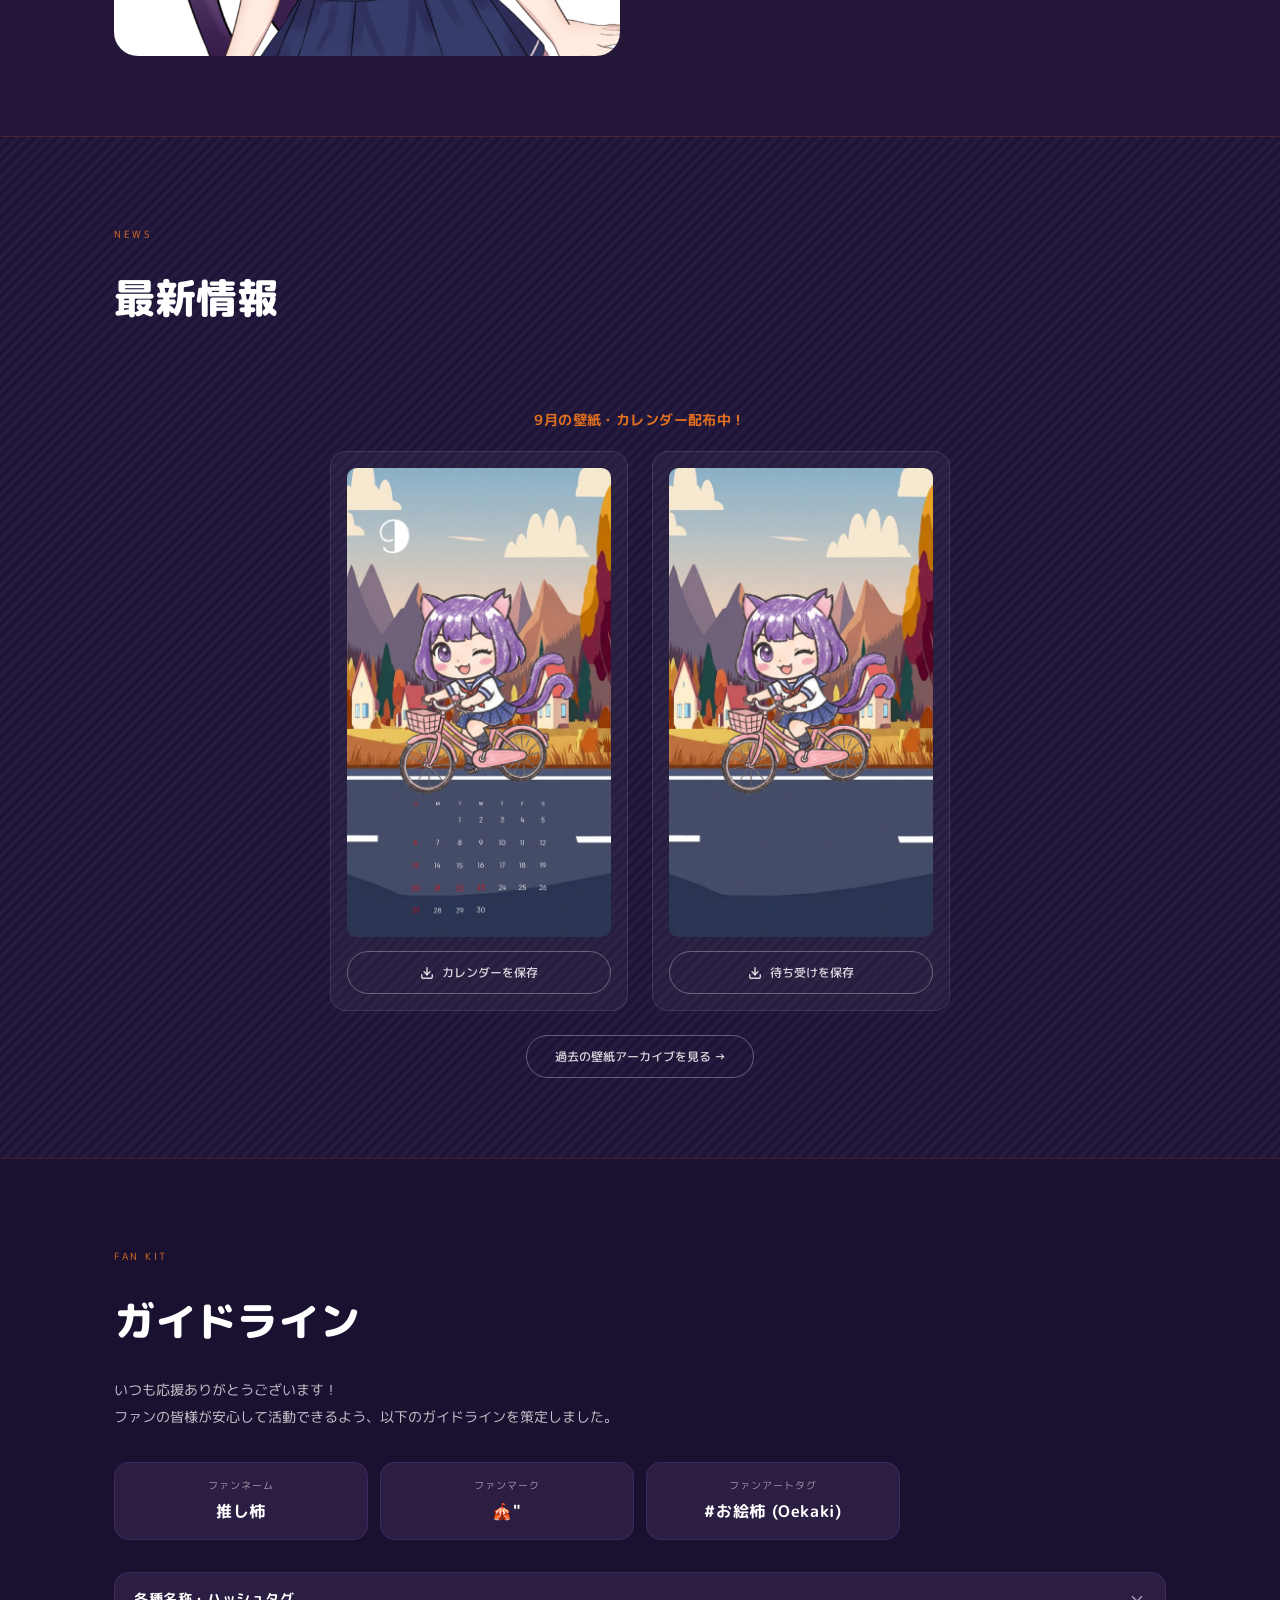
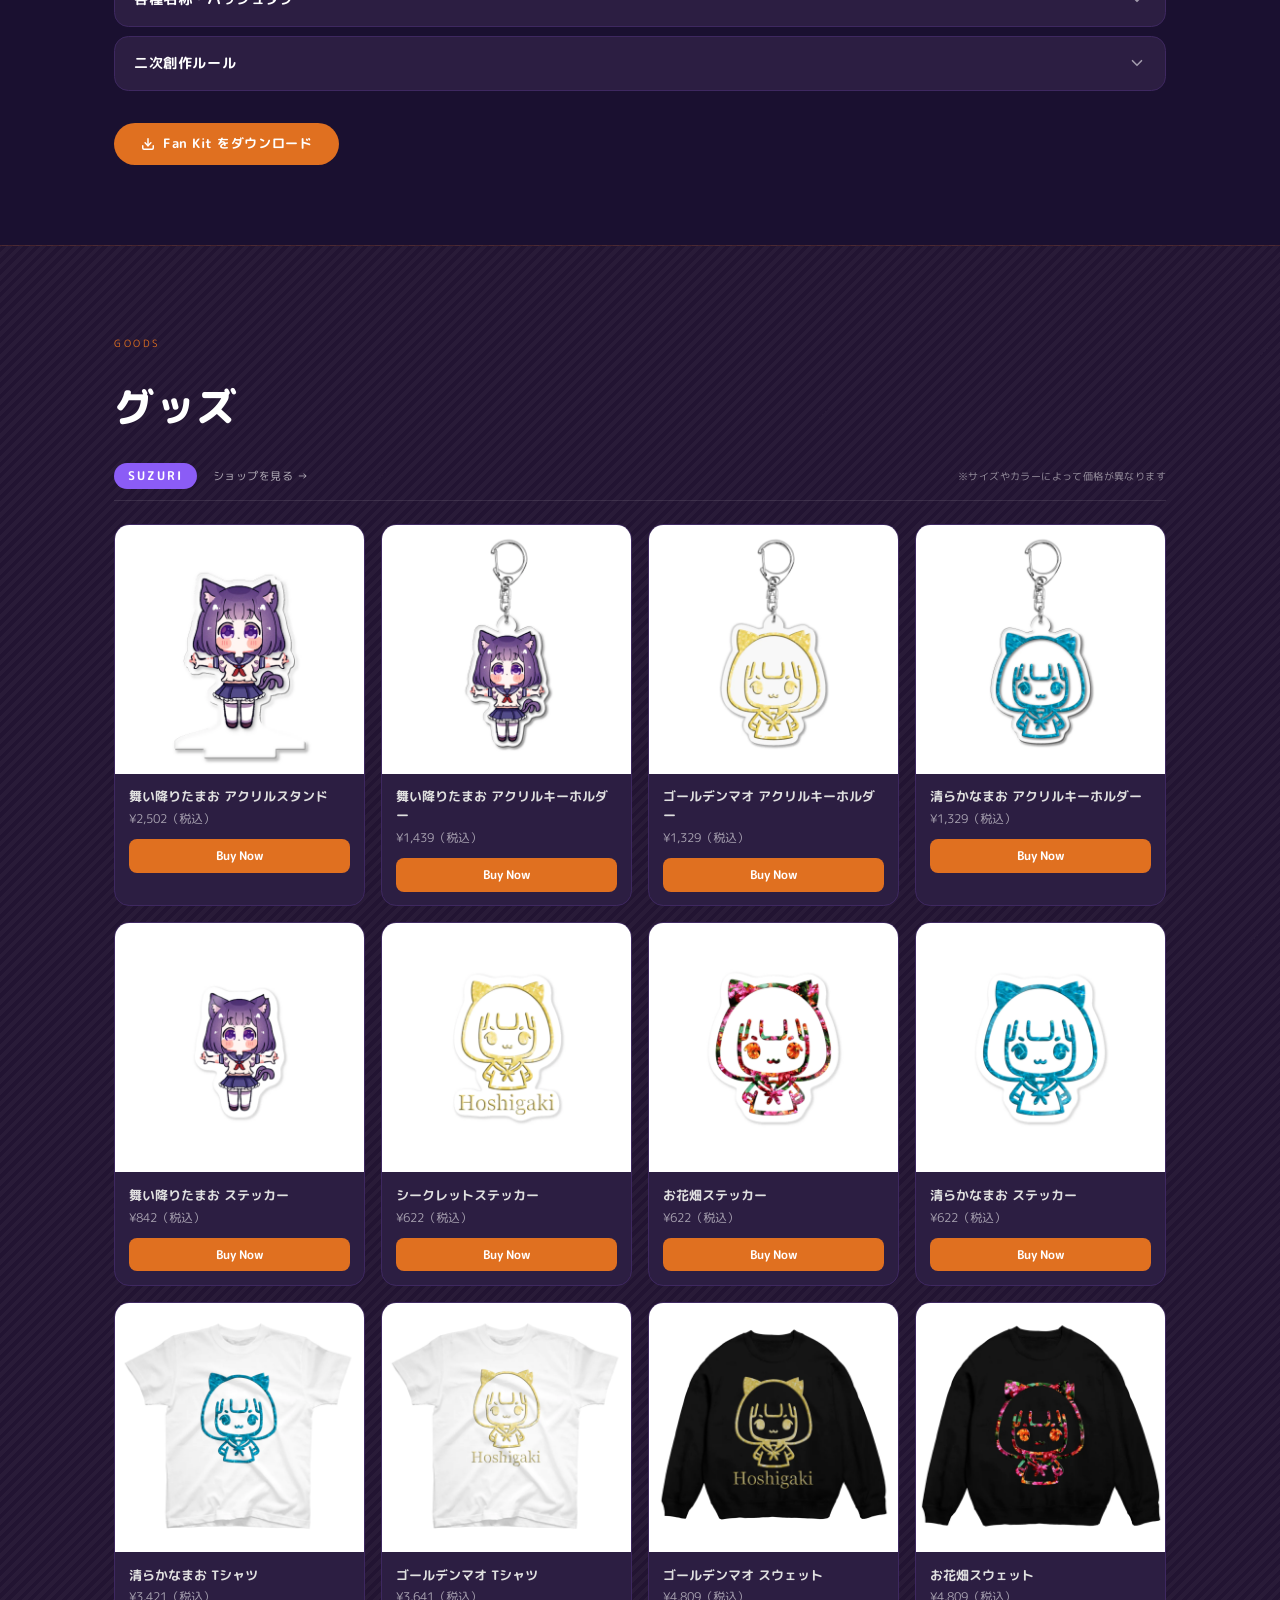
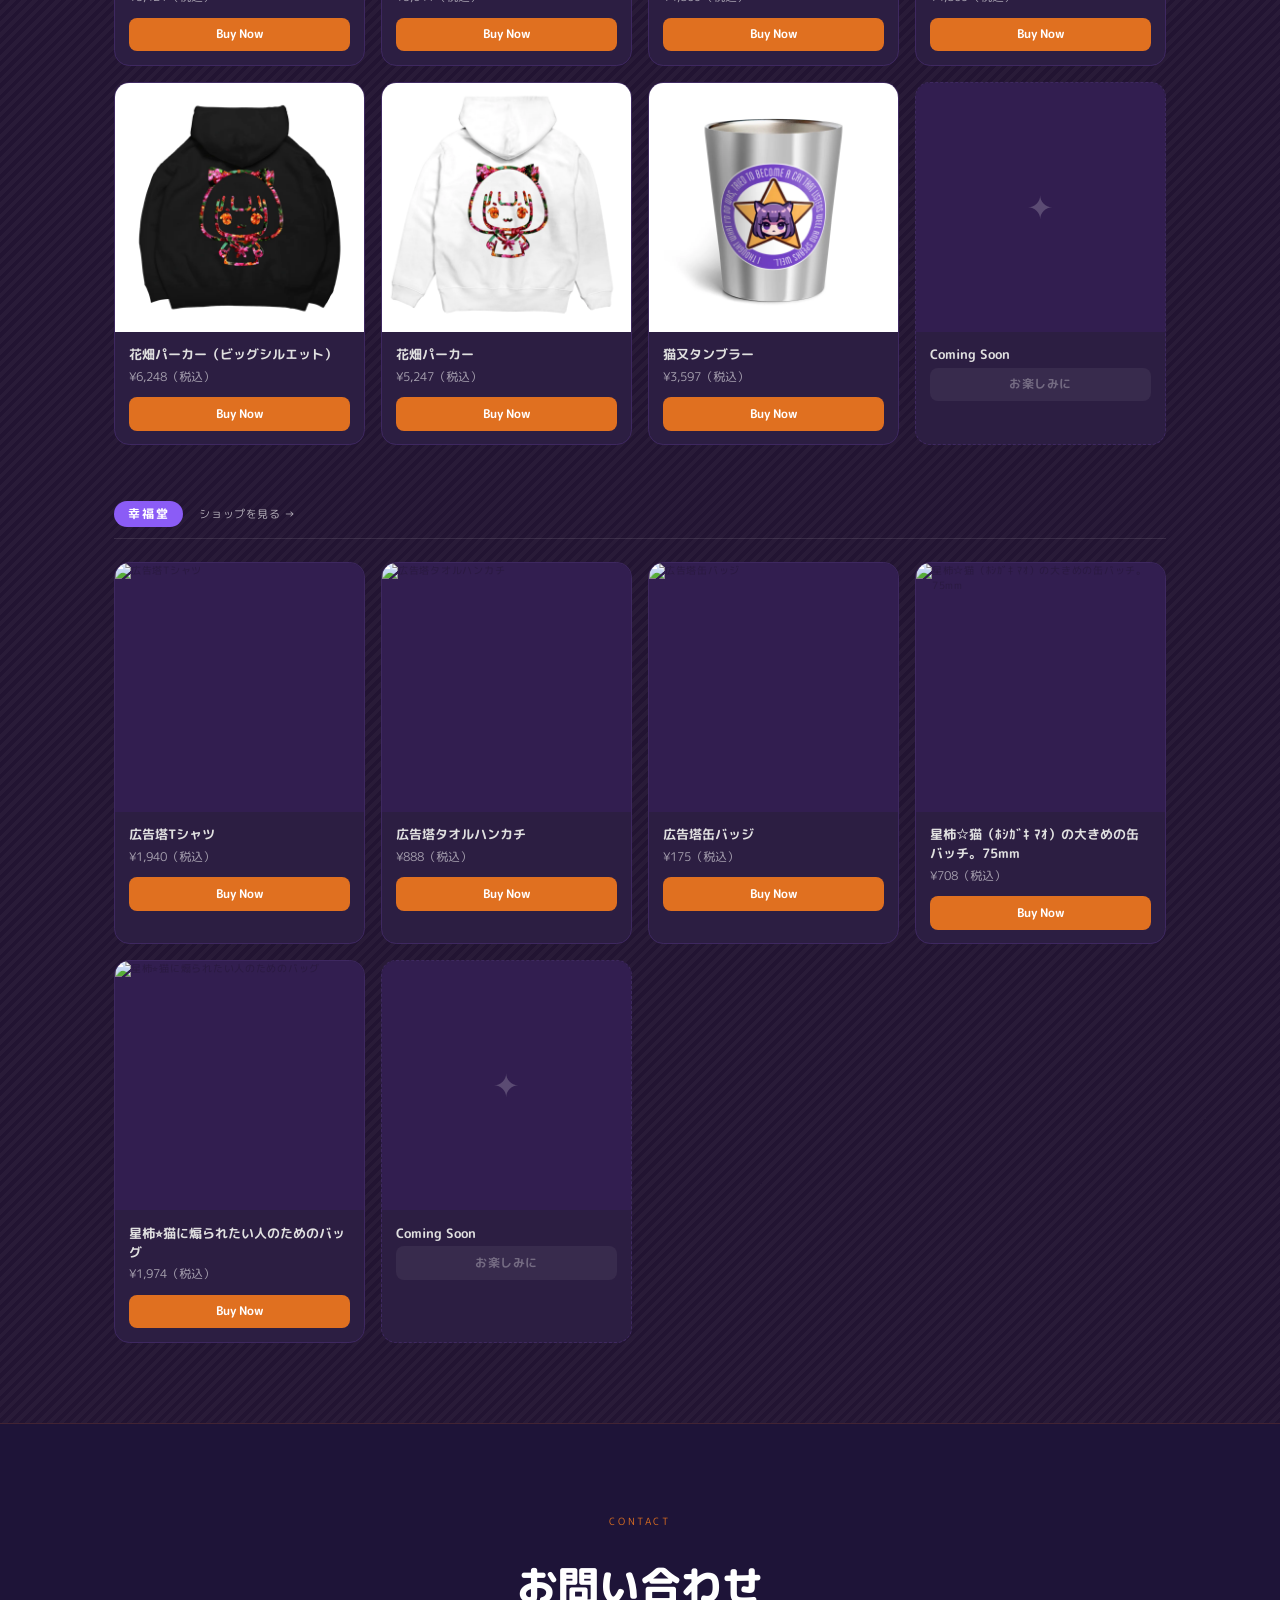
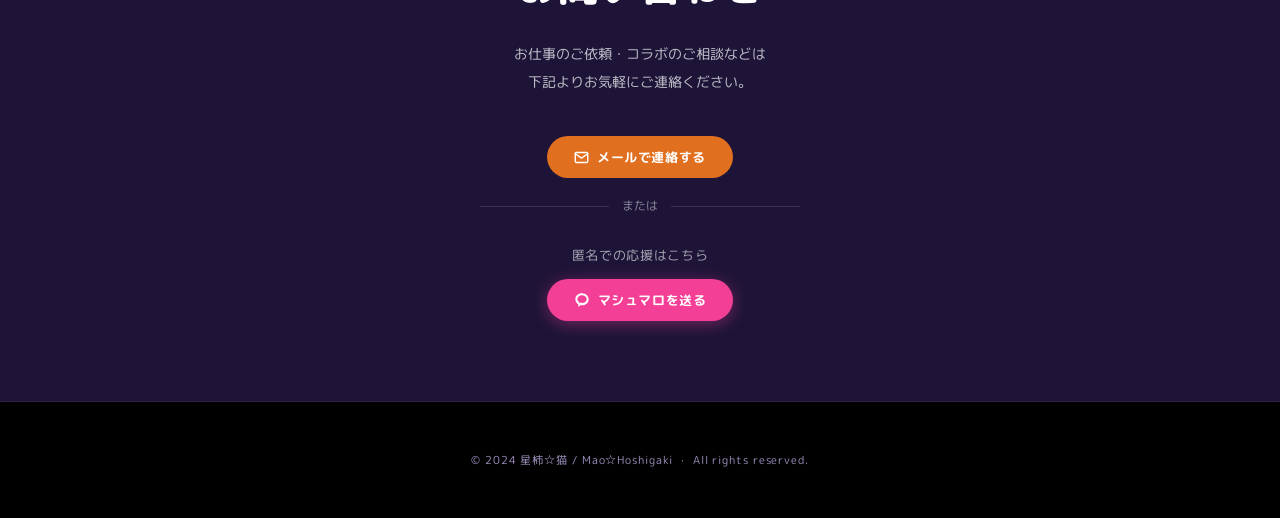
==== commit d58e497c: "feat: 9月の壁紙・カレンダーに更新し壁紙アーカイブページを追加 ヒーロー動画をmovie2-2.mp4に差し替え。過去の壁紙は wallpaper.html にまとめ、メインページには最新月分の" ====
--- a/index.html
+++ b/index.html
@@ -80,7 +80,7 @@
       <div class="slide" id="slide-video">
         <img class="slide-bg-blur" src="images/Mao_top.png" alt="" aria-hidden="true" />
         <video id="hero-video" autoplay muted loop playsinline preload="metadata">
-          <source src="videos/movie.mp4" type="video/mp4" />
+          <source src="videos/movie2-2.mp4" type="video/mp4" />
         </video>
         <div id="hero-name-overlay">
           <h1 class="hero-name-main">Mao☆Hoshigaki</h1>
@@ -324,13 +324,13 @@
         </blockquote>
       </div>
 
-      <!-- 8月プレゼント配布 -->
+      <!-- 9月プレゼント配布 -->
       <div class="news-gift">
-        <p class="news-gift-title">8月の壁紙・カレンダー配布中！</p>
+        <p class="news-gift-title">9月の壁紙・カレンダー配布中！</p>
         <div class="news-gift-grid">
           <div class="news-gift-card">
-            <img src="images/8calendar.png" alt="8月カレンダー" loading="lazy" />
-            <a class="btn-o news-gift-dl" href="images/8calendar.png" download>
+            <img src="images/9calendar.png" alt="9月カレンダー" loading="lazy" />
+            <a class="btn-o news-gift-dl" href="images/9calendar.png" download>
               <svg width="14" height="14" viewBox="0 0 24 24" fill="none" stroke="currentColor" stroke-width="2.5"
                 stroke-linecap="round" stroke-linejoin="round">
                 <path d="M21 15v4a2 2 0 0 1-2 2H5a2 2 0 0 1-2-2v-4" />
@@ -341,8 +341,8 @@
             </a>
           </div>
           <div class="news-gift-card">
-            <img src="images/8kabegami.png" alt="8月待ち受け" loading="lazy" />
-            <a class="btn-o news-gift-dl" href="images/8kabegami.png" download>
+            <img src="images/9kabegami.png" alt="9月待ち受け" loading="lazy" />
+            <a class="btn-o news-gift-dl" href="images/9kabegami.png" download>
               <svg width="14" height="14" viewBox="0 0 24 24" fill="none" stroke="currentColor" stroke-width="2.5"
                 stroke-linecap="round" stroke-linejoin="round">
                 <path d="M21 15v4a2 2 0 0 1-2 2H5a2 2 0 0 1-2-2v-4" />
@@ -352,67 +352,10 @@
               待ち受けを保存
             </a>
           </div>
-          <div class="news-gift-card">
-            <img src="images/MAO壁紙.png" alt="7月PC壁紙" loading="lazy" />
-            <a class="btn-o news-gift-dl" href="images/MAO壁紙.png" download>
-              <svg width="14" height="14" viewBox="0 0 24 24" fill="none" stroke="currentColor" stroke-width="2.5"
-                stroke-linecap="round" stroke-linejoin="round">
-                <path d="M21 15v4a2 2 0 0 1-2 2H5a2 2 0 0 1-2-2v-4" />
-                <polyline points="7 10 12 15 17 10" />
-                <line x1="12" y1="15" x2="12" y2="3" />
-              </svg>
-              PC壁紙を保存
-            </a>
-          </div>
-          <div class="news-gift-card">
-            <img src="images/MAO壁紙2.png" alt="7月PC壁紙2" loading="lazy" />
-            <a class="btn-o news-gift-dl" href="images/MAO壁紙2.png" download>
-              <svg width="14" height="14" viewBox="0 0 24 24" fill="none" stroke="currentColor" stroke-width="2.5"
-                stroke-linecap="round" stroke-linejoin="round">
-                <path d="M21 15v4a2 2 0 0 1-2 2H5a2 2 0 0 1-2-2v-4" />
-                <polyline points="7 10 12 15 17 10" />
-                <line x1="12" y1="15" x2="12" y2="3" />
-              </svg>
-              PC壁紙2を保存
-            </a>
-          </div>
-          <div class="news-gift-card">
-            <img src="images/Shimeji.png" alt="きせかえキーボード壁紙" loading="lazy" />
-            <a class="btn-o news-gift-dl" href="images/Shimeji.png" download>
-              <svg width="14" height="14" viewBox="0 0 24 24" fill="none" stroke="currentColor" stroke-width="2.5"
-                stroke-linecap="round" stroke-linejoin="round">
-                <path d="M21 15v4a2 2 0 0 1-2 2H5a2 2 0 0 1-2-2v-4" />
-                <polyline points="7 10 12 15 17 10" />
-                <line x1="12" y1="15" x2="12" y2="3" />
-              </svg>
-              きせかえキーボード壁紙を保存
-            </a>
-          </div>
-          <div class="news-gift-card">
-            <img src="images/nebuta1.png" alt="ねぶたPC壁紙" loading="lazy" />
-            <a class="btn-o news-gift-dl" href="images/nebuta1.png" download>
-              <svg width="14" height="14" viewBox="0 0 24 24" fill="none" stroke="currentColor" stroke-width="2.5"
-                stroke-linecap="round" stroke-linejoin="round">
-                <path d="M21 15v4a2 2 0 0 1-2 2H5a2 2 0 0 1-2-2v-4" />
-                <polyline points="7 10 12 15 17 10" />
-                <line x1="12" y1="15" x2="12" y2="3" />
-              </svg>
-              ねぶたPC壁紙を保存
-            </a>
-          </div>
-          <div class="news-gift-card">
-            <img src="images/nebuta2.png" alt="ねぶたスマホ壁紙" loading="lazy" />
-            <a class="btn-o news-gift-dl" href="images/nebuta2.png" download>
-              <svg width="14" height="14" viewBox="0 0 24 24" fill="none" stroke="currentColor" stroke-width="2.5"
-                stroke-linecap="round" stroke-linejoin="round">
-                <path d="M21 15v4a2 2 0 0 1-2 2H5a2 2 0 0 1-2-2v-4" />
-                <polyline points="7 10 12 15 17 10" />
-                <line x1="12" y1="15" x2="12" y2="3" />
-              </svg>
-              ねぶたスマホ壁紙を保存
-            </a>
-          </div>
-        </div>
+        </div>
+        <a class="btn-o news-gift-archive" href="wallpaper.html">
+          過去の壁紙アーカイブを見る →
+        </a>
       </div>
     </div>
   </section>
--- a/style.css
+++ b/style.css
@@ -861,6 +861,12 @@
   white-space: nowrap;
 }
 
+.news-gift-archive {
+  display: inline-flex;
+  margin-top: 1.5rem;
+  font-size: .78rem;
+}
+
 
 /* ── Goods ── */
 #goods {
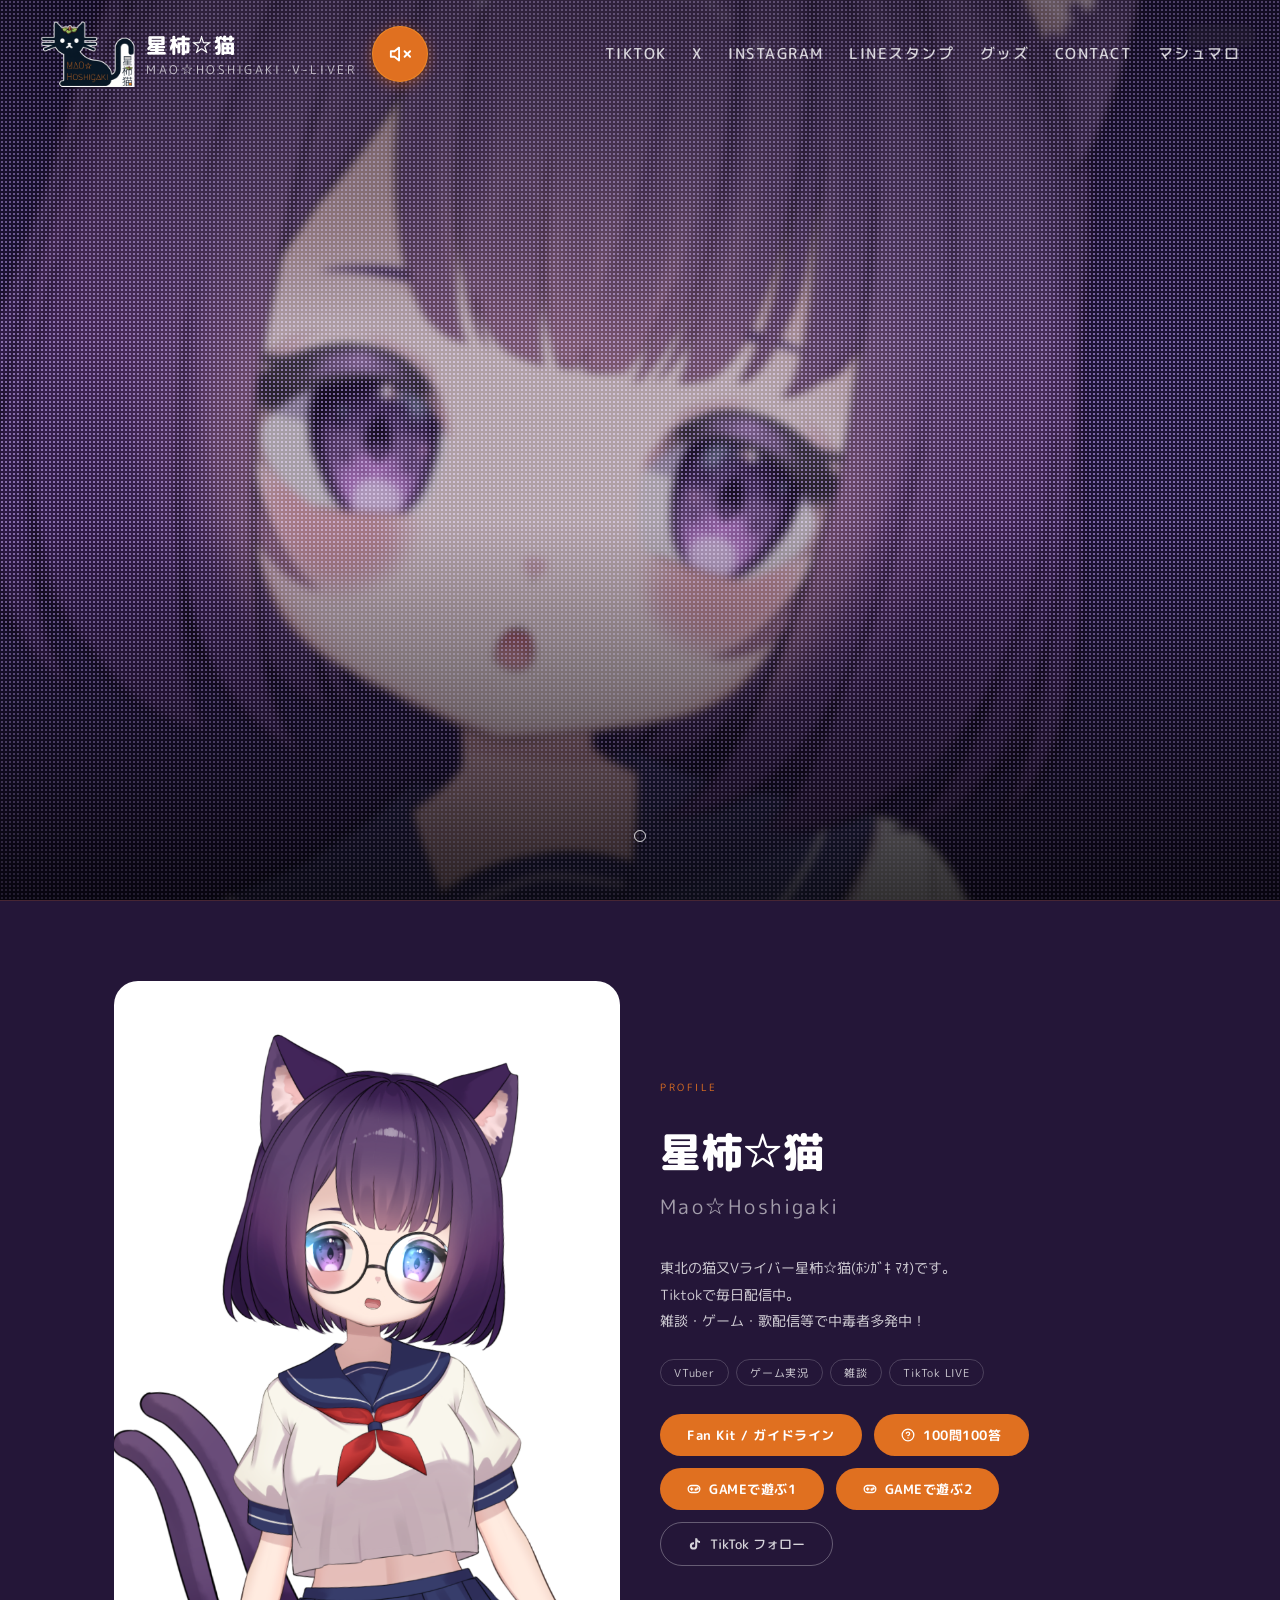
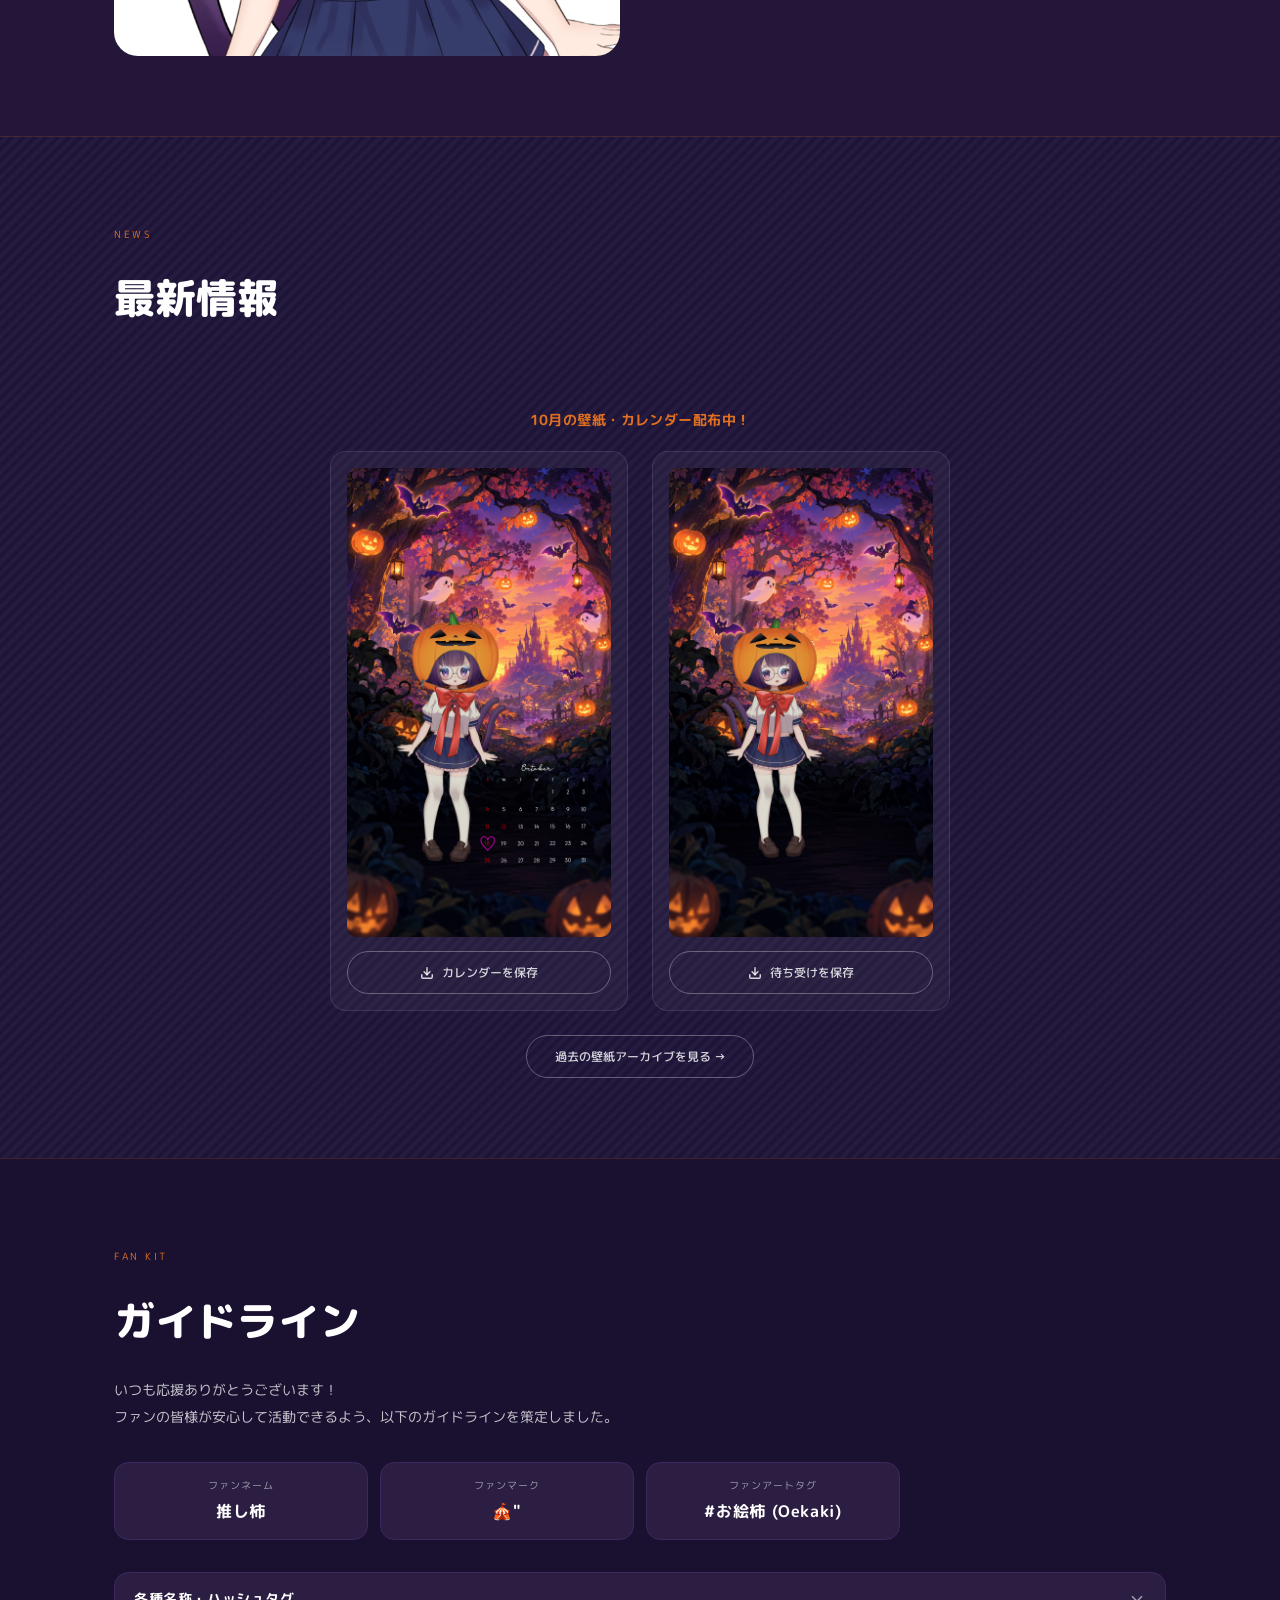
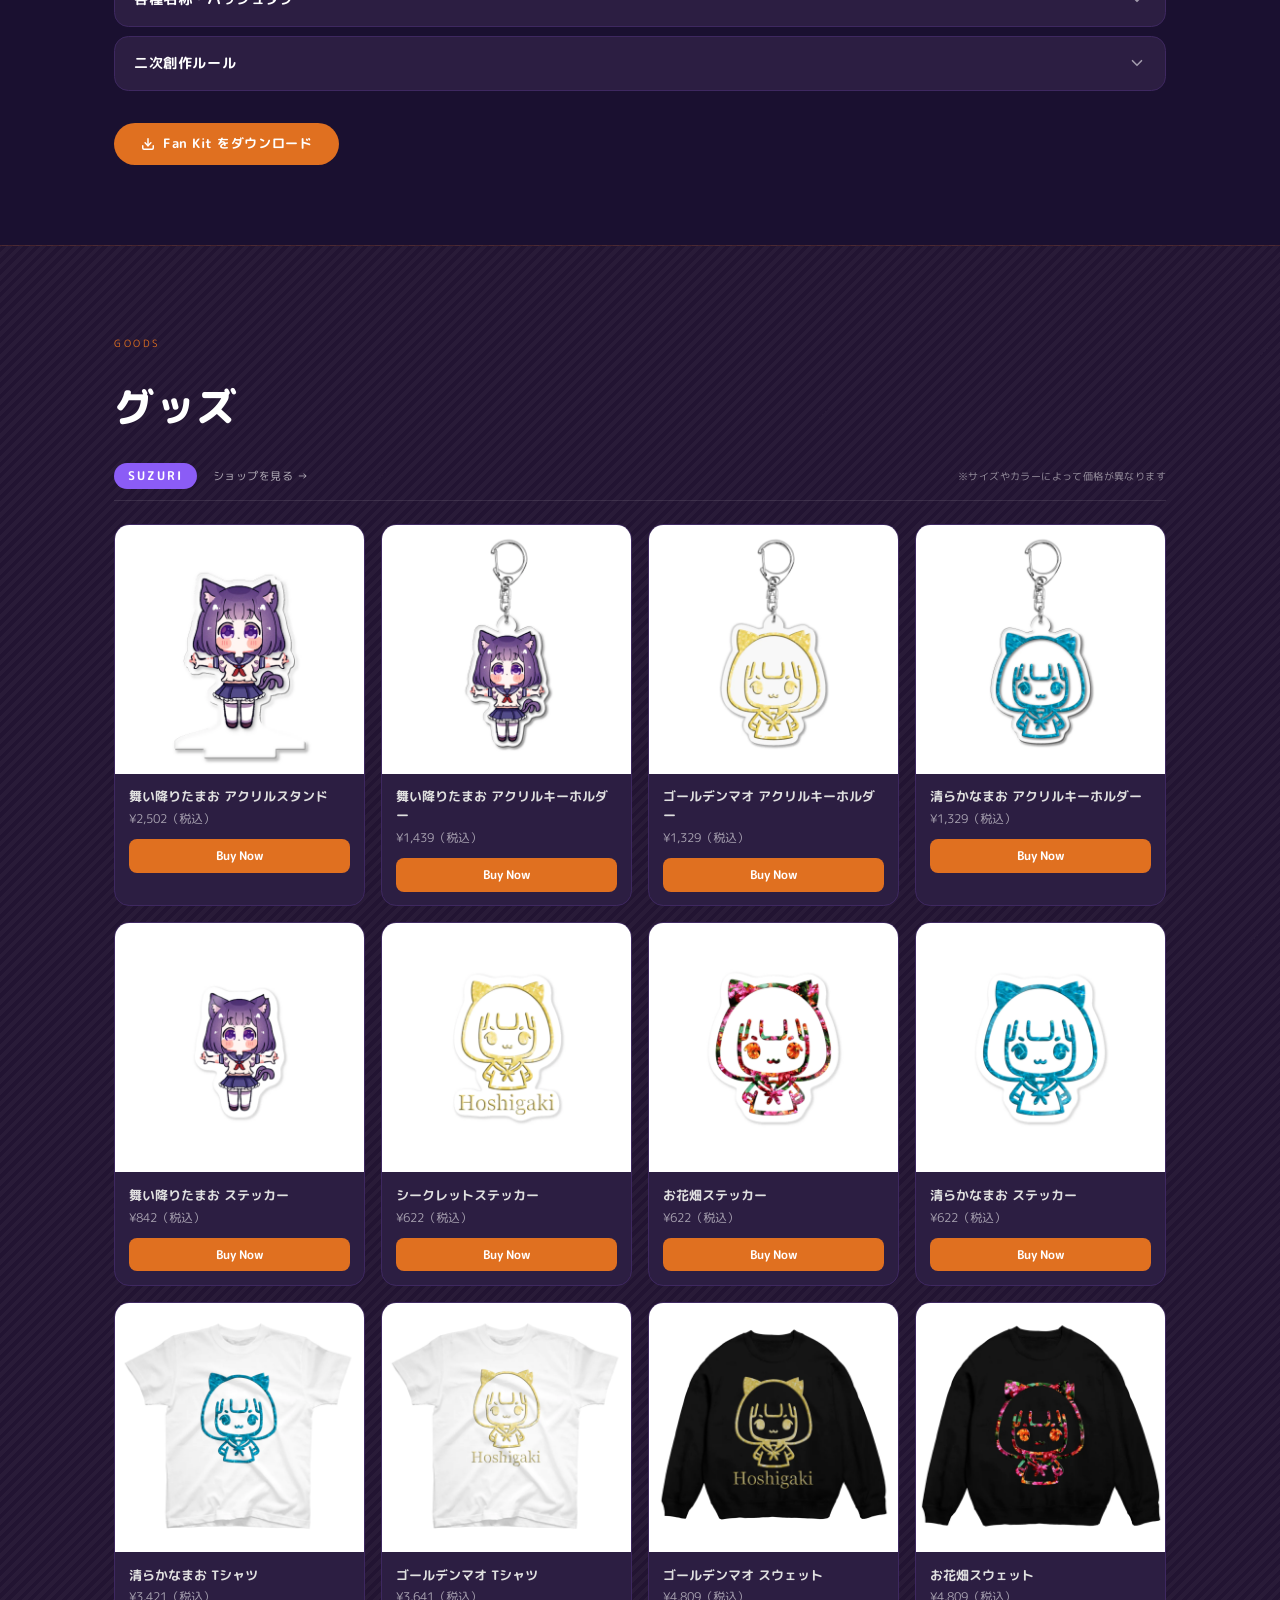
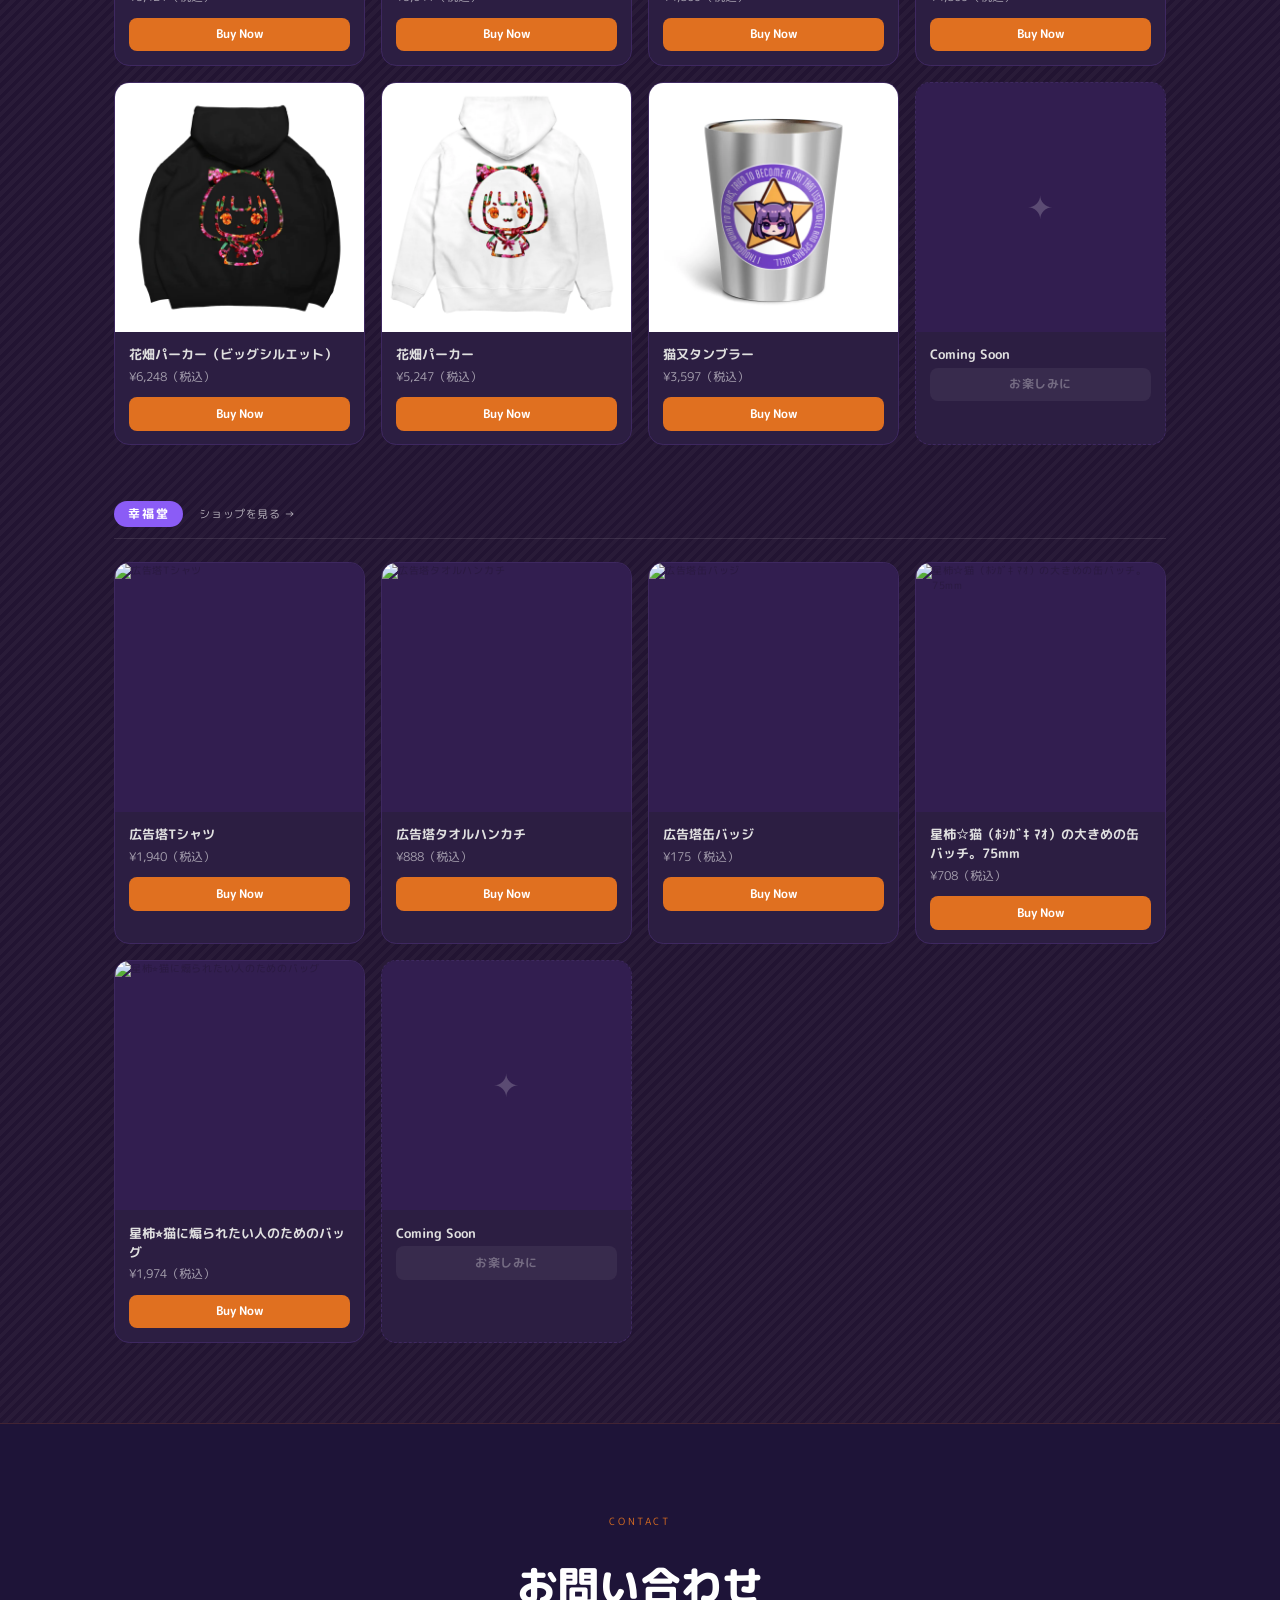
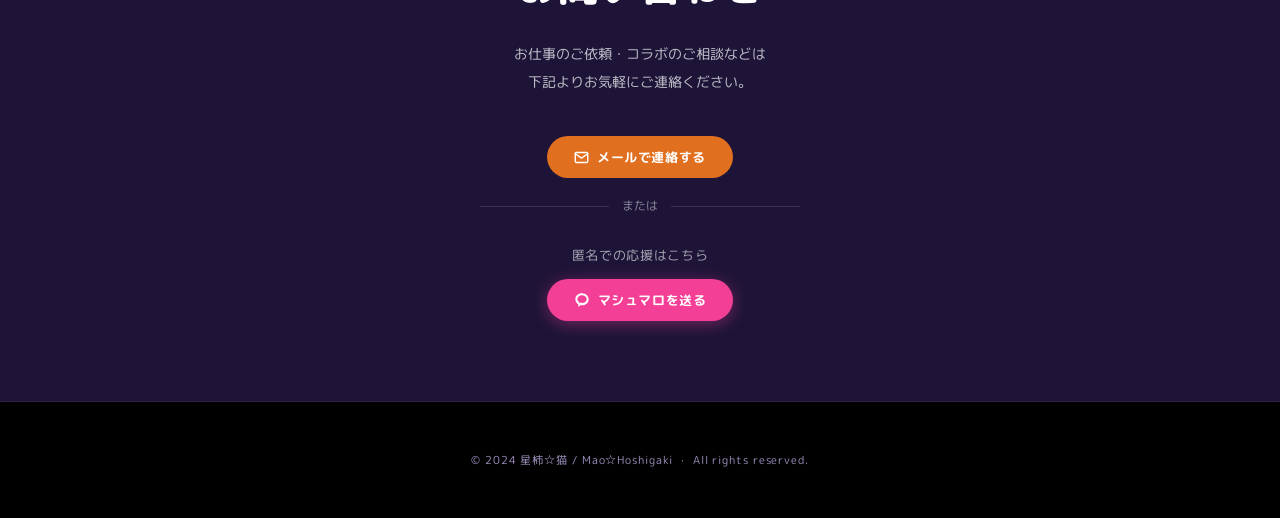
==== commit 276758c1: "feat: 10月の壁紙・カレンダーに更新し9月の待ち受けをアーカイブに追加 Co-Authored-By: Claude Opus 5.5 <noreply@anthropic.com>" ====
--- a/index.html
+++ b/index.html
@@ -324,13 +324,13 @@
         </blockquote>
       </div>
 
-      <!-- 9月プレゼント配布 -->
+      <!-- 10月プレゼント配布 -->
       <div class="news-gift">
-        <p class="news-gift-title">9月の壁紙・カレンダー配布中！</p>
+        <p class="news-gift-title">10月の壁紙・カレンダー配布中！</p>
         <div class="news-gift-grid">
           <div class="news-gift-card">
-            <img src="images/9calendar.png" alt="9月カレンダー" loading="lazy" />
-            <a class="btn-o news-gift-dl" href="images/9calendar.png" download>
+            <img src="images/10calendar.png" alt="10月カレンダー" loading="lazy" />
+            <a class="btn-o news-gift-dl" href="images/10calendar.png" download>
               <svg width="14" height="14" viewBox="0 0 24 24" fill="none" stroke="currentColor" stroke-width="2.5"
                 stroke-linecap="round" stroke-linejoin="round">
                 <path d="M21 15v4a2 2 0 0 1-2 2H5a2 2 0 0 1-2-2v-4" />
@@ -341,8 +341,8 @@
             </a>
           </div>
           <div class="news-gift-card">
-            <img src="images/9kabegami.png" alt="9月待ち受け" loading="lazy" />
-            <a class="btn-o news-gift-dl" href="images/9kabegami.png" download>
+            <img src="images/10kabegami.png" alt="10月待ち受け" loading="lazy" />
+            <a class="btn-o news-gift-dl" href="images/10kabegami.png" download>
               <svg width="14" height="14" viewBox="0 0 24 24" fill="none" stroke="currentColor" stroke-width="2.5"
                 stroke-linecap="round" stroke-linejoin="round">
                 <path d="M21 15v4a2 2 0 0 1-2 2H5a2 2 0 0 1-2-2v-4" />
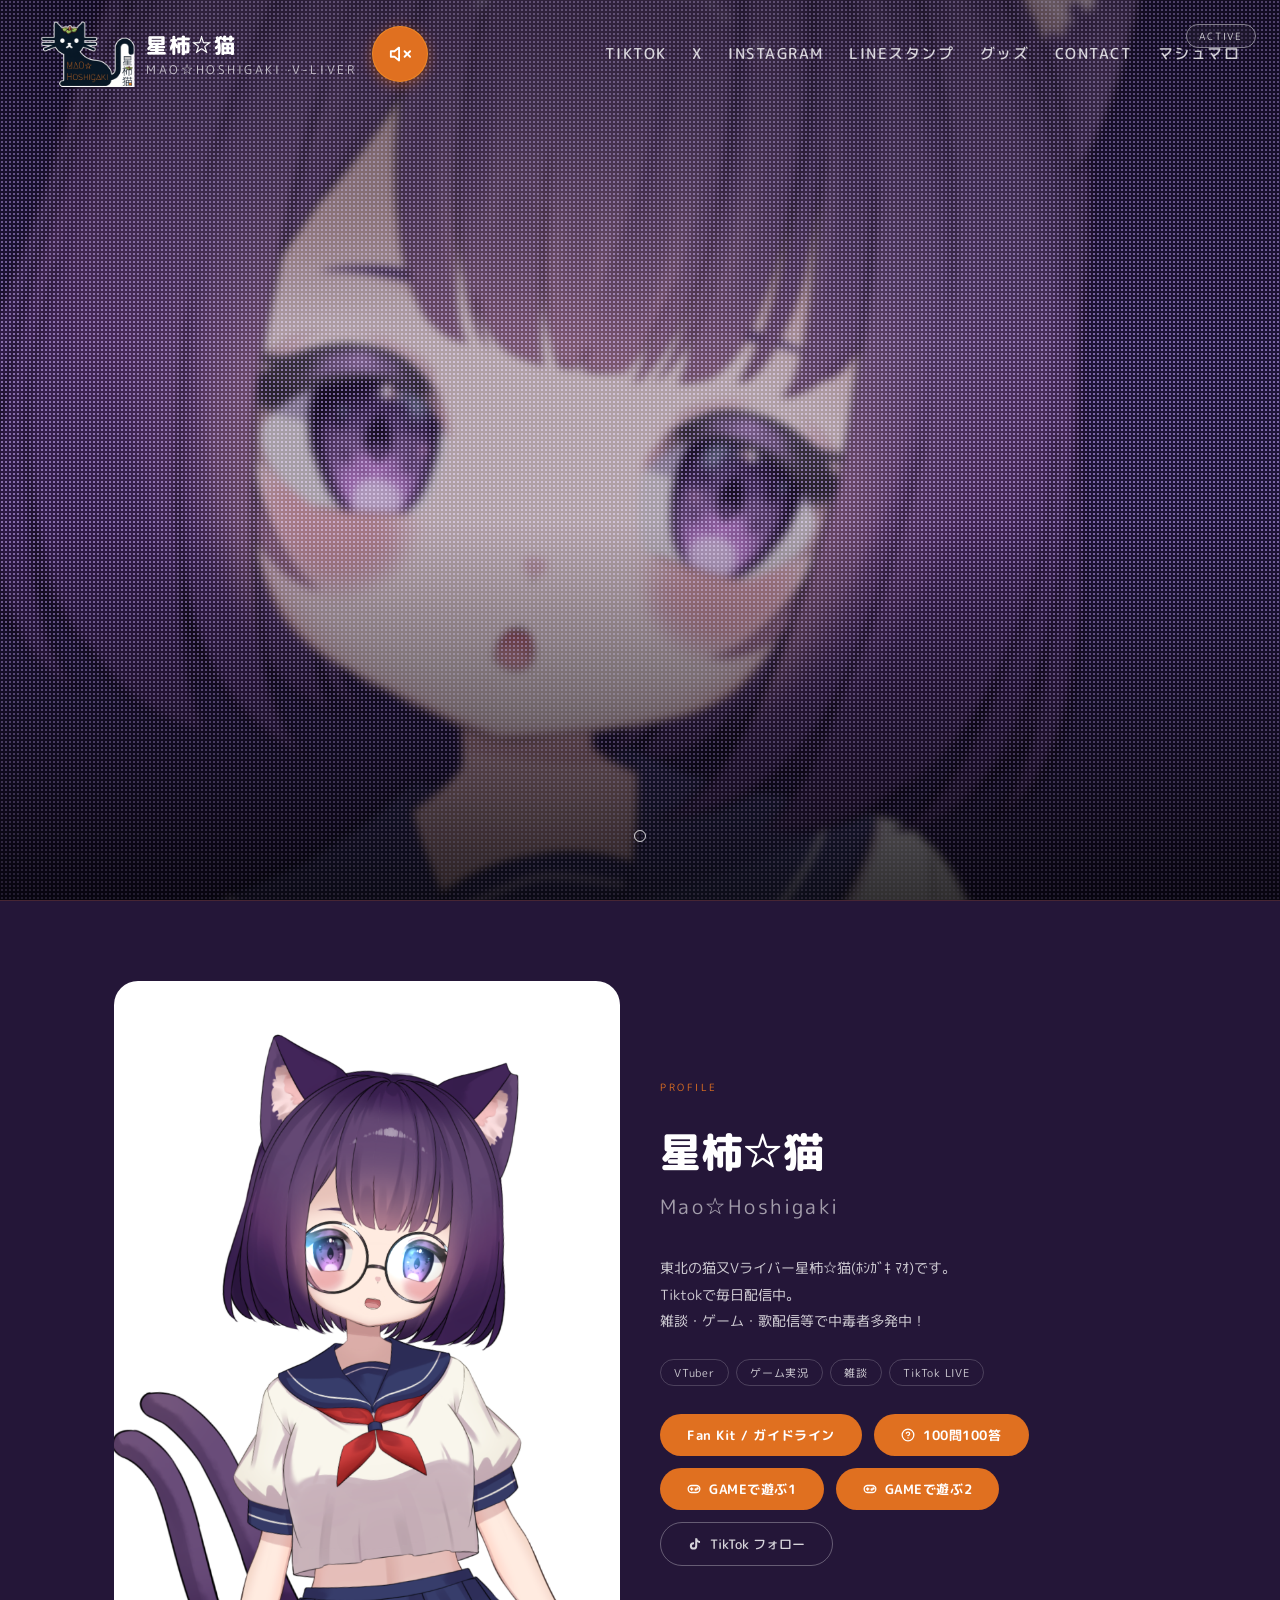
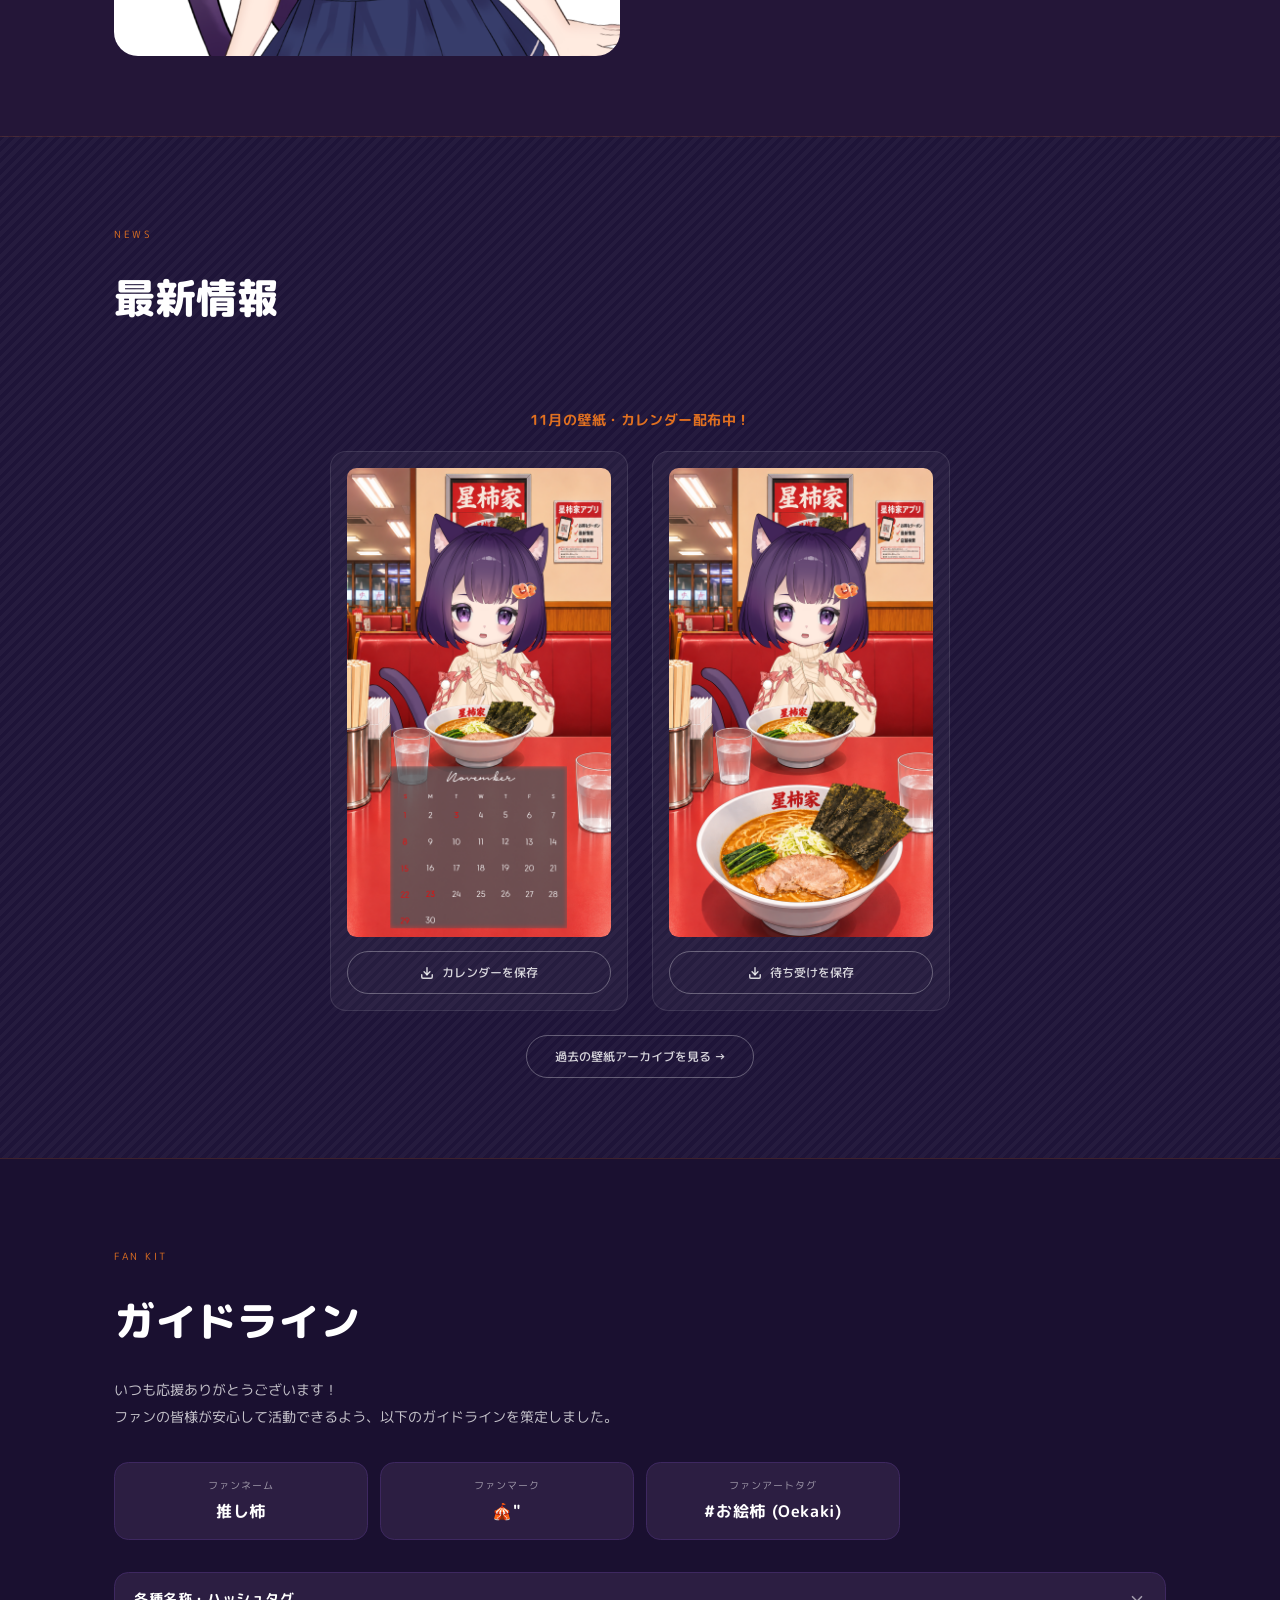
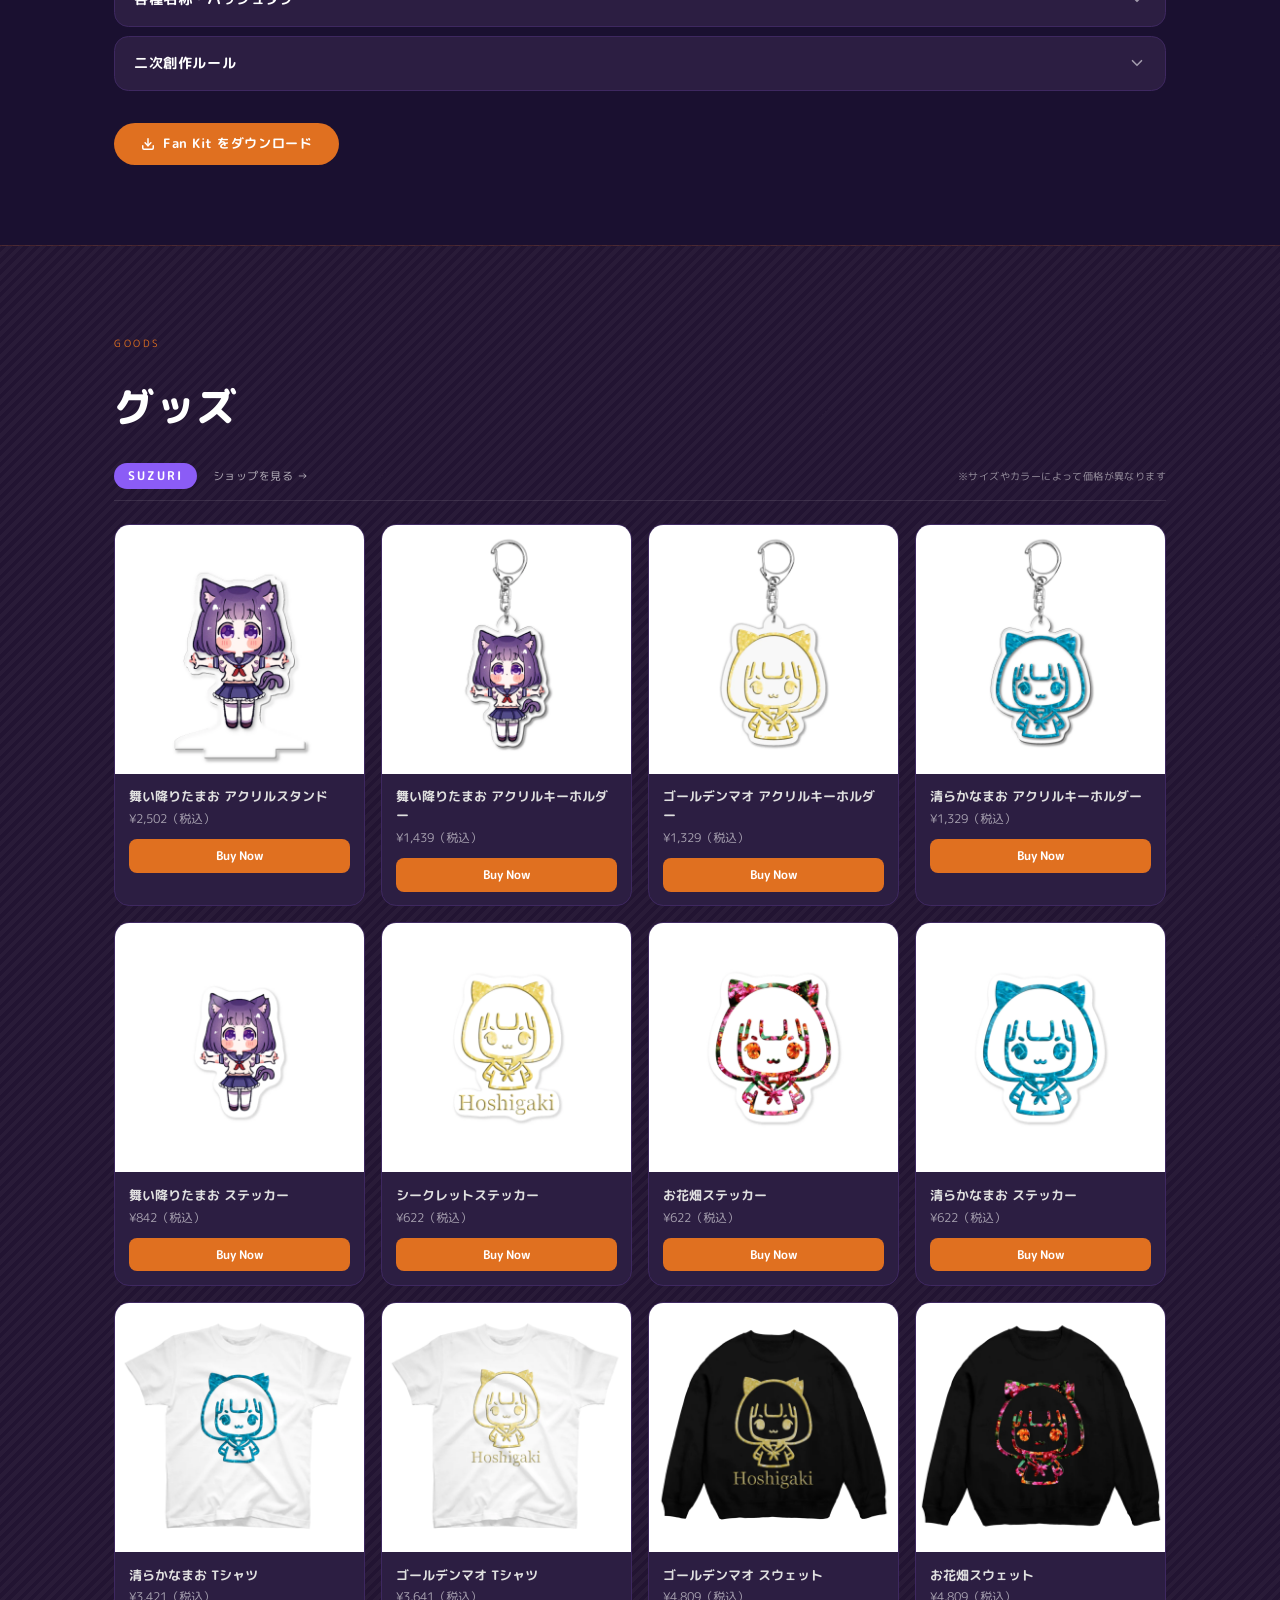
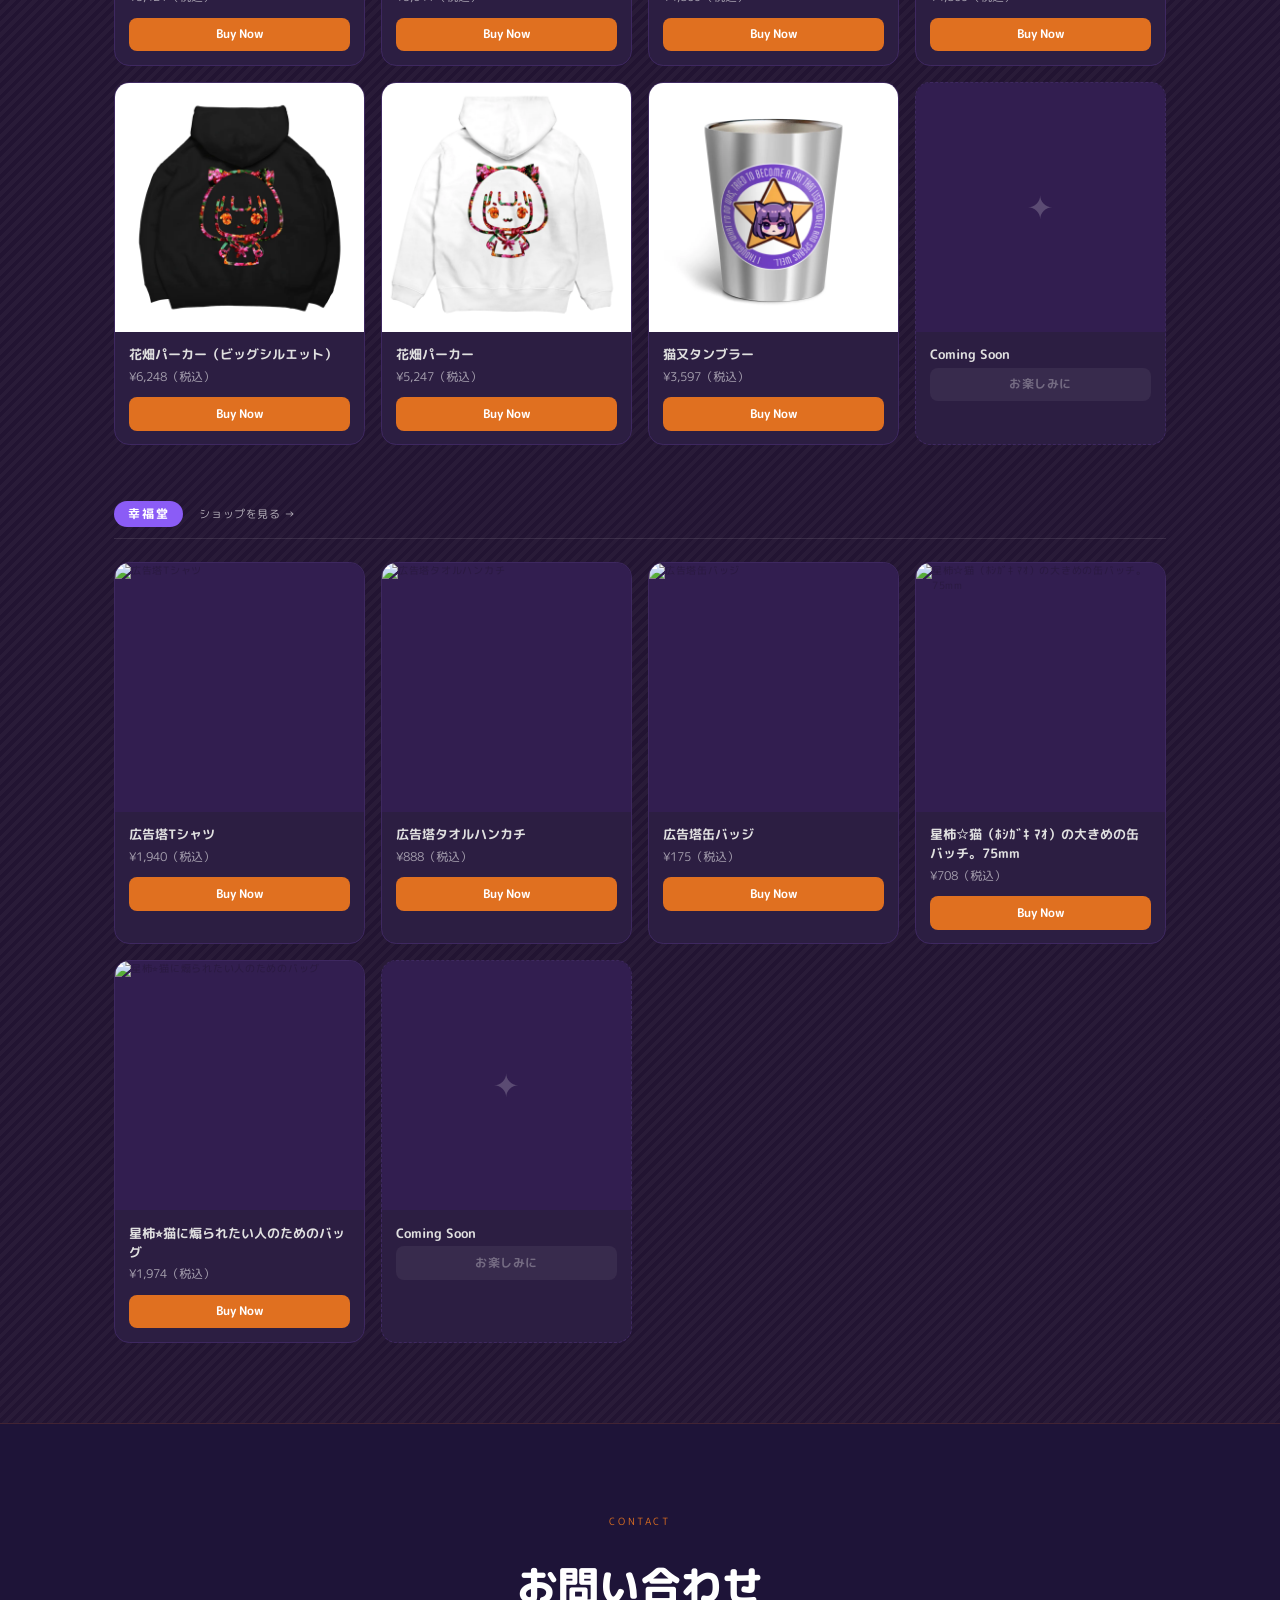
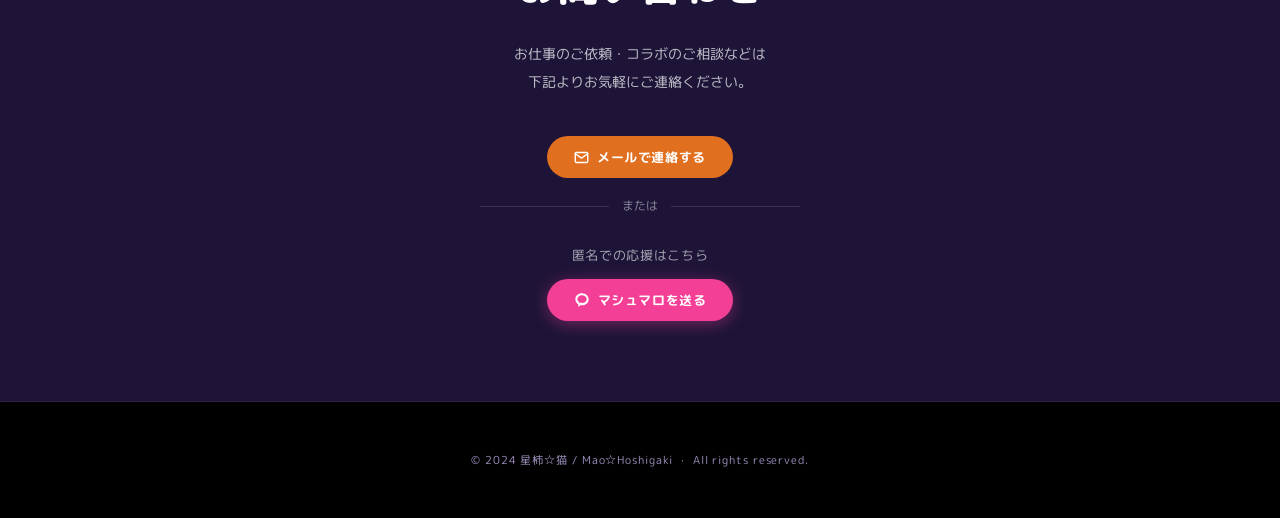
==== commit f034f082: "feat: 11月の壁紙・カレンダーに更新し10月の待ち受けをアーカイブに追加 - 検索結果のサムネイル用にprimaryImageOfPageの構造化データを追加 - 不要になった9calendar" ====
--- a/index.html
+++ b/index.html
@@ -29,6 +29,18 @@
   <link rel="canonical" href="https://mao-hoshigaki.github.io/" />
   <link rel="sitemap" type="application/xml" href="/sitemap.xml" />
   <link rel="icon" href="images/icon.png" />
+  <script type="application/ld+json">
+  {
+    "@context": "https://schema.org",
+    "@type": "WebPage",
+    "name": "星柿☆猫(星柿猫) – Mao☆Hoshigaki · V-Liver",
+    "url": "https://mao-hoshigaki.github.io/",
+    "primaryImageOfPage": {
+      "@type": "ImageObject",
+      "url": "https://mao-hoshigaki.github.io/images/Mao_top.png"
+    }
+  }
+  </script>
   <link
     href="https://fonts.googleapis.com/css2?family=Pacifico&family=M+PLUS+Rounded+1c:wght@400;500;700;800&display=swap"
     rel="stylesheet">
@@ -324,13 +336,13 @@
         </blockquote>
       </div>
 
-      <!-- 10月プレゼント配布 -->
+      <!-- 11月プレゼント配布 -->
       <div class="news-gift">
-        <p class="news-gift-title">10月の壁紙・カレンダー配布中！</p>
+        <p class="news-gift-title">11月の壁紙・カレンダー配布中！</p>
         <div class="news-gift-grid">
           <div class="news-gift-card">
-            <img src="images/10calendar.png" alt="10月カレンダー" loading="lazy" />
-            <a class="btn-o news-gift-dl" href="images/10calendar.png" download>
+            <img src="images/11calendar.png" alt="11月カレンダー" loading="lazy" />
+            <a class="btn-o news-gift-dl" href="images/11calendar.png" download>
               <svg width="14" height="14" viewBox="0 0 24 24" fill="none" stroke="currentColor" stroke-width="2.5"
                 stroke-linecap="round" stroke-linejoin="round">
                 <path d="M21 15v4a2 2 0 0 1-2 2H5a2 2 0 0 1-2-2v-4" />
@@ -341,8 +353,8 @@
             </a>
           </div>
           <div class="news-gift-card">
-            <img src="images/10kabegami.png" alt="10月待ち受け" loading="lazy" />
-            <a class="btn-o news-gift-dl" href="images/10kabegami.png" download>
+            <img src="images/11kabegami.png" alt="11月待ち受け" loading="lazy" />
+            <a class="btn-o news-gift-dl" href="images/11kabegami.png" download>
               <svg width="14" height="14" viewBox="0 0 24 24" fill="none" stroke="currentColor" stroke-width="2.5"
                 stroke-linecap="round" stroke-linejoin="round">
                 <path d="M21 15v4a2 2 0 0 1-2 2H5a2 2 0 0 1-2-2v-4" />
